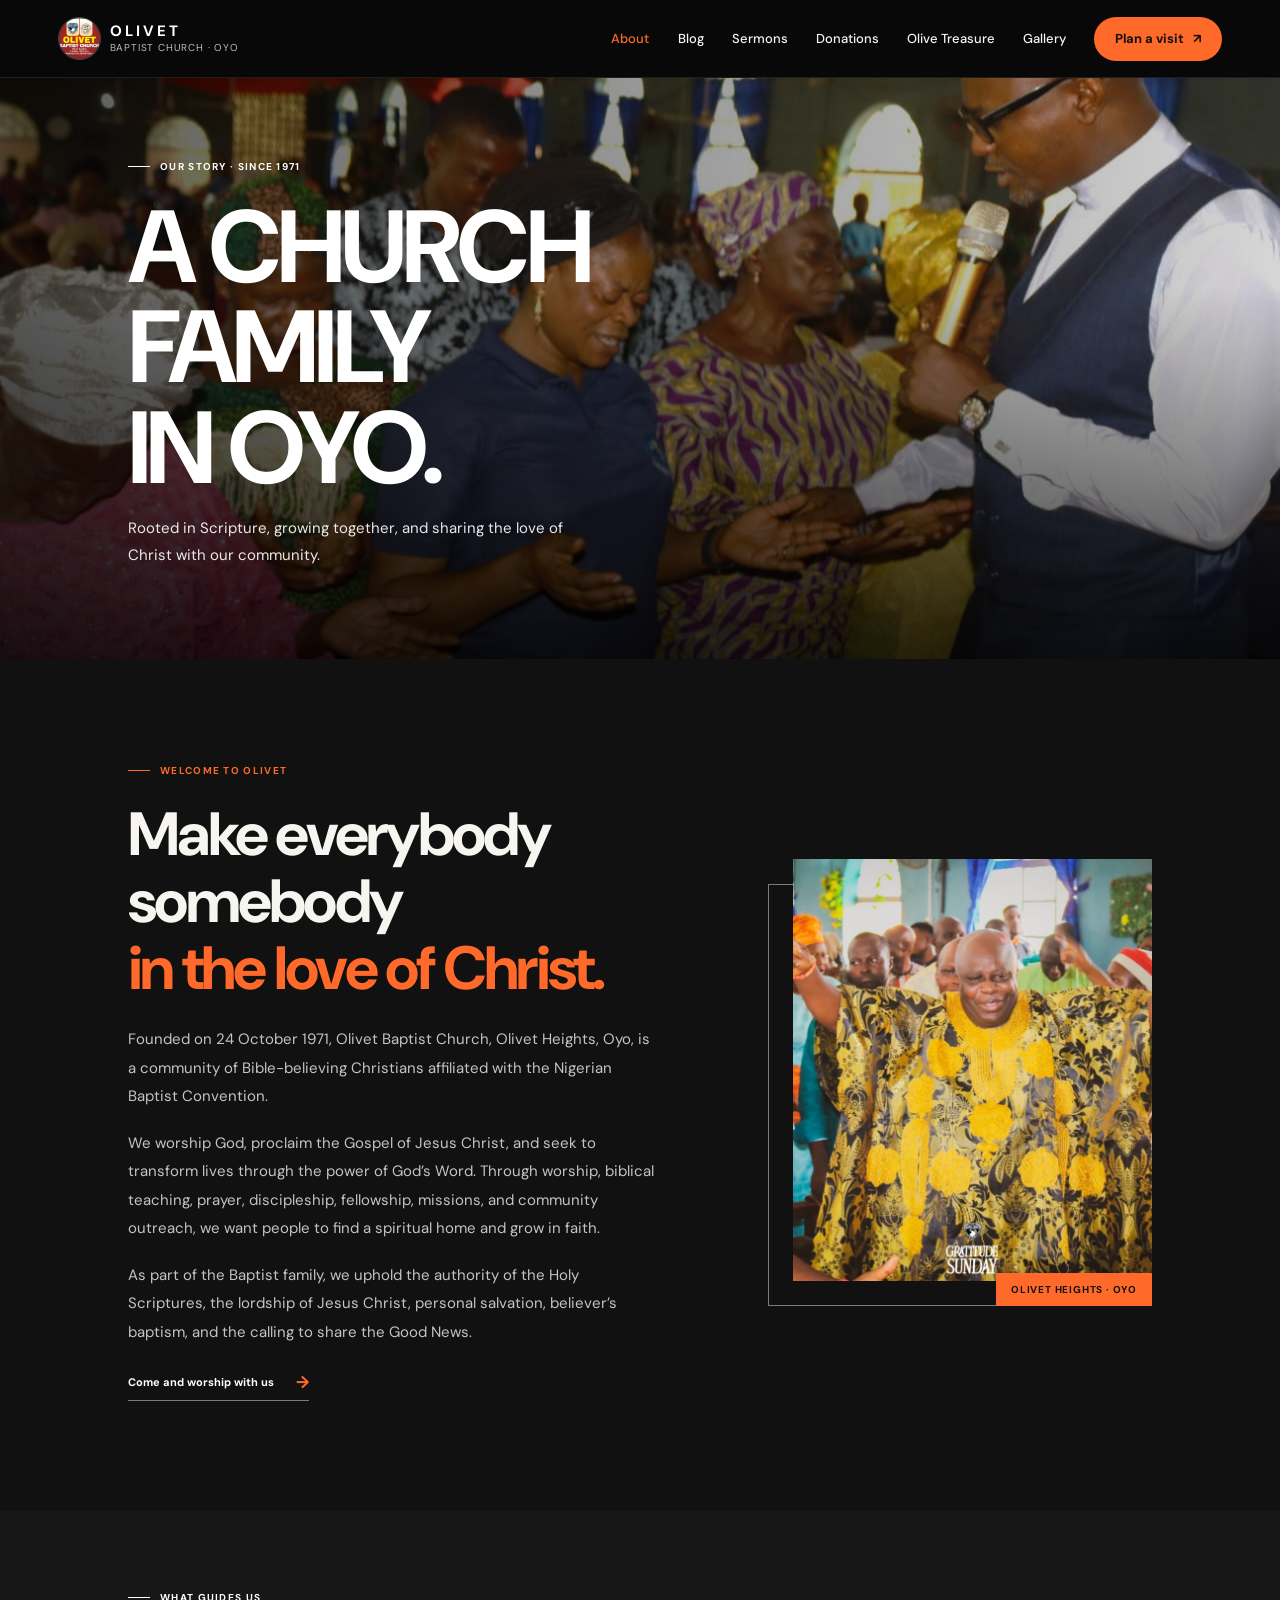
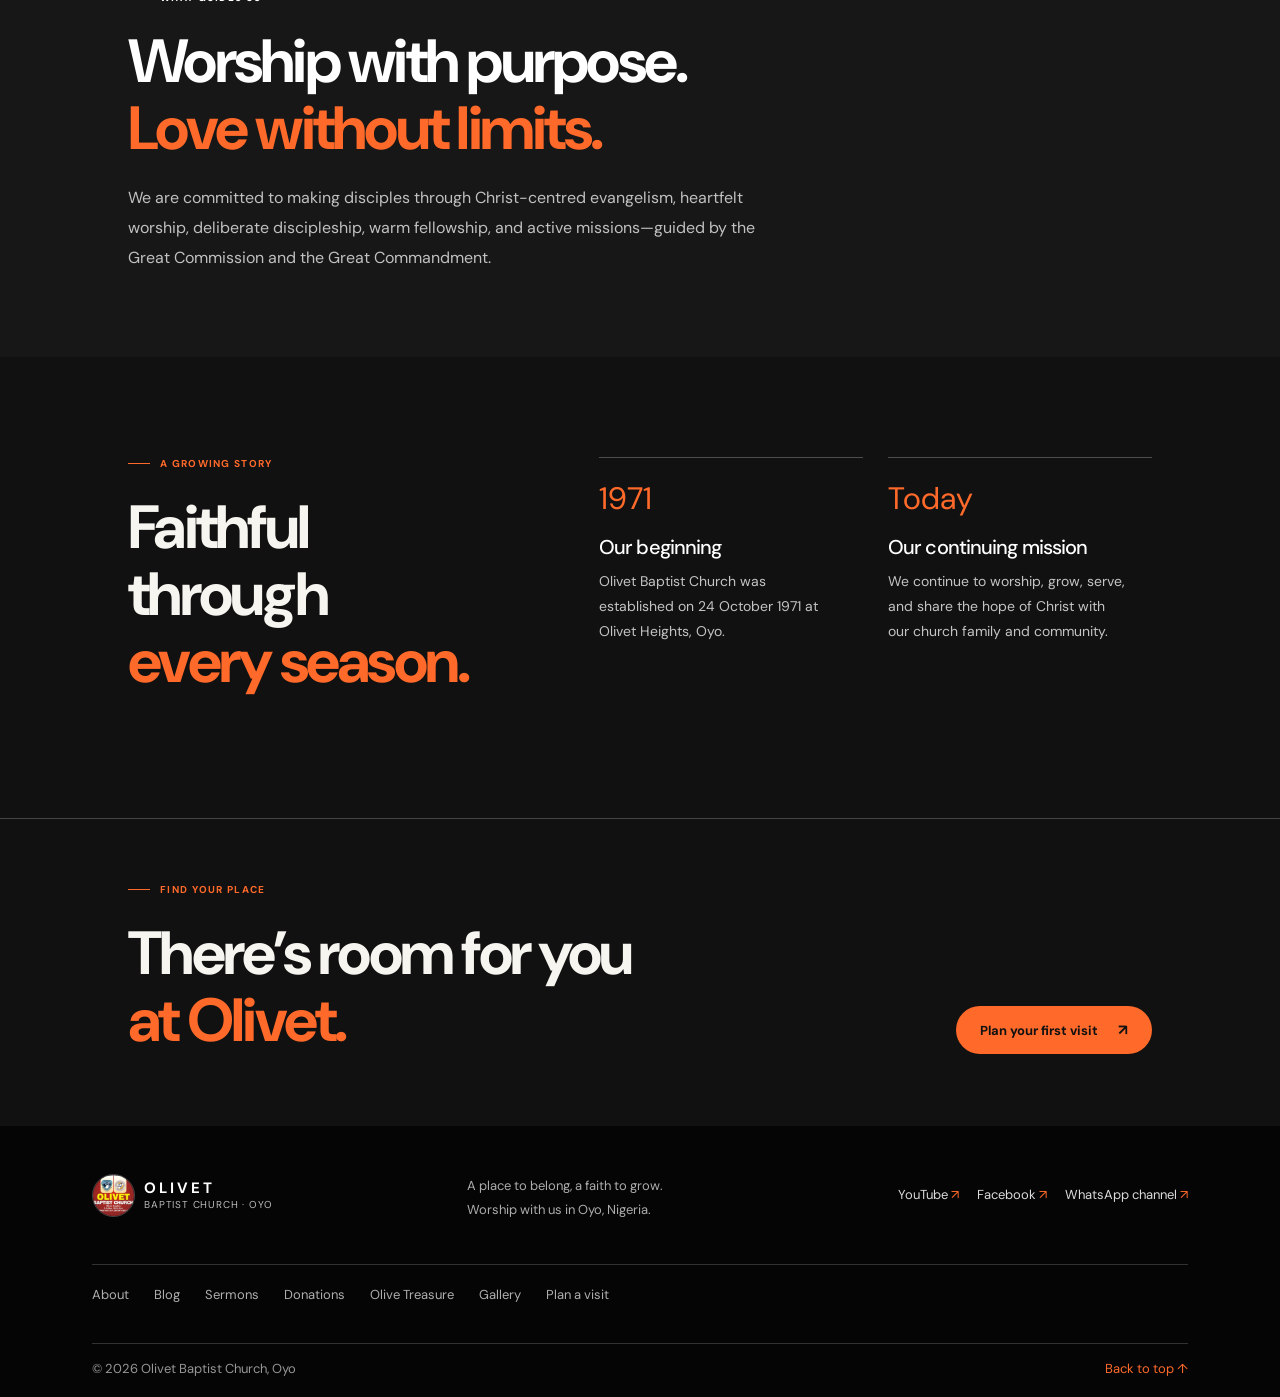
==== about.html @ 0e48373d "Build Olivet Baptist Church website Co-authored-by: Copilot <223556219+Copilot@users.noreply.github." ====
<!doctype html>
<html lang="en">
  <head>
    <meta charset="utf-8">
    <meta name="viewport" content="width=device-width, initial-scale=1">
    <meta name="theme-color" content="#090909">
    <meta name="description" content="Learn about Olivet Baptist Church, founded in Oyo in 1971 and affiliated with the Nigerian Baptist Convention.">
    <title>About Olivet | Olivet Baptist Church</title>
    <link rel="preconnect" href="https://fonts.googleapis.com">
    <link rel="preconnect" href="https://fonts.gstatic.com" crossorigin>
    <link href="https://fonts.googleapis.com/css2?family=DM+Sans:wght@400;500;600;700&family=Playfair+Display:wght@500;600;700&display=swap" rel="stylesheet">
    <link rel="stylesheet" href="styles.css">
    <script src="script.js" defer></script>
  </head>
  <body>
    <a class="skip-link" href="#main">Skip to content</a>
    <div class="topline"><p>Olivet Heights, Oyo, Nigeria</p><a href="https://www.youtube.com/@olivetbaptistchurchoyo" target="_blank" rel="noreferrer">Watch us on YouTube <span aria-hidden="true">↗</span></a></div>
    <header class="site-header">
      <a class="brand" href="index.html" aria-label="Olivet Baptist Church home"><img class="brand-logo" src="assets/cropped-Olivetlogo.jpeg" alt=""><span class="brand-name"><strong>OLIVET</strong><small>BAPTIST CHURCH · OYO</small></span></a>
      <button class="menu-toggle" type="button" aria-expanded="false" aria-controls="primary-navigation"><span class="menu-toggle-label">Menu</span><span class="menu-icon" aria-hidden="true"><i></i><i></i></span></button>
      <nav class="navigation" id="primary-navigation" aria-label="Main navigation"><a href="about.html" aria-current="page">About</a><a href="blog.html">Blog</a><a href="sermons.html">Sermons</a><a href="donations.html">Donations</a><a href="olive-treasure.html">Olive Treasure</a><a href="gallery.html">Gallery</a><a class="nav-visit" href="visit.html">Plan a visit <span aria-hidden="true">↗</span></a></nav>
    </header>
    <main id="main">
      <section class="page-hero page-hero-about">
        <div class="page-hero-content"><p class="eyebrow eyebrow-light"><span></span> Our story · Since 1971</p><h1>A church family<br>in <em>Oyo.</em></h1><p>Rooted in Scripture, growing together, and sharing the love of Christ with our community.</p></div>
      </section>
      <section class="story-section section-wrap">
        <div class="story-copy">
          <p class="eyebrow"><span></span> Welcome to Olivet</p>
          <h2>Make everybody somebody<br><em>in the love of Christ.</em></h2>
          <p>Founded on 24 October 1971, Olivet Baptist Church, Olivet Heights, Oyo, is a community of Bible-believing Christians affiliated with the Nigerian Baptist Convention.</p>
          <p>We worship God, proclaim the Gospel of Jesus Christ, and seek to transform lives through the power of God’s Word. Through worship, biblical teaching, prayer, discipleship, fellowship, missions, and community outreach, we want people to find a spiritual home and grow in faith.</p>
          <p>As part of the Baptist family, we uphold the authority of the Holy Scriptures, the lordship of Jesus Christ, personal salvation, believer’s baptism, and the calling to share the Good News.</p>
          <a class="underlined-link" href="visit.html">Come and worship with us <span aria-hidden="true">→</span></a>
        </div>
        <div class="story-photo"><img src="assets/IMG-20260530-WA0036.jpg" alt="Members of Olivet Baptist Church worshipping together" loading="lazy"><span class="story-photo-caption">Olivet Heights · Oyo</span></div>
      </section>
      <section class="belief-band">
        <div class="section-wrap belief-inner"><p class="eyebrow eyebrow-light"><span></span> What guides us</p><h2>Worship with purpose.<br><em>Love without limits.</em></h2><p>We are committed to making disciples through Christ-centred evangelism, heartfelt worship, deliberate discipleship, warm fellowship, and active missions—guided by the Great Commission and the Great Commandment.</p></div>
      </section>
      <section class="history-section section-wrap">
        <div><p class="eyebrow"><span></span> A growing story</p><h2>Faithful through<br><em>every season.</em></h2></div>
        <div class="history-details"><article><span class="history-year">1971</span><h3>Our beginning</h3><p>Olivet Baptist Church was established on 24 October 1971 at Olivet Heights, Oyo.</p></article><article><span class="history-year">Today</span><h3>Our continuing mission</h3><p>We continue to worship, grow, serve, and share the hope of Christ with our church family and community.</p></article></div>
      </section>
      <section class="section-wrap ministry-cta"><div><p class="eyebrow"><span></span> Find your place</p><h2>There’s room for you<br><em>at Olivet.</em></h2></div><a class="button button-dark" href="visit.html">Plan your first visit <span aria-hidden="true">↗</span></a></section>
    </main>
    <footer class="site-footer">
      <div class="footer-main"><a class="brand brand-footer" href="index.html" aria-label="Olivet Baptist Church home"><img class="brand-logo" src="assets/cropped-Olivetlogo.jpeg" alt=""><span class="brand-name"><strong>OLIVET</strong><small>BAPTIST CHURCH · OYO</small></span></a><p>A place to belong, a faith to grow.<br>Worship with us in Oyo, Nigeria.</p><div class="footer-socials" aria-label="Social media"><a href="https://www.youtube.com/@olivetbaptistchurchoyo" target="_blank" rel="noreferrer">YouTube <span aria-hidden="true">↗</span></a><a href="https://www.facebook.com/share/p/1FdBsMkZnK/" target="_blank" rel="noreferrer">Facebook <span aria-hidden="true">↗</span></a><a href="https://whatsapp.com/channel/0029Vb96XgZEquiRtHZphS29" target="_blank" rel="noreferrer">WhatsApp channel <span aria-hidden="true">↗</span></a></div><nav class="footer-pages" aria-label="Pages"><a href="about.html">About</a><a href="blog.html">Blog</a><a href="sermons.html">Sermons</a><a href="donations.html">Donations</a><a href="olive-treasure.html">Olive Treasure</a><a href="gallery.html">Gallery</a><a href="visit.html">Plan a visit</a></nav></div>
      <div class="footer-bottom"><span>© <span id="current-year">2026</span> Olivet Baptist Church, Oyo</span><a href="#">Back to top ↑</a></div>
    </footer>
  </body>
</html>
---- styles.css ----
:root {
  color-scheme: light;
  --paper: #f6f3eb;
  --paper-deep: #ebe5d8;
  --ink: #1c3028;
  --ink-soft: #41534b;
  --green: #214434;
  --green-deep: #182f25;
  --lime: #d7dd94;
  --clay: #b87555;
  --white: #fffefa;
  --serif: "Playfair Display", Georgia, serif;
  --sans: "DM Sans", Arial, sans-serif;
}

* { box-sizing: border-box; }

html { scroll-behavior: smooth; scroll-padding-top: 86px; }

body {
  margin: 0;
  background: var(--paper);
  color: var(--ink);
  font-family: var(--sans);
  -webkit-font-smoothing: antialiased;
}

a { color: inherit; text-decoration: none; }

button, a { -webkit-tap-highlight-color: transparent; }

img { display: block; max-width: 100%; }

.skip-link {
  position: absolute;
  z-index: 20;
  top: 8px;
  left: 8px;
  padding: 12px 16px;
  transform: translateY(-150%);
  background: var(--white);
  color: var(--ink);
}

.skip-link:focus { transform: translateY(0); }

.topline {
  display: flex;
  min-height: 34px;
  align-items: center;
  justify-content: space-between;
  padding: 0 7.2%;
  background: var(--green-deep);
  color: #e7e9dd;
  font-size: 10px;
  letter-spacing: .08em;
}

.topline p { margin: 0; }
.topline a { color: var(--lime); }
.topline a span { padding-left: 4px; }

.site-header {
  position: relative;
  z-index: 10;
  display: flex;
  height: 82px;
  align-items: center;
  justify-content: space-between;
  padding: 0 7.2%;
  background: var(--paper);
}

.brand { display: inline-flex; align-items: center; gap: 10px; }

.brand-mark { display: grid; width: 40px; height: 40px; place-items: center; color: var(--green); }
.brand-mark svg { width: 100%; }
.brand-logo { width: 44px; height: 44px; border-radius: 50%; object-fit: cover; }

.brand-name { display: flex; flex-direction: column; gap: 2px; }
.brand-name strong { font-size: 17px; letter-spacing: .15em; line-height: 1; }
.brand-name small { font-size: 8px; letter-spacing: .15em; }

.navigation { display: flex; height: 100%; align-items: center; gap: clamp(20px, 3vw, 46px); }
.navigation a { font-size: 12px; font-weight: 600; transition: color .2s ease; }
.navigation a:hover, .footer-socials a:hover { color: var(--clay); }
.navigation .nav-visit { padding: 13px 18px; border: 1px solid #c9c8b9; }
.nav-visit span { margin-left: 9px; color: var(--clay); }

.menu-toggle { display: none; }

.hero {
  position: relative;
  display: flex;
  min-height: min(660px, calc(100svh - 116px));
  align-items: center;
  overflow: hidden;
  background: var(--green-deep);
  color: var(--white);
}

.hero-image, .hero-shade { position: absolute; inset: 0; width: 100%; height: 100%; }
.hero-image { object-fit: cover; object-position: center 42%; }
.hero-shade { background: linear-gradient(90deg, rgba(17, 40, 29, .91) 0%, rgba(22, 43, 32, .78) 42%, rgba(17, 35, 27, .12) 100%), linear-gradient(0deg, rgba(15, 33, 25, .3), transparent 45%); }

.hero-content { position: relative; z-index: 1; width: min(660px, 70%); padding: 85px 0 105px 12.5%; }

.eyebrow {
  display: flex;
  align-items: center;
  gap: 10px;
  margin: 0 0 24px;
  color: var(--clay);
  font-size: 10px;
  font-weight: 700;
  letter-spacing: .16em;
  text-transform: uppercase;
}

.eyebrow > span { display: inline-block; width: 22px; height: 1px; background: currentColor; }
.eyebrow-light { color: var(--lime); }

h1, h2, h3, p { margin-top: 0; }

h1, h2 {
  font-family: var(--serif);
  font-weight: 500;
  letter-spacing: -.035em;
}

.hero h1 { margin-bottom: 22px; font-size: clamp(50px, 7vw, 92px); line-height: 1.02; }
h1 em, h2 em { color: var(--lime); font-weight: 500; }

.hero-copy { max-width: 400px; margin-bottom: 32px; color: rgba(255,255,255,.82); font-size: 15px; line-height: 1.8; }
.hero-actions, .visit-actions { display: flex; align-items: center; gap: 26px; }

.button {
  display: inline-flex;
  min-height: 49px;
  align-items: center;
  justify-content: center;
  gap: 24px;
  padding: 0 20px;
  font-size: 11px;
  font-weight: 700;
  transition: background .2s ease, color .2s ease, border-color .2s ease;
}

.button-light { background: var(--lime); color: var(--ink); }
.button-light:hover { background: var(--white); }
.button span { font-size: 15px; }

.text-link { font-size: 11px; font-weight: 600; }
.text-link span { margin-left: 9px; font-size: 12px; }
.text-link-light { color: var(--white); }
.text-link-light:hover { color: var(--lime); }

.hero-caption {
  position: absolute;
  right: 7.2%;
  bottom: 42px;
  display: flex;
  align-items: center;
  gap: 10px;
  color: rgba(255,255,255,.8);
  font-size: 9px;
  letter-spacing: .15em;
  text-transform: uppercase;
}

.caption-rule { width: 35px; height: 1px; background: var(--lime); }

.section-wrap { padding-right: 12.5%; padding-left: 12.5%; }

.welcome {
  display: grid;
  grid-template-columns: 1fr 1fr;
  gap: 8%;
  align-items: end;
  padding-top: 112px;
  padding-bottom: 110px;
}

.welcome h2, .gather-panel h2, .about h2, .ministries-heading h2, .visit-content h2, .contact-strip h2 {
  margin-bottom: 0;
  font-size: clamp(42px, 5vw, 65px);
  line-height: 1.1;
}

.welcome h2 em, .about h2 em, .ministries-heading h2 em, .contact-strip h2 em { color: var(--clay); }
.welcome-copy { max-width: 430px; padding-bottom: 5px; }
.welcome-copy p, .about-copy > p:not(.eyebrow) { margin-bottom: 23px; color: #58635a; font-size: 14px; line-height: 1.9; }
.underlined-link { display: inline-flex; align-items: center; gap: 22px; padding-bottom: 7px; border-bottom: 1px solid #989a81; font-size: 11px; font-weight: 700; }
.underlined-link span { color: var(--clay); font-size: 17px; transition: transform .2s ease; }
.underlined-link:hover span { transform: translateX(4px); }

.gather-section { display: grid; min-height: 620px; grid-template-columns: 1fr 1fr; background: var(--green); }
.gather-photo { position: relative; min-height: 620px; overflow: hidden; }
.gather-photo > img { width: 100%; height: 100%; position: absolute; inset: 0; object-fit: cover; object-position: center; }
.gather-photo::after { position: absolute; inset: 0; background: linear-gradient(0deg, rgba(16, 36, 27, .48), transparent 45%); content: ""; }
.photo-note { position: absolute; z-index: 1; bottom: 43px; left: 10%; display: flex; align-items: center; gap: 14px; color: white; font-family: var(--serif); font-size: 19px; line-height: 1.25; }
.note-icon { display: grid; width: 38px; height: 38px; place-items: center; border: 1px solid rgba(255,255,255,.6); border-radius: 50%; color: var(--lime); font-size: 19px; }

.gather-panel { align-self: center; max-width: 600px; padding: 78px 12.5%; color: var(--white); }
.gather-panel h2 { font-size: clamp(42px, 4.5vw, 60px); }
.gather-description { max-width: 380px; margin: 20px 0 25px; color: rgba(255,255,255,.72); font-size: 13px; line-height: 1.8; }
.schedule-list { margin-bottom: 27px; border-top: 1px solid rgba(255,255,255,.2); }
.schedule-row { display: flex; justify-content: space-between; gap: 15px; padding: 13px 0; border-bottom: 1px solid rgba(255,255,255,.2); color: rgba(255,255,255,.82); font-size: 11px; }
.schedule-row time { white-space: nowrap; color: var(--lime); font-weight: 700; }
.schedule-highlight { color: white; font-weight: 700; }
.button-outline { border: 1px solid rgba(255,255,255,.48); color: white; }
.button-outline:hover { border-color: var(--lime); background: var(--lime); color: var(--ink); }

.about { display: grid; grid-template-columns: 1fr .85fr; gap: 11%; align-items: center; padding-top: 125px; padding-bottom: 125px; }
.about-copy { max-width: 500px; }
.about-copy h2 { margin-bottom: 28px; font-size: clamp(38px, 4vw, 56px); }
.about-copy strong { color: var(--green); }
.about-image-wrap { position: relative; padding: 0 0 27px 27px; }
.about-image-wrap::before { position: absolute; z-index: 0; inset: 27px 27px 0 0; border: 1px solid #c7bca7; content: ""; }
.about-image-wrap img { position: relative; z-index: 1; width: 100%; aspect-ratio: 4 / 4.7; object-fit: cover; }
.since-badge { position: absolute; z-index: 2; right: -25px; bottom: 8px; display: flex; width: 118px; height: 118px; flex-direction: column; align-items: center; justify-content: center; border-radius: 50%; background: var(--clay); color: white; text-align: center; }
.since-badge strong { font-family: var(--serif); font-size: 33px; font-weight: 500; line-height: 1; }
.since-badge span { margin-top: 6px; font-size: 9px; line-height: 1.3; }

.ministries-section { background: var(--paper-deep); }
.ministries-inner { padding-top: 105px; padding-bottom: 100px; }
.ministries-heading { display: flex; align-items: end; justify-content: space-between; gap: 10%; margin-bottom: 45px; }
.ministries-heading h2 { font-size: clamp(42px, 4.8vw, 62px); }
.ministries-heading > p { max-width: 340px; margin-bottom: 5px; color: #58635a; font-size: 13px; line-height: 1.8; }
.ministry-grid { display: grid; grid-template-columns: repeat(4, 1fr); border-top: 1px solid #c8c0b1; border-bottom: 1px solid #c8c0b1; }
.ministry-card { position: relative; min-height: 230px; padding: 26px 23px 24px 0; }
.ministry-card + .ministry-card { padding-left: 23px; border-left: 1px solid #c8c0b1; }
.card-number { color: #878875; font-size: 9px; letter-spacing: .1em; }
.card-symbol { display: block; margin: 22px 0 13px; color: var(--clay); font-size: 22px; }
.ministry-card h3 { margin-bottom: 8px; font-family: var(--serif); font-size: 21px; font-weight: 500; }
.ministry-card p { max-width: 210px; margin-bottom: 0; color: #667068; font-size: 11px; line-height: 1.7; }
.ministry-footnote { margin: 18px 0 0; color: #70746a; font-size: 10px; }

.visit-section { display: grid; min-height: 520px; grid-template-columns: 1fr 1fr; background: var(--green-deep); color: white; }
.visit-content { align-self: center; max-width: 630px; padding: 83px 12.5% 83px 24%; }
.visit-content h2 { font-size: clamp(44px, 5vw, 65px); }
.visit-content > p:not(.eyebrow) { max-width: 400px; margin: 22px 0 28px; color: rgba(255,255,255,.76); font-size: 13px; line-height: 1.8; }
.visit-details { margin-bottom: 28px; padding: 19px 0; border-top: 1px solid rgba(255,255,255,.2); border-bottom: 1px solid rgba(255,255,255,.2); }
.visit-details > div { display: grid; grid-template-columns: 72px 1fr; gap: 15px; padding: 6px 0; font-size: 11px; }
.detail-label { color: var(--lime); }
.visit-details strong { font-weight: 500; }
.visit-map { position: relative; min-height: 520px; background: #dcdacb; }
.visit-map iframe { display: block; width: 100%; height: 100%; min-height: 520px; border: 0; filter: grayscale(.8) sepia(.13); }
.map-label { position: absolute; right: 24px; bottom: 24px; padding: 11px 15px; background: var(--paper); color: var(--ink); font-size: 10px; box-shadow: 0 5px 25px rgba(0,0,0,.12); }
.map-label span { margin-right: 7px; color: var(--clay); }

.contact-strip { display: grid; grid-template-columns: .8fr 1fr; gap: 12%; padding-top: 95px; padding-bottom: 100px; }
.contact-strip h2 { font-size: clamp(38px, 4.2vw, 56px); }
.contact-options { align-self: center; border-top: 1px solid #ccc6b7; }
.contact-options a { position: relative; display: grid; grid-template-columns: 80px 1fr 20px; align-items: center; gap: 12px; min-height: 58px; border-bottom: 1px solid #ccc6b7; }
.contact-label { color: #777a6e; font-size: 10px; }
.contact-options strong { overflow-wrap: anywhere; font-size: 11px; font-weight: 600; }
.contact-arrow { color: var(--clay); }

.site-footer { padding: 48px 7.2% 20px; background: var(--green-deep); color: white; }
.footer-main { display: grid; grid-template-columns: 1fr 1fr 1fr; align-items: start; gap: 30px; padding-bottom: 40px; }
.brand-footer { color: white; }
.brand-footer .brand-mark { color: var(--lime); }
.footer-main > p { color: rgba(255,255,255,.67); font-size: 11px; line-height: 1.8; }
.footer-socials { display: flex; justify-content: flex-end; gap: 18px; padding-top: 12px; }
.footer-socials a { color: rgba(255,255,255,.86); font-size: 10px; transition: color .2s ease; }
.footer-socials a span { color: var(--lime); }
.footer-pages { display: flex; grid-column: 1 / -1; flex-wrap: wrap; gap: 12px 25px; padding-top: 21px; border-top: 1px solid rgba(255,255,255,.2); }
.footer-pages a { color: rgba(255,255,255,.68); font-size: 10px; }
.footer-pages a:hover { color: var(--lime); }
.footer-bottom { display: flex; justify-content: space-between; padding-top: 16px; border-top: 1px solid rgba(255,255,255,.2); color: rgba(255,255,255,.58); font-size: 9px; }
.footer-bottom a { color: var(--lime); }

:focus-visible { outline: 2px solid var(--clay); outline-offset: 4px; }

/* Secondary pages */
.page-hero {
  position: relative;
  display: flex;
  min-height: 410px;
  align-items: center;
  overflow: hidden;
  background-color: var(--green-deep);
  background-position: center;
  background-size: cover;
  color: white;
}

.page-hero::before { position: absolute; inset: 0; background: linear-gradient(90deg, rgba(17,40,29,.9), rgba(17,40,29,.38)), linear-gradient(0deg, rgba(17,40,29,.35), transparent 55%); content: ""; }
.page-hero-about { background-image: url("assets/IMG-20260530-WA0030.jpg"); }
.page-hero-blog { background-image: url("assets/IMG-20260530-WA0041.jpg"); }
.page-hero-sermons { background-image: url("assets/IMG-20260530-WA0029.jpg"); }
.page-hero-giving { background-image: url("assets/IMG-20260530-WA0036.jpg"); }
.page-hero-treasure { background-image: url("assets/IMG-20260530-WA0042.jpg"); }
.page-hero-gallery { background-image: url("assets/IMG-20260530-WA0043.jpg"); }
.page-hero-visit { background-image: url("assets/IMG-20260530-WA0044-1.jpg"); }
.page-hero-content { position: relative; z-index: 1; width: min(760px, 85%); padding: 82px 0 90px 12.5%; }
.page-hero h1 { margin-bottom: 17px; font-size: clamp(54px, 7vw, 82px); line-height: 1.03; }
.page-hero-content > p:not(.eyebrow) { max-width: 470px; margin-bottom: 0; color: rgba(255,255,255,.83); font-size: 14px; line-height: 1.8; }
.page-hero-content .button { margin-top: 24px; }

.story-section { display: grid; grid-template-columns: 1.1fr .8fr; gap: 11%; align-items: center; padding-top: 105px; padding-bottom: 110px; }
.story-copy { max-width: 620px; }
.story-copy h2, .belief-inner h2, .history-section h2, .ministry-cta h2, .section-heading-row h2, .media-page-intro h2, .giving-intro h2, .treasure-intro h2, .visit-welcome h2, .other-gatherings h2, .visit-contact-inner h2 { margin-bottom: 23px; font-size: clamp(40px, 5vw, 61px); line-height: 1.1; }
.story-copy h2 em, .history-section h2 em, .ministry-cta h2 em, .section-heading-row h2 em, .media-page-intro h2 em, .giving-intro h2 em, .treasure-intro h2 em, .visit-welcome h2 em, .other-gatherings h2 em { color: var(--clay); }
.story-copy > p:not(.eyebrow) { margin-bottom: 18px; color: #58635a; font-size: 13px; line-height: 1.9; }
.story-copy .underlined-link { margin-top: 7px; }
.story-photo { position: relative; padding: 0 0 25px 25px; }
.story-photo::before { position: absolute; inset: 25px 25px 0 0; border: 1px solid #c7bca7; content: ""; }
.story-photo img { position: relative; width: 100%; aspect-ratio: 4 / 4.7; object-fit: cover; }
.story-photo-caption { position: absolute; right: 0; bottom: 0; padding: 10px 15px; background: var(--clay); color: white; font-size: 10px; letter-spacing: .08em; text-transform: uppercase; }

.belief-band, .visit-contact-band { background: var(--green-deep); color: white; }
.belief-inner { padding-top: 80px; padding-bottom: 83px; }
.belief-inner h2 { margin-bottom: 20px; }
.belief-inner h2 em, .visit-contact-inner h2 em { color: var(--lime); }
.belief-inner > p:not(.eyebrow) { max-width: 650px; margin-bottom: 0; color: rgba(255,255,255,.73); font-size: 13px; line-height: 1.9; }
.belief-inner .button { margin-top: 25px; }

.history-section { display: grid; grid-template-columns: .8fr 1.2fr; gap: 10%; padding-top: 100px; padding-bottom: 100px; }
.history-details { display: grid; grid-template-columns: 1fr 1fr; gap: 25px; }
.history-details article { padding-top: 20px; border-top: 1px solid #c8c0b1; }
.history-year { color: var(--clay); font-family: var(--serif); font-size: 31px; }
.history-details h3 { margin: 15px 0 9px; font-family: var(--serif); font-size: 20px; font-weight: 500; }
.history-details p { max-width: 240px; margin-bottom: 0; color: #667068; font-size: 11px; line-height: 1.8; }
.ministry-cta { display: flex; align-items: end; justify-content: space-between; gap: 30px; padding-top: 64px; padding-bottom: 72px; border-top: 1px solid #d5cebf; }
.ministry-cta h2 { margin-bottom: 0; }
.button-dark { background: var(--green); color: white; }
.button-dark:hover { background: var(--green-deep); }

.stories-list, .gallery-section, .video-section, .giving-resources { padding-top: 93px; padding-bottom: 98px; }
.section-heading-row { display: flex; align-items: end; justify-content: space-between; gap: 8%; margin-bottom: 38px; }
.section-heading-row h2 { margin-bottom: 0; }
.section-heading-row > p { max-width: 345px; margin-bottom: 4px; color: #667068; font-size: 12px; line-height: 1.8; }
.story-cards { display: grid; grid-template-columns: repeat(2, minmax(0, 1fr)); gap: 28px; }
.story-card { background: var(--white); }
.story-card-image { position: relative; display: block; overflow: hidden; }
.story-card-image img { width: 100%; aspect-ratio: 1.58 / 1; object-fit: cover; transition: transform .4s ease; }
.story-card-image:hover img { transform: scale(1.03); }
.story-card-image > span { position: absolute; bottom: 14px; left: 16px; padding: 8px 11px; background: var(--lime); color: var(--ink); font-size: 9px; font-weight: 700; letter-spacing: .1em; text-transform: uppercase; }
.story-card-copy { padding: 22px 24px 25px; }
.story-date { margin-bottom: 9px; color: #888879; font-size: 9px; letter-spacing: .08em; text-transform: uppercase; }
.story-card h3 { max-width: 450px; margin-bottom: 10px; font-family: var(--serif); font-size: 24px; font-weight: 500; line-height: 1.2; }
.story-card h3 a:hover { color: var(--clay); }
.story-card-copy > p:not(.story-date) { max-width: 440px; margin-bottom: 16px; color: #657067; font-size: 11px; line-height: 1.8; }

.media-page-intro { max-width: 920px; padding-top: 95px; padding-bottom: 70px; }
.media-page-intro h2 { margin-bottom: 17px; }
.media-page-intro > p:not(.eyebrow) { max-width: 550px; margin-bottom: 20px; color: #657067; font-size: 13px; line-height: 1.8; }
.media-page-intro .underlined-link { margin-top: 5px; }

.giving-intro, .treasure-intro { display: grid; grid-template-columns: 1fr 1fr; gap: 10%; align-items: end; padding-top: 92px; padding-bottom: 65px; }
.giving-intro h2, .treasure-intro h2 { margin-bottom: 0; }
.giving-intro > div:last-child > p, .treasure-intro > div:last-child > p { color: #657067; font-size: 13px; line-height: 1.85; }
.giving-intro .contact-actions { display: flex; align-items: center; flex-wrap: wrap; gap: 20px; margin-top: 23px; }
.giving-grid { display: grid; grid-template-columns: repeat(2, minmax(0, 1fr)); gap: 20px; align-items: start; }
.giving-card { margin: 0; padding: 12px; background: var(--white); }
.giving-card img { width: 100%; height: auto; }
.giving-card figcaption { padding: 12px 4px 3px; color: var(--ink); font-family: var(--serif); font-size: 17px; }
.giving-note { margin: 18px 0 0; color: #70746a; font-size: 10px; }

.treasure-intro { padding-bottom: 50px; }
.treasure-intro .button { margin-top: 10px; }
.treasure-viewer { padding-bottom: 90px; }
.treasure-viewer iframe { width: 100%; height: min(77vw, 860px); min-height: 520px; border: 1px solid #d8d1c3; background: white; }
.viewer-fallback { margin: 11px 0 0; color: #667068; font-size: 11px; }
.viewer-fallback a { text-decoration: underline; }

.gallery-section { padding-bottom: 65px; }
.gallery-grid { display: grid; grid-template-columns: repeat(4, minmax(0, 1fr)); gap: 12px; }
.gallery-grid a { display: block; overflow: hidden; background: var(--paper-deep); }
.gallery-grid img { width: 100%; height: 100%; min-height: 175px; aspect-ratio: 1.08 / 1; object-fit: cover; transition: transform .35s ease; }
.gallery-grid a:hover img { transform: scale(1.05); }
.video-section { padding-top: 50px; }
.video-grid { display: grid; grid-template-columns: repeat(3, minmax(0, 1fr)); gap: 22px; }
.video-grid figure { margin: 0; }
.video-grid video { display: block; width: 100%; aspect-ratio: 16 / 10; background: #192f25; object-fit: cover; }
.video-grid figcaption { padding-top: 10px; color: #657067; font-size: 10px; }

.visit-welcome { display: grid; grid-template-columns: 1fr 1fr; gap: 10%; align-items: start; padding-top: 94px; padding-bottom: 95px; }
.visit-welcome h2 { margin-bottom: 18px; }
.visit-welcome > div:first-child > p:not(.eyebrow) { max-width: 460px; margin-bottom: 24px; color: #657067; font-size: 13px; line-height: 1.9; }
.visit-schedule { padding: 32px; background: var(--green); color: white; }
.visit-schedule .eyebrow { color: var(--lime); }
.visit-schedule h3 { margin-bottom: 22px; font-family: var(--serif); font-size: 30px; font-weight: 500; }
.schedule-list-light { margin-bottom: 0; border-color: rgba(255,255,255,.24); }
.schedule-list-light .schedule-row { padding: 14px 0; font-size: 10px; }
.schedule-list-light .schedule-row time { color: var(--lime); }
.other-gatherings { display: grid; grid-template-columns: 1fr 1fr; gap: 10%; padding-top: 75px; padding-bottom: 90px; background: var(--paper-deep); }
.other-gatherings h2 { margin-bottom: 18px; }
.other-gatherings > div:first-child > p:not(.eyebrow) { max-width: 410px; color: #657067; font-size: 12px; line-height: 1.8; }
.meeting-list { align-self: center; border-top: 1px solid #c7c0b2; }
.meeting-list > div { display: flex; justify-content: space-between; gap: 14px; padding: 16px 0; border-bottom: 1px solid #c7c0b2; font-size: 11px; }
.meeting-list time { white-space: nowrap; color: #8e6a51; font-weight: 700; }
.visit-contact-inner { display: grid; grid-template-columns: 1fr 1fr; gap: 10%; padding-top: 75px; padding-bottom: 75px; }
.visit-contact-inner h2 { margin-bottom: 18px; }
.visit-contact-inner > div:first-child > p:not(.eyebrow) { max-width: 430px; margin-bottom: 0; color: rgba(255,255,255,.74); font-size: 12px; line-height: 1.8; }
.visit-contact-details { align-self: center; border-top: 1px solid rgba(255,255,255,.22); }
.visit-contact-details a { display: grid; grid-template-columns: 68px 1fr; gap: 12px; padding: 14px 0; border-bottom: 1px solid rgba(255,255,255,.22); font-size: 11px; }
.visit-contact-details a span { color: var(--lime); }
.visit-contact-details a strong { font-weight: 500; overflow-wrap: anywhere; }
.visit-map-page { padding-top: 45px; padding-bottom: 80px; }
.visit-map-page iframe { display: block; width: 100%; height: 430px; border: 0; filter: grayscale(.8) sepia(.13); }

.article-heading { max-width: 1040px; padding-top: 68px; padding-bottom: 40px; }
.back-link { display: inline-block; margin-bottom: 35px; color: var(--green); font-size: 11px; font-weight: 700; }
.article-heading .eyebrow { margin-bottom: 15px; }
.article-heading h1 { max-width: 850px; margin-bottom: 17px; font-size: clamp(43px, 6vw, 72px); line-height: 1.07; }
.article-heading h1 em { color: var(--clay); }
.article-deck { max-width: 650px; margin-bottom: 0; color: #657067; font-size: 14px; line-height: 1.8; }
.article-hero-image { max-height: 580px; overflow: hidden; background: var(--paper-deep); }
.article-hero-image img { width: 100%; max-height: 580px; object-fit: cover; object-position: center 40%; }
.article-body { max-width: 720px; margin: 0 auto; padding: 65px 28px 95px; }
.article-body h2 { margin: 28px 0 13px; font-family: var(--serif); font-size: 29px; font-weight: 500; }
.article-body h2:first-child { margin-top: 0; }
.article-body p { margin-bottom: 18px; color: #536158; font-size: 13px; line-height: 1.95; }
.article-body .button { margin-top: 8px; }

@media (max-width: 900px) {
  .topline, .site-header { padding-right: 5%; padding-left: 5%; }
  .menu-toggle { display: flex; align-items: center; gap: 10px; padding: 10px 0 10px 10px; border: 0; background: transparent; color: var(--ink); font: inherit; font-size: 11px; }
  .menu-icon { display: flex; width: 20px; flex-direction: column; gap: 5px; }
  .menu-icon i { display: block; height: 1px; background: currentColor; transition: transform .2s ease; }
  .menu-toggle[aria-expanded="true"] .menu-icon i:first-child { transform: translateY(3px) rotate(45deg); }
  .menu-toggle[aria-expanded="true"] .menu-icon i:last-child { transform: translateY(-3px) rotate(-45deg); }
  .navigation { position: absolute; top: 82px; right: 0; left: 0; display: none; height: auto; align-items: stretch; gap: 0; padding: 8px 5% 18px; border-top: 1px solid #e4dfd3; background: var(--paper); box-shadow: 0 12px 18px rgba(28,48,40,.08); }
  .navigation.is-open { display: flex; flex-direction: column; }
  .navigation a { padding: 13px 0; border-bottom: 1px solid #e4dfd3; font-size: 13px; }
  .navigation .nav-visit { margin-top: 12px; padding: 13px; border: 1px solid #c9c8b9; text-align: center; }
  .section-wrap { padding-right: 8%; padding-left: 8%; }
  .hero-content { padding-left: 9%; }
  .gather-panel { padding-right: 9%; padding-left: 9%; }
  .visit-content { padding-right: 9%; padding-left: 15%; }
  .about { gap: 7%; }
  .gallery-grid { grid-template-columns: repeat(3, minmax(0, 1fr)); }
  .video-grid { grid-template-columns: repeat(2, minmax(0, 1fr)); }
  .footer-main { grid-template-columns: 1fr 1fr; }
  .footer-socials { grid-column: 1 / -1; justify-content: flex-start; padding-top: 0; }
}

@media (max-width: 680px) {
  html { scroll-padding-top: 70px; }
  .topline { min-height: 32px; padding: 0 5%; font-size: 9px; }
  .site-header { height: 70px; padding: 0 5%; }
  .brand-mark { width: 34px; height: 34px; }
  .brand-name strong { font-size: 15px; }
  .brand-name small { font-size: 7px; }
  .menu-toggle { display: flex; align-items: center; gap: 10px; padding: 10px 0 10px 10px; border: 0; background: transparent; color: var(--ink); font: inherit; font-size: 11px; }
  .menu-icon { display: flex; width: 20px; flex-direction: column; gap: 5px; }
  .menu-icon i { display: block; height: 1px; background: currentColor; transition: transform .2s ease; }
  .menu-toggle[aria-expanded="true"] .menu-icon i:first-child { transform: translateY(3px) rotate(45deg); }
  .menu-toggle[aria-expanded="true"] .menu-icon i:last-child { transform: translateY(-3px) rotate(-45deg); }
  .navigation { position: absolute; top: 70px; right: 0; left: 0; display: none; height: auto; align-items: stretch; gap: 0; padding: 8px 5% 18px; border-top: 1px solid #e4dfd3; background: var(--paper); box-shadow: 0 12px 18px rgba(28,48,40,.08); }
  .navigation.is-open { display: flex; flex-direction: column; }
  .navigation a { padding: 13px 0; border-bottom: 1px solid #e4dfd3; font-size: 13px; }
  .navigation .nav-visit { margin-top: 12px; padding: 13px; border: 1px solid #c9c8b9; text-align: center; }
  .brand-logo { width: 38px; height: 38px; }
  .hero { min-height: 670px; min-height: min(720px, calc(100svh - 102px)); align-items: end; }
  .hero-image { object-position: 58% center; }
  .hero-shade { background: linear-gradient(0deg, rgba(17, 40, 29, .93) 0%, rgba(22, 43, 32, .76) 47%, rgba(17, 35, 27, .1) 100%); }
  .hero-content { width: 100%; padding: 70px 7% 84px; }
  .eyebrow { margin-bottom: 18px; font-size: 9px; }
  .hero h1 { font-size: clamp(48px, 13vw, 72px); }
  .hero-copy { max-width: 360px; font-size: 13px; }
  .hero-actions { flex-wrap: wrap; gap: 19px; }
  .hero-caption { right: 7%; bottom: 27px; font-size: 8px; }
  .section-wrap { padding-right: 7%; padding-left: 7%; }
  .welcome { grid-template-columns: 1fr; gap: 25px; padding-top: 76px; padding-bottom: 78px; }
  .welcome h2, .gather-panel h2, .about h2, .ministries-heading h2, .visit-content h2, .contact-strip h2 { font-size: 46px; }
  .welcome-copy p, .about-copy > p:not(.eyebrow) { font-size: 13px; }
  .gather-section { grid-template-columns: 1fr; }
  .gather-photo { min-height: 360px; }
  .gather-panel { padding: 70px 7% 75px; }
  .gather-panel h2 { font-size: 48px; }
  .about { grid-template-columns: 1fr; gap: 43px; padding-top: 80px; padding-bottom: 85px; }
  .about-image-wrap { width: min(86%, 390px); justify-self: center; }
  .since-badge { right: -35px; }
  .ministries-inner { padding-top: 76px; padding-bottom: 73px; }
  .ministries-heading { display: block; margin-bottom: 28px; }
  .ministries-heading > p { max-width: 400px; margin-top: 20px; font-size: 12px; }
  .ministry-grid { grid-template-columns: 1fr 1fr; }
  .ministry-card { min-height: 205px; padding: 22px 14px 20px 0; }
  .ministry-card + .ministry-card { padding-left: 14px; }
  .ministry-card:nth-child(3) { padding-left: 0; border-top: 1px solid #c8c0b1; border-left: 0; }
  .ministry-card:nth-child(4) { border-top: 1px solid #c8c0b1; }
  .card-symbol { margin: 17px 0 10px; }
  .ministry-card h3 { font-size: 19px; }
  .ministry-card p { font-size: 10px; }
  .visit-section { grid-template-columns: 1fr; }
  .visit-content { padding: 72px 7% 68px; }
  .visit-content > p:not(.eyebrow) { font-size: 12px; }
  .visit-map, .visit-map iframe { min-height: 330px; }
  .contact-strip { grid-template-columns: 1fr; gap: 30px; padding-top: 72px; padding-bottom: 75px; }
  .contact-options a { grid-template-columns: 62px 1fr 16px; min-height: 58px; gap: 8px; }
  .contact-options strong { font-size: 10px; }
  .footer-main { grid-template-columns: 1fr; gap: 18px; }
  .footer-main > p { margin-bottom: 0; }
  .footer-socials { grid-column: auto; flex-wrap: wrap; gap: 18px; }
  .footer-pages { grid-column: auto; gap: 13px 20px; }
  .site-footer { padding: 40px 7% 18px; }
  .page-hero { min-height: 360px; }
  .page-hero-content { width: 100%; padding: 70px 7%; }
  .page-hero h1 { font-size: clamp(48px, 12vw, 66px); }
  .page-hero-content > p:not(.eyebrow) { font-size: 12px; }
  .story-section, .history-section, .visit-welcome, .other-gatherings, .visit-contact-inner { grid-template-columns: 1fr; gap: 35px; }
  .story-section { padding-top: 72px; padding-bottom: 78px; }
  .story-photo { width: min(88%, 410px); justify-self: center; }
  .belief-inner { padding-top: 65px; padding-bottom: 68px; }
  .story-copy h2, .belief-inner h2, .history-section h2, .ministry-cta h2, .section-heading-row h2, .media-page-intro h2, .giving-intro h2, .treasure-intro h2, .visit-welcome h2, .other-gatherings h2, .visit-contact-inner h2 { font-size: 43px; }
  .history-section { gap: 25px; padding-top: 72px; padding-bottom: 72px; }
  .ministry-cta { align-items: start; flex-direction: column; padding-top: 55px; padding-bottom: 60px; }
  .stories-list, .gallery-section, .video-section, .giving-resources { padding-top: 68px; padding-bottom: 72px; }
  .section-heading-row { display: block; margin-bottom: 25px; }
  .section-heading-row > p { margin-top: 15px; }
  .story-cards { grid-template-columns: 1fr; gap: 20px; }
  .media-page-intro { padding-top: 70px; padding-bottom: 48px; }
  .giving-intro, .treasure-intro { grid-template-columns: 1fr; gap: 22px; padding-top: 68px; padding-bottom: 40px; }
  .giving-grid { grid-template-columns: 1fr; gap: 16px; }
  .treasure-viewer { padding-bottom: 65px; }
  .treasure-viewer iframe { height: 70vh; min-height: 420px; }
  .gallery-grid { grid-template-columns: repeat(2, minmax(0, 1fr)); gap: 8px; }
  .gallery-grid img { min-height: 130px; }
  .video-section { padding-top: 30px; }
  .video-grid { grid-template-columns: 1fr; gap: 18px; }
  .visit-welcome, .other-gatherings { padding-top: 68px; padding-bottom: 70px; }
  .visit-schedule { padding: 25px 20px; }
  .visit-contact-inner { padding-top: 65px; padding-bottom: 65px; }
  .visit-map-page { padding-top: 25px; padding-bottom: 60px; }
  .visit-map-page iframe { height: 340px; }
  .article-heading { padding-top: 50px; padding-bottom: 28px; }
  .article-heading h1 { font-size: clamp(40px, 10vw, 58px); }
  .article-deck { font-size: 12px; }
  .article-body { padding: 45px 7% 70px; }
}

@media (prefers-reduced-motion: reduce) {
  *, *::before, *::after { scroll-behavior: auto !important; transition-duration: .01ms !important; }
}

/* A bold, cinematic visual direction inspired by the reference, using Olivet's own identity and media. */
:root {
  color-scheme: dark;
  --paper: #111111;
  --paper-deep: #1b1b1b;
  --ink: #f7f5f0;
  --ink-soft: #d3d0ca;
  --green: #222222;
  --green-deep: #090909;
  --lime: #ff6a2a;
  --clay: #ff6a2a;
  --white: #ffffff;
  --serif: "DM Sans", Arial, sans-serif;
}

html { scroll-padding-top: 78px; }
body { background: var(--paper); color: var(--ink); font-family: var(--sans); }

.topline { display: none; }
.site-header { position: sticky; top: 0; height: 78px; padding: 0 4.5%; background: #080808; color: white; }
.brand { gap: 9px; }
.brand-logo { width: 43px; height: 43px; border: 1px solid rgba(255,255,255,.25); }
.brand-name strong { font-size: 15px; letter-spacing: .2em; }
.brand-name small { color: #bcbcbc; font-size: 7px; letter-spacing: .16em; }
.navigation { gap: clamp(17px, 2.2vw, 34px); }
.navigation a { color: #f5f5f5; font-size: 12px; font-weight: 500; }
.navigation a:hover, .navigation a[aria-current="page"] { color: var(--lime); }
.navigation .nav-visit { padding: 12px 21px; border: 0; border-radius: 999px; background: var(--lime); color: #111; font-weight: 700; }
.navigation .nav-visit:hover { background: white; color: #111; }
.nav-visit span { color: inherit; }
.menu-toggle { color: white; }

h1, h2, h3 { font-family: var(--sans); letter-spacing: -.045em; font-weight: 700; }
h1 em, h2 em { color: var(--lime); font-style: normal; font-weight: 700; }
.eyebrow { color: var(--lime); letter-spacing: .13em; }
.eyebrow-light { color: white; }

.hero { min-height: min(690px, calc(100svh - 78px)); justify-content: center; text-align: center; }
.hero-image { object-position: center 38%; }
.hero-shade { background: linear-gradient(180deg, rgba(0,0,0,.2) 0%, rgba(0,0,0,.18) 30%, rgba(0,0,0,.82) 100%), linear-gradient(90deg, rgba(0,0,0,.18), rgba(0,0,0,.08), rgba(0,0,0,.18)); }
.hero-content { width: min(1400px, 100%); padding: 90px 7% 140px; }
.hero-content .eyebrow { justify-content: center; }
.hero h1 { max-width: 1300px; margin: 0 auto 24px; font-size: clamp(58px, 6.4vw, 94px); line-height: .96; letter-spacing: -.065em; text-transform: uppercase; }
.hero h1 em { color: white; }
.hero-copy { max-width: 560px; margin: 0 auto 28px; color: rgba(255,255,255,.9); font-size: clamp(14px, 1.4vw, 18px); line-height: 1.65; }
.hero-actions { justify-content: center; gap: 12px; }
.button { min-height: 51px; padding: 0 25px; border-radius: 999px; font-size: 12px; }
.button-light { background: white; color: #111; }
.button-light:hover { background: var(--lime); }
.hero-caption { right: 50%; bottom: 24px; transform: translateX(50%); color: white; }
.caption-rule { background: var(--lime); }

.section-wrap { padding-right: 10%; padding-left: 10%; }
.welcome { display: block; padding-top: 86px; padding-bottom: 90px; text-align: center; }
.welcome-intro .eyebrow { justify-content: center; }
.welcome h2 { font-size: clamp(38px, 5vw, 66px); }
.welcome h2 em, .about h2 em, .ministries-heading h2 em, .contact-strip h2 em { color: var(--lime); }
.welcome-copy { max-width: 650px; margin: 19px auto 0; }
.welcome-copy p, .about-copy > p:not(.eyebrow) { color: #c7c7c7; font-size: 14px; }
.underlined-link { border-color: rgba(255,255,255,.45); color: white; }
.underlined-link span { color: var(--lime); }

.gather-section { min-height: 570px; grid-template-columns: 1.05fr .95fr; background: #171717; }
.gather-photo { min-height: 570px; }
.gather-photo::after { background: linear-gradient(0deg, rgba(0,0,0,.64), transparent 60%); }
.gather-panel { padding: 70px 10%; }
.gather-panel h2 { font-size: clamp(40px, 5vw, 70px); }
.gather-description, .visit-content > p:not(.eyebrow) { color: #c7c7c7; }
.schedule-list, .schedule-row { border-color: rgba(255,255,255,.18); }
.schedule-row, .schedule-row time { color: #ededed; }
.schedule-row time { font-weight: 700; }
.button-outline { border-color: rgba(255,255,255,.5); border-radius: 999px; }
.button-outline:hover { background: var(--lime); border-color: var(--lime); }

.about { padding-top: 110px; padding-bottom: 110px; }
.about-copy strong { color: white; }
.about-image-wrap::before { border-color: rgba(255,255,255,.45); }
.since-badge { background: var(--lime); color: #111; }

.ministries-section { background: #f3f1ec; color: #111; }
.ministries-inner { padding-top: 95px; padding-bottom: 90px; }
.ministries-heading > p { color: #555; }
.ministries-heading h2 em { color: #e54b1b; }
.ministry-grid { grid-template-columns: repeat(4, minmax(0, 1fr)); gap: 14px; border: 0; }
.ministry-card, .ministry-card + .ministry-card { min-height: 285px; padding: 22px; border: 0; background: #fff; }
.card-number { color: #777; }
.card-symbol { color: #e54b1b; }
.ministry-card h3 { font-size: 23px; }
.ministry-card p { color: #595959; font-size: 12px; }
.ministry-footnote { color: #555; }

.visit-section { background: #101010; }
.visit-content { padding-right: 10%; }
.visit-map, .visit-map iframe { filter: grayscale(1); }
.visit-details { border-color: rgba(255,255,255,.25); }
.detail-label { color: var(--lime); }
.map-label { border-radius: 999px; }
.contact-strip { padding-top: 90px; padding-bottom: 95px; }
.contact-options { border-color: rgba(255,255,255,.24); }
.contact-options a { border-color: rgba(255,255,255,.24); }
.contact-label { color: #b7b7b7; }
.contact-arrow { color: var(--lime); }
.site-footer { background: #050505; }
.brand-footer .brand-name small { color: #bcbcbc; }
.footer-bottom, .footer-pages { border-color: rgba(255,255,255,.18); }
.footer-pages a:hover, .footer-bottom a { color: var(--lime); }

.page-hero { min-height: 450px; }
.page-hero::before { background: linear-gradient(90deg, rgba(0,0,0,.65), rgba(0,0,0,.16)), linear-gradient(0deg, rgba(0,0,0,.72), transparent 64%); }
.page-hero-content { padding-left: 10%; }
.page-hero h1 { max-width: 950px; font-size: clamp(58px, 8vw, 104px); line-height: .98; text-transform: uppercase; }
.page-hero h1 em { color: white; }
.page-hero-content .eyebrow { color: white; }
.page-hero-content > p:not(.eyebrow) { color: rgba(255,255,255,.9); }
.page-hero-content .button { margin-top: 26px; }

.story-section, .history-section, .stories-list, .gallery-section, .video-section, .media-page-intro,
.giving-intro, .giving-resources, .treasure-intro, .treasure-viewer, .visit-welcome, .other-gatherings {
  color: var(--ink);
}
.story-copy > p:not(.eyebrow), .history-details p, .section-heading-row > p, .story-card-copy > p:not(.story-date),
.media-page-intro > p:not(.eyebrow), .giving-intro > div:last-child > p, .treasure-intro > div:last-child > p,
.visit-welcome > div:first-child > p:not(.eyebrow), .other-gatherings > div:first-child > p:not(.eyebrow) {
  color: #c4c4c4;
}
.story-copy h2 em, .history-section h2 em, .ministry-cta h2 em, .section-heading-row h2 em,
.media-page-intro h2 em, .giving-intro h2 em, .treasure-intro h2 em, .visit-welcome h2 em,
.other-gatherings h2 em { color: var(--lime); }
.story-photo::before { border-color: rgba(255,255,255,.45); }
.story-photo-caption { background: var(--lime); color: #111; font-weight: 700; }
.belief-band, .visit-contact-band { background: #171717; }
.belief-inner h2 em, .visit-contact-inner h2 em { color: var(--lime); }
.history-details article { border-color: rgba(255,255,255,.25); }
.history-details h3 { color: white; }
.history-year { color: var(--lime); }
.ministry-cta { border-color: rgba(255,255,255,.22); }
.button-dark { background: var(--lime); color: #111; }
.button-dark:hover { background: white; color: #111; }
.story-card { overflow: hidden; border-radius: 14px; background: #1d1d1d; }
.story-card-image img { aspect-ratio: 1.72 / 1; }
.story-card-image > span { border-radius: 999px; background: var(--lime); }
.story-card h3 a { color: white; }
.story-date { color: #bdbdbd; }
.giving-card { border-radius: 12px; background: #1e1e1e; }
.giving-card figcaption { color: white; }
.giving-note, .viewer-fallback { color: #c7c7c7; }
.treasure-viewer iframe { border: 0; border-radius: 10px; }
.visit-schedule { border-radius: 14px; background: #1c1c1c; }
.schedule-list-light .schedule-row { border-color: rgba(255,255,255,.2); }
.other-gatherings { background: #1b1b1b; }
.meeting-list, .meeting-list > div { border-color: rgba(255,255,255,.22); }
.meeting-list time { color: var(--lime); }
.visit-contact-inner > div:first-child > p:not(.eyebrow) { color: #c7c7c7; }
.visit-contact-details, .visit-contact-details a { border-color: rgba(255,255,255,.22); }
.visit-contact-details a span { color: var(--lime); }
.article-heading h1 em { color: var(--lime); }
.article-deck, .article-body p { color: #c7c7c7; }
.article-body h2 { color: white; }
.back-link { color: var(--lime); }

@media (max-width: 900px) {
  .site-header { height: 72px; }
  .navigation { top: 72px; background: #080808; border-color: rgba(255,255,255,.15); }
  .navigation a { border-color: rgba(255,255,255,.12); }
  .navigation .nav-visit { border: 0; }
  .hero { min-height: min(680px, calc(100svh - 72px)); }
  .section-wrap { padding-right: 7%; padding-left: 7%; }
  .page-hero-content { padding-left: 7%; }
  .ministry-grid { grid-template-columns: repeat(2, minmax(0, 1fr)); }
  .ministry-card, .ministry-card + .ministry-card { min-height: 230px; padding: 21px; }
  .visit-content { padding-left: 10%; }
}

@media (max-width: 680px) {
  html { scroll-padding-top: 66px; }
  .site-header { height: 66px; padding-right: 5%; padding-left: 5%; }
  .navigation { top: 66px; }
  .hero { min-height: min(710px, calc(100svh - 66px)); }
  .hero-content { padding: 68px 6% 115px; }
  .hero h1 { font-size: clamp(51px, 13vw, 78px); }
  .hero-caption { bottom: 28px; }
  .welcome { padding-top: 70px; padding-bottom: 72px; }
  .gather-section { grid-template-columns: 1fr; }
  .gather-panel { padding: 65px 7% 70px; }
  .about { padding-top: 75px; padding-bottom: 78px; }
  .ministries-inner { padding-top: 72px; padding-bottom: 68px; }
  .ministry-grid { gap: 10px; }
  .ministry-card, .ministry-card + .ministry-card { min-height: 235px; padding: 18px; }
  .ministry-card:nth-child(3), .ministry-card:nth-child(4) { border: 0; }
  .visit-content { padding: 65px 7%; }
  .contact-strip { padding-top: 70px; padding-bottom: 75px; }
  .page-hero { min-height: 390px; }
  .page-hero-content { padding: 67px 7%; }
  .page-hero h1 { font-size: clamp(50px, 12vw, 74px); }
  .story-card { border-radius: 10px; }
  .belief-inner { padding-top: 62px; padding-bottom: 66px; }
  .visit-schedule { border-radius: 10px; }
}

/* Refined homepage and shared interaction styling */
.skip-link { position: fixed; color: #111; }
.site-header { border-bottom: 1px solid rgba(255,255,255,.09); }
.navigation a { font-size: 13px; }
.navigation .nav-visit { min-height: 44px; display: inline-flex; align-items: center; justify-content: center; }
.button {
  min-height: 48px;
  gap: 20px;
  padding: 0 24px;
  font-size: 13px;
  font-weight: 700;
  transition: background-color .2s ease, color .2s ease, border-color .2s ease, transform .2s ease;
}
.button:hover { transform: translateY(-2px); }
.button-glass { background: rgba(255,255,255,.18); color: white; }
.button-glass:hover { background: white; color: #111; }
.button:focus-visible, .step-card:focus-visible, .navigation a:focus-visible, .menu-toggle:focus-visible {
  outline: 3px solid #ff9a6f;
  outline-offset: 4px;
}

.hero {
  min-height: clamp(620px, calc(100svh - 78px), 790px);
  align-items: center;
}
.hero-image { object-position: center 46%; }
.hero-shade {
  background: linear-gradient(180deg, rgba(0,0,0,.32) 0%, rgba(0,0,0,.26) 38%, rgba(0,0,0,.7) 78%, #111 100%);
}
.hero-content { width: 100%; padding: 60px 7% 150px; }
.hero-kicker {
  margin: 0 0 24px;
  color: #fff;
  font-size: 11px;
  font-weight: 700;
  letter-spacing: .16em;
  text-transform: uppercase;
}
.hero h1 {
  max-width: 1000px;
  margin-bottom: 22px;
  font-size: clamp(58px, 7.8vw, 112px);
  line-height: .98;
  letter-spacing: -.055em;
  text-transform: none;
  text-wrap: balance;
}
.hero-copy { max-width: 520px; margin-bottom: 0; font-size: 17px; }
.hero-bottom {
  position: absolute;
  z-index: 1;
  right: 7%;
  bottom: 34px;
  left: 7%;
  display: flex;
  align-items: end;
  justify-content: space-between;
  gap: 28px;
  text-align: left;
}
.hero-bottom-copy { display: grid; gap: 6px; }
.hero-bottom-copy strong { font-size: 20px; letter-spacing: -.02em; }
.hero-bottom-copy span { color: #dedede; font-size: 14px; }
.hero-actions { flex-wrap: wrap; }
.hero-actions .button { min-width: 165px; }

.next-steps { padding-top: 85px; padding-bottom: 100px; background: #0c0c0c; }
.next-steps-heading, .discover-heading { margin: 0 auto 38px; text-align: center; }
.next-steps-heading .eyebrow, .discover-heading .eyebrow { justify-content: center; }
.next-steps-heading h2, .discover-heading h2 {
  margin: 0 0 12px;
  font-size: clamp(32px, 4vw, 48px);
  line-height: 1.1;
  letter-spacing: -.035em;
}
.next-steps-heading > p:not(.eyebrow), .discover-heading > p:not(.eyebrow) {
  margin: 0 auto;
  color: #bdbdbd;
  font-size: 15px;
  line-height: 1.7;
}
.next-steps-grid { display: grid; grid-template-columns: repeat(4, minmax(0, 1fr)); gap: 14px; }
.step-card {
  display: flex;
  min-height: 200px;
  flex-direction: column;
  align-items: flex-start;
  gap: 20px;
  padding: 24px;
  border: 1px solid #343434;
  border-radius: 16px;
  background: #1a1a1a;
  transition: border-color .2s ease, background-color .2s ease, transform .2s ease;
}
.step-card:hover { transform: translateY(-4px); border-color: #777; background: #242424; }
.step-icon {
  display: grid;
  width: 42px;
  height: 42px;
  place-items: center;
  border-radius: 50%;
  background: #303030;
  color: #ff9162;
  font-size: 18px;
}
.step-card strong, .step-card small { display: block; }
.step-card strong { margin-bottom: 6px; font-size: 16px; }
.step-card small { color: #bcbcbc; font-size: 13px; line-height: 1.45; }
.step-arrow { margin-top: auto; color: #ff9162; font-size: 20px; line-height: 1; }

.welcome { padding-top: 100px; padding-bottom: 105px; background: #191919; }
.welcome h2 { font-size: clamp(42px, 5vw, 62px); }
.welcome-copy { max-width: 640px; }
.welcome-copy p, .about-copy > p:not(.eyebrow), .gather-description {
  font-size: 16px;
  line-height: 1.75;
}
.welcome-copy .button { margin-top: 4px; }
.gather-section { min-height: 600px; }
.gather-photo { min-height: 600px; }
.gather-panel { max-width: 640px; }
.schedule-row { padding: 15px 0; font-size: 13px; }
.gather-panel .button { margin-top: 3px; }
.photo-note { font-size: 18px; font-weight: 700; }

.about-image-wrap { padding: 0; }
.about-image-wrap::before { display: none; }
.about-image-wrap img { aspect-ratio: 1.15 / 1; border-radius: 18px; }
.since-badge { right: -18px; bottom: -18px; }
.since-badge strong { font-size: 32px; }
.since-badge span { font-size: 10px; }
.about-copy .button { margin-top: 5px; }

.discover { padding-top: 96px; padding-bottom: 105px; background: #191919; }
.discover-grid { display: grid; grid-template-columns: repeat(3, minmax(0, 1fr)); gap: 18px; }
.discover-card {
  position: relative;
  display: flex;
  min-height: 400px;
  align-items: end;
  overflow: hidden;
  border-radius: 16px;
  background: #303030;
}
.discover-card::after {
  position: absolute;
  inset: 0;
  background: linear-gradient(180deg, transparent 10%, rgba(0,0,0,.24) 38%, rgba(0,0,0,.92) 100%);
  content: "";
}
.discover-card > img { position: absolute; inset: 0; width: 100%; height: 100%; object-fit: cover; transition: transform .4s ease; }
.discover-card:hover > img { transform: scale(1.035); }
.discover-card-content { position: relative; z-index: 1; padding: 26px; }
.discover-card-content > span { color: #ffd1bf; font-size: 11px; font-weight: 700; letter-spacing: .1em; text-transform: uppercase; }
.discover-card h3 { margin: 10px 0 20px; font-size: clamp(22px, 2.2vw, 29px); line-height: 1.15; }
.discover-card .button { min-height: 44px; font-size: 12px; }

.ministries-section { background: #f3f1ec; }
.ministry-grid { gap: 16px; }
.ministry-card, .ministry-card + .ministry-card { min-height: 235px; border-radius: 14px; }
.ministry-card p { font-size: 13px; line-height: 1.6; }
.ministry-card h3 { font-size: 20px; }
.contact-options strong, .visit-details > div { font-size: 13px; }
.footer-pages a, .footer-socials a, .footer-main > p { font-size: 12px; }
.footer-bottom { font-size: 11px; }
.story-card-copy > p:not(.story-date), .history-details p, .article-body p { font-size: 14px; }
.section-heading-row > p, .story-copy > p:not(.eyebrow), .page-hero-content > p:not(.eyebrow) { font-size: 15px; }

@media (max-width: 900px) {
  .navigation { max-height: calc(100svh - 72px); overflow-y: auto; }
  .next-steps-grid { grid-template-columns: repeat(2, minmax(0, 1fr)); }
  .discover-grid { grid-template-columns: repeat(2, minmax(0, 1fr)); }
  .discover-card:last-child { grid-column: 1 / -1; min-height: 320px; }
}

@media (max-width: 680px) {
  .navigation { max-height: calc(100svh - 66px); }
  .hero { min-height: max(660px, calc(100svh - 66px)); align-items: center; }
  .hero-image { object-position: 55% center; }
  .hero-shade { background: linear-gradient(180deg, rgba(0,0,0,.35), rgba(0,0,0,.35) 40%, rgba(0,0,0,.92) 100%); }
  .hero-content { padding: 30px 6% 220px; }
  .hero-kicker { margin-bottom: 18px; font-size: 10px; }
  .hero h1 { font-size: clamp(48px, 12vw, 68px); }
  .hero-copy { max-width: 330px; font-size: 14px; }
  .hero-bottom { right: 6%; bottom: 28px; left: 6%; display: block; text-align: center; }
  .hero-bottom-copy strong { font-size: 18px; }
  .hero-bottom-copy span { font-size: 13px; }
  .hero-actions { display: grid; grid-template-columns: 1fr 1fr; gap: 10px; margin-top: 19px; }
  .hero-actions .button { min-width: 0; padding: 0 13px; font-size: 12px; }
  .next-steps { padding-top: 70px; padding-bottom: 75px; }
  .next-steps-heading, .discover-heading { margin-bottom: 28px; }
  .next-steps-heading > p:not(.eyebrow), .discover-heading > p:not(.eyebrow) { font-size: 14px; }
  .next-steps-grid { gap: 10px; }
  .step-card { min-height: 175px; gap: 16px; padding: 17px; border-radius: 12px; }
  .step-card strong { font-size: 14px; }
  .step-card small { font-size: 12px; }
  .step-icon { width: 38px; height: 38px; }
  .welcome { padding-top: 78px; padding-bottom: 80px; }
  .welcome-copy p, .about-copy > p:not(.eyebrow), .gather-description { font-size: 14px; }
  .gather-section, .gather-photo { min-height: 0; }
  .gather-photo { min-height: 360px; }
  .about-image-wrap { width: min(94%, 440px); }
  .discover { padding-top: 75px; padding-bottom: 80px; }
  .discover-grid { grid-template-columns: 1fr; gap: 14px; }
  .discover-card, .discover-card:last-child { grid-column: auto; min-height: 355px; }
  .discover-card-content { padding: 24px; }
  .ministry-card, .ministry-card + .ministry-card { min-height: 220px; }
}

@media (prefers-reduced-motion: reduce) {
  .button, .step-card, .discover-card > img { transition: none; }
  .button:hover, .step-card:hover, .discover-card:hover > img { transform: none; }
}

.community-feature {
  position: relative;
  display: grid;
  min-height: 590px;
  align-items: end;
  overflow: hidden;
  background: #222;
}
.community-feature-image { position: absolute; inset: 0; }
.community-feature-image img { width: 100%; height: 100%; object-fit: cover; object-position: center 38%; }
.community-feature::after {
  position: absolute;
  inset: 0;
  background: linear-gradient(90deg, rgba(0,0,0,.78) 0%, rgba(0,0,0,.34) 65%, rgba(0,0,0,.14) 100%), linear-gradient(0deg, rgba(0,0,0,.75), transparent 70%);
  content: "";
}
.community-feature-content { position: relative; z-index: 1; width: min(820px, 100%); padding: 100px 10%; }
.community-feature-content h2 { margin-bottom: 20px; font-size: clamp(42px, 5.5vw, 78px); line-height: 1.04; }
.community-feature-content h2 em { color: #ff9a70; }
.community-feature-content > p:not(.eyebrow) { max-width: 470px; color: #eee; font-size: 16px; line-height: 1.75; }
.community-feature-actions { display: flex; flex-wrap: wrap; gap: 12px; margin-top: 27px; }

.visit-faq { display: grid; grid-template-columns: .8fr 1.2fr; gap: 10%; padding-top: 110px; padding-bottom: 110px; }
.visit-faq h2 { margin-bottom: 20px; font-size: clamp(40px, 4.5vw, 60px); line-height: 1.1; }
.visit-faq h2 em { color: var(--lime); }
.visit-faq-intro > p:not(.eyebrow) { max-width: 400px; margin-bottom: 25px; color: #c4c4c4; font-size: 15px; line-height: 1.75; }
.faq-list { border-top: 1px solid #444; }
.faq-list details { border-bottom: 1px solid #444; }
.faq-list summary { display: flex; min-height: 72px; align-items: center; justify-content: space-between; gap: 20px; cursor: pointer; list-style: none; font-size: 16px; font-weight: 700; }
.faq-list summary::-webkit-details-marker { display: none; }
.faq-list summary span { color: #ff9a70; font-size: 24px; font-weight: 400; transition: transform .2s ease; }
.faq-list details[open] summary span { transform: rotate(45deg); }
.faq-list details p { max-width: 600px; margin: 0; padding: 0 42px 24px 0; color: #c4c4c4; font-size: 14px; line-height: 1.75; }
.faq-list details p a { color: #ffb79b; text-decoration: underline; text-underline-offset: 3px; }

@media (prefers-reduced-motion: no-preference) {
  .hero-content, .page-hero-content { animation: hero-enter .8s cubic-bezier(.2,.7,.2,1) both; }
  .hero-bottom { animation: hero-enter .8s .18s cubic-bezier(.2,.7,.2,1) both; }
  .motion-enter { animation: scroll-enter .65s cubic-bezier(.2,.7,.2,1); }
  .motion-enter:focus, .motion-enter:focus-within { animation: none; }
}

@keyframes hero-enter {
  from { opacity: 0; translate: 0 20px; }
  to { opacity: 1; translate: 0 0; }
}

@keyframes scroll-enter {
  from { opacity: .35; translate: 0 24px; }
  to { opacity: 1; translate: 0 0; }
}

@media (max-width: 680px) {
  .community-feature { min-height: 580px; }
  .community-feature-image img { object-position: 45% center; }
  .community-feature::after { background: linear-gradient(0deg, rgba(0,0,0,.9), rgba(0,0,0,.12) 85%); }
  .community-feature-content { padding: 65px 7%; }
  .community-feature-content h2 { font-size: 45px; }
  .community-feature-content > p:not(.eyebrow) { font-size: 14px; }
  .visit-faq { grid-template-columns: 1fr; gap: 30px; padding-top: 75px; padding-bottom: 80px; }
  .visit-faq h2 { font-size: 43px; }
  .faq-list summary { min-height: 68px; font-size: 14px; }
}

@media (prefers-reduced-motion: reduce) {
  .faq-list summary span { transition: none; }
}

/* Practical pathways and readable supporting text */
.brand-name small { font-size: 10px; letter-spacing: .08em; }
.menu-toggle { min-height: 44px; }
.ministry-inquiry { display: flex; flex-wrap: wrap; align-items: center; gap: 18px; margin-top: 24px; }
.ministry-inquiry .ministry-footnote { margin: 0; color: #444; font-size: 15px; }
.ministry-inquiry .button { margin-left: auto; }
.visit-hero-actions, .publication-actions { display: flex; flex-wrap: wrap; align-items: center; gap: 14px; margin-top: 22px; }
.page-hero-content .visit-hero-actions .button, .publication-actions .button { margin-top: 0; }
.page-hero-visit { min-height: 370px; }
.giving-options { display: grid; grid-template-columns: repeat(3, minmax(0, 1fr)); gap: 16px; }
.giving-options article { display: flex; flex-direction: column; align-items: flex-start; padding: 28px; border: 1px solid #393939; border-radius: 16px; background: #1b1b1b; }
.giving-options article > span { color: #ff9a70; font-size: 13px; font-weight: 700; }
.giving-options h3 { margin: 24px 0 12px; font-size: 23px; }
.giving-options p { flex: 1; margin-bottom: 24px; color: #d3d3d3; font-size: 15px; line-height: 1.7; }
.giving-options .underlined-link { font-size: 14px; }
.schedule-list-light .schedule-row, .meeting-list > div, .visit-contact-details a { font-size: 14px; }
.giving-intro > div:last-child > p, .treasure-intro > div:last-child > p,
.media-page-intro > p:not(.eyebrow), .other-gatherings > div:first-child > p:not(.eyebrow),
.visit-welcome > div:first-child > p:not(.eyebrow), .belief-inner > p:not(.eyebrow),
.visit-contact-inner > div:first-child > p:not(.eyebrow), .article-body p { font-size: 16px; }
.footer-pages a, .footer-socials a, .footer-main > p, .footer-bottom,
.contact-label, .story-date, .video-grid figcaption, .viewer-fallback { font-size: 13px; }
.faq-list summary:focus-visible, .gallery-grid a:focus-visible, .underlined-link:focus-visible {
  outline: 3px solid #ff9a6f;
  outline-offset: 4px;
}
.gallery-viewer { width: min(94vw, 1100px); max-width: none; max-height: 94vh; padding: 18px; border: 1px solid #555; border-radius: 16px; background: #141414; color: white; }
.gallery-viewer::backdrop { background: rgba(0,0,0,.88); }
.gallery-viewer-bar, .gallery-viewer-actions { display: flex; align-items: center; justify-content: space-between; gap: 12px; }
.gallery-viewer button { min-height: 44px; padding: 8px 14px; border: 1px solid #666; border-radius: 999px; background: #242424; color: white; font: inherit; font-size: 14px; cursor: pointer; }
.gallery-viewer button:hover { background: #424242; }
.gallery-viewer button:focus-visible { outline: 3px solid #ff9a6f; outline-offset: 3px; }
.gallery-viewer-count, .gallery-viewer figcaption { color: #ddd; font-size: 14px; }
.gallery-viewer figure { margin: 14px 0; }
.gallery-viewer-image { width: 100%; max-height: 65vh; object-fit: contain; }
.gallery-viewer figcaption { padding-top: 10px; line-height: 1.5; }

@media (max-width: 900px) {
  .nav-enhanced .navigation { display: none; }
  .nav-enhanced .navigation.is-open { display: flex; }
  html:not(.nav-enhanced) .site-header { position: relative; height: auto; flex-wrap: wrap; padding-top: 12px; padding-bottom: 12px; }
  html:not(.nav-enhanced) .menu-toggle { display: none; }
  html:not(.nav-enhanced) .navigation {
    position: static;
    display: flex;
    flex: 0 0 100%;
    flex-direction: column;
    max-height: none;
    overflow: visible;
    margin-top: 12px;
    padding: 0;
    box-shadow: none;
  }
}

@media (max-width: 680px) {
  .brand-name small { font-size: 9px; }
  .menu-toggle { font-size: 13px; }
  .hero-copy, .hero-bottom-copy span, .step-card small,
  .welcome-copy p, .about-copy > p:not(.eyebrow), .gather-description,
  .community-feature-content > p:not(.eyebrow) { font-size: 15px; }
  .hero-actions .button { font-size: 13px; }
  .ministry-inquiry .button { margin-left: 0; }
  .giving-options { grid-template-columns: 1fr; }
  .giving-options article { padding: 24px; }
  .visit-hero-actions { gap: 10px; }
  .page-hero-visit .page-hero-content { padding-top: 48px; padding-bottom: 48px; }
}
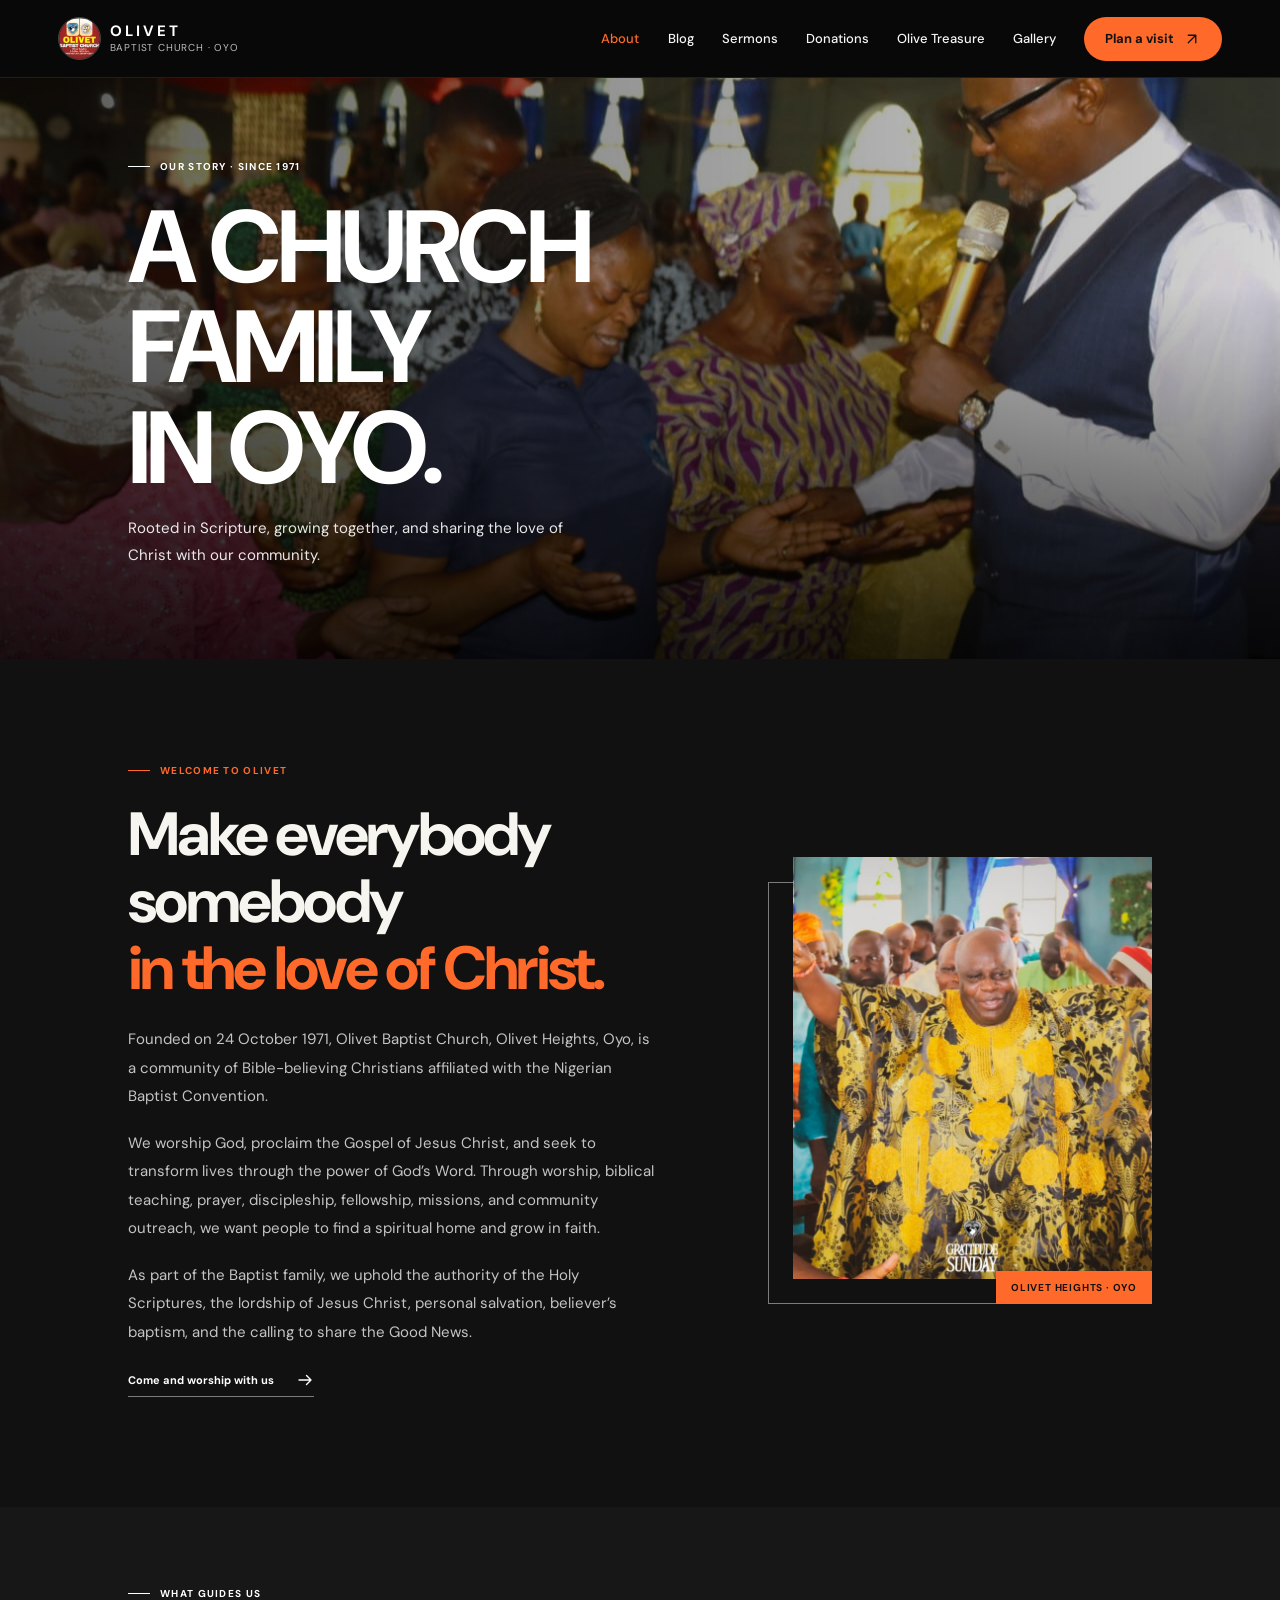
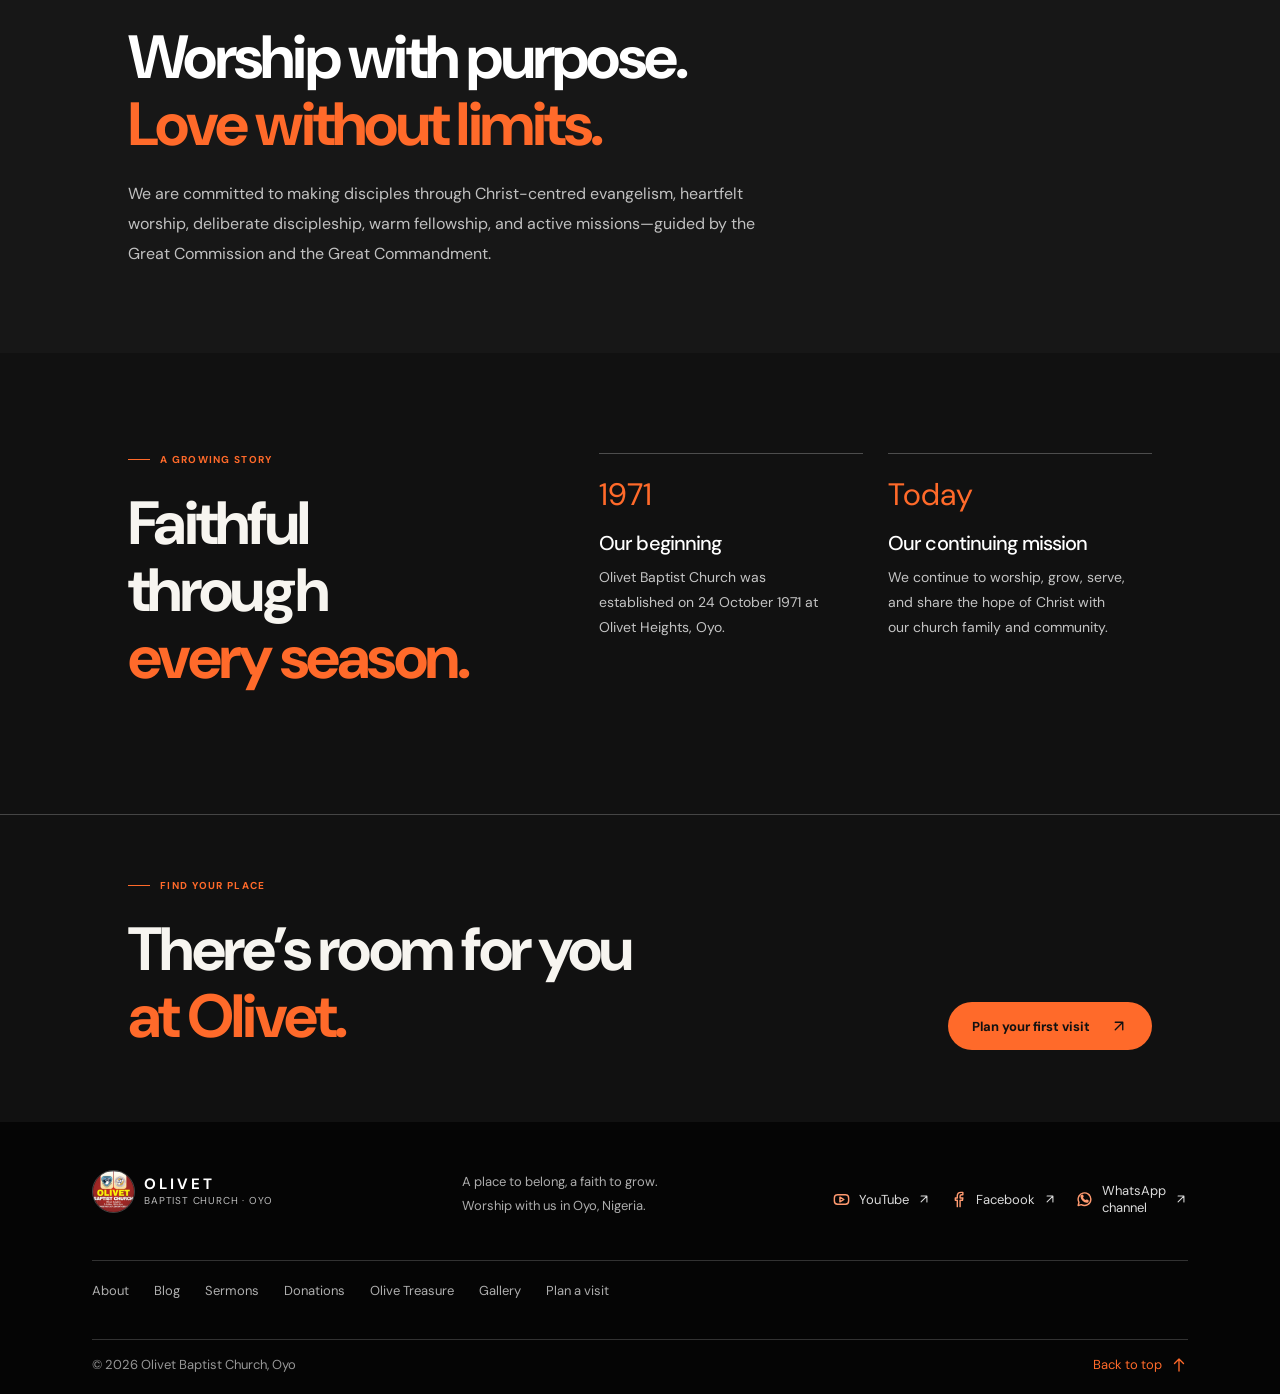
==== commit 9034cba9: "Replace placeholder symbols with vector icons Co-authored-by: Copilot <223556219+Copilot@users.norep" ====
--- a/about.html
+++ b/about.html
@@ -14,11 +14,11 @@
   </head>
   <body>
     <a class="skip-link" href="#main">Skip to content</a>
-    <div class="topline"><p>Olivet Heights, Oyo, Nigeria</p><a href="https://www.youtube.com/@olivetbaptistchurchoyo" target="_blank" rel="noreferrer">Watch us on YouTube <span aria-hidden="true">↗</span></a></div>
+    <div class="topline"><p>Olivet Heights, Oyo, Nigeria</p><a href="https://www.youtube.com/@olivetbaptistchurchoyo" target="_blank" rel="noreferrer">Watch us on YouTube <svg class="icon icon-arrow-up-right" viewBox="0 0 24 24" fill="none" stroke="currentColor" stroke-width="1.8" stroke-linecap="round" stroke-linejoin="round" aria-hidden="true" focusable="false"><path d="M7 17 17 7M7 7h10v10"/></svg></a></div>
     <header class="site-header">
       <a class="brand" href="index.html" aria-label="Olivet Baptist Church home"><img class="brand-logo" src="assets/cropped-Olivetlogo.jpeg" alt=""><span class="brand-name"><strong>OLIVET</strong><small>BAPTIST CHURCH · OYO</small></span></a>
-      <button class="menu-toggle" type="button" aria-expanded="false" aria-controls="primary-navigation"><span class="menu-toggle-label">Menu</span><span class="menu-icon" aria-hidden="true"><i></i><i></i></span></button>
-      <nav class="navigation" id="primary-navigation" aria-label="Main navigation"><a href="about.html" aria-current="page">About</a><a href="blog.html">Blog</a><a href="sermons.html">Sermons</a><a href="donations.html">Donations</a><a href="olive-treasure.html">Olive Treasure</a><a href="gallery.html">Gallery</a><a class="nav-visit" href="visit.html">Plan a visit <span aria-hidden="true">↗</span></a></nav>
+      <button class="menu-toggle" type="button" aria-expanded="false" aria-controls="primary-navigation"><span class="menu-toggle-label">Menu</span><span class="menu-icon" aria-hidden="true"><svg class="icon icon-menu" viewBox="0 0 24 24" fill="none" stroke="currentColor" stroke-width="1.8" stroke-linecap="round" stroke-linejoin="round" aria-hidden="true" focusable="false"><path d="M4 8h16M4 16h16"/></svg><svg class="icon icon-close" viewBox="0 0 24 24" fill="none" stroke="currentColor" stroke-width="1.8" stroke-linecap="round" stroke-linejoin="round" aria-hidden="true" focusable="false"><path d="m6 6 12 12M18 6 6 18"/></svg></span></button>
+      <nav class="navigation" id="primary-navigation" aria-label="Main navigation"><a href="about.html" aria-current="page">About</a><a href="blog.html">Blog</a><a href="sermons.html">Sermons</a><a href="donations.html">Donations</a><a href="olive-treasure.html">Olive Treasure</a><a href="gallery.html">Gallery</a><a class="nav-visit" href="visit.html">Plan a visit <svg class="icon icon-arrow-up-right" viewBox="0 0 24 24" fill="none" stroke="currentColor" stroke-width="1.8" stroke-linecap="round" stroke-linejoin="round" aria-hidden="true" focusable="false"><path d="M7 17 17 7M7 7h10v10"/></svg></a></nav>
     </header>
     <main id="main">
       <section class="page-hero page-hero-about">
@@ -31,7 +31,7 @@
           <p>Founded on 24 October 1971, Olivet Baptist Church, Olivet Heights, Oyo, is a community of Bible-believing Christians affiliated with the Nigerian Baptist Convention.</p>
           <p>We worship God, proclaim the Gospel of Jesus Christ, and seek to transform lives through the power of God’s Word. Through worship, biblical teaching, prayer, discipleship, fellowship, missions, and community outreach, we want people to find a spiritual home and grow in faith.</p>
           <p>As part of the Baptist family, we uphold the authority of the Holy Scriptures, the lordship of Jesus Christ, personal salvation, believer’s baptism, and the calling to share the Good News.</p>
-          <a class="underlined-link" href="visit.html">Come and worship with us <span aria-hidden="true">→</span></a>
+          <a class="underlined-link" href="visit.html">Come and worship with us <svg class="icon icon-arrow-right" viewBox="0 0 24 24" fill="none" stroke="currentColor" stroke-width="1.8" stroke-linecap="round" stroke-linejoin="round" aria-hidden="true" focusable="false"><path d="M4 12h16M14 6l6 6-6 6"/></svg></a>
         </div>
         <div class="story-photo"><img src="assets/IMG-20260530-WA0036.jpg" alt="Members of Olivet Baptist Church worshipping together" loading="lazy"><span class="story-photo-caption">Olivet Heights · Oyo</span></div>
       </section>
@@ -42,11 +42,11 @@
         <div><p class="eyebrow"><span></span> A growing story</p><h2>Faithful through<br><em>every season.</em></h2></div>
         <div class="history-details"><article><span class="history-year">1971</span><h3>Our beginning</h3><p>Olivet Baptist Church was established on 24 October 1971 at Olivet Heights, Oyo.</p></article><article><span class="history-year">Today</span><h3>Our continuing mission</h3><p>We continue to worship, grow, serve, and share the hope of Christ with our church family and community.</p></article></div>
       </section>
-      <section class="section-wrap ministry-cta"><div><p class="eyebrow"><span></span> Find your place</p><h2>There’s room for you<br><em>at Olivet.</em></h2></div><a class="button button-dark" href="visit.html">Plan your first visit <span aria-hidden="true">↗</span></a></section>
+      <section class="section-wrap ministry-cta"><div><p class="eyebrow"><span></span> Find your place</p><h2>There’s room for you<br><em>at Olivet.</em></h2></div><a class="button button-dark" href="visit.html">Plan your first visit <svg class="icon icon-arrow-up-right" viewBox="0 0 24 24" fill="none" stroke="currentColor" stroke-width="1.8" stroke-linecap="round" stroke-linejoin="round" aria-hidden="true" focusable="false"><path d="M7 17 17 7M7 7h10v10"/></svg></a></section>
     </main>
     <footer class="site-footer">
-      <div class="footer-main"><a class="brand brand-footer" href="index.html" aria-label="Olivet Baptist Church home"><img class="brand-logo" src="assets/cropped-Olivetlogo.jpeg" alt=""><span class="brand-name"><strong>OLIVET</strong><small>BAPTIST CHURCH · OYO</small></span></a><p>A place to belong, a faith to grow.<br>Worship with us in Oyo, Nigeria.</p><div class="footer-socials" aria-label="Social media"><a href="https://www.youtube.com/@olivetbaptistchurchoyo" target="_blank" rel="noreferrer">YouTube <span aria-hidden="true">↗</span></a><a href="https://www.facebook.com/share/p/1FdBsMkZnK/" target="_blank" rel="noreferrer">Facebook <span aria-hidden="true">↗</span></a><a href="https://whatsapp.com/channel/0029Vb96XgZEquiRtHZphS29" target="_blank" rel="noreferrer">WhatsApp channel <span aria-hidden="true">↗</span></a></div><nav class="footer-pages" aria-label="Pages"><a href="about.html">About</a><a href="blog.html">Blog</a><a href="sermons.html">Sermons</a><a href="donations.html">Donations</a><a href="olive-treasure.html">Olive Treasure</a><a href="gallery.html">Gallery</a><a href="visit.html">Plan a visit</a></nav></div>
-      <div class="footer-bottom"><span>© <span id="current-year">2026</span> Olivet Baptist Church, Oyo</span><a href="#">Back to top ↑</a></div>
+      <div class="footer-main"><a class="brand brand-footer" href="index.html" aria-label="Olivet Baptist Church home"><img class="brand-logo" src="assets/cropped-Olivetlogo.jpeg" alt=""><span class="brand-name"><strong>OLIVET</strong><small>BAPTIST CHURCH · OYO</small></span></a><p>A place to belong, a faith to grow.<br>Worship with us in Oyo, Nigeria.</p><div class="footer-socials" aria-label="Social media"><a href="https://www.youtube.com/@olivetbaptistchurchoyo" target="_blank" rel="noreferrer"><svg class="icon icon-youtube social-icon" viewBox="0 0 24 24" fill="none" stroke="currentColor" stroke-width="1.8" stroke-linecap="round" stroke-linejoin="round" aria-hidden="true" focusable="false"><rect x="3" y="6" width="18" height="12" rx="4"/><path d="m10 9 5 3-5 3z"/></svg><span>YouTube</span> <svg class="icon icon-arrow-up-right" viewBox="0 0 24 24" fill="none" stroke="currentColor" stroke-width="1.8" stroke-linecap="round" stroke-linejoin="round" aria-hidden="true" focusable="false"><path d="M7 17 17 7M7 7h10v10"/></svg></a><a href="https://www.facebook.com/share/p/1FdBsMkZnK/" target="_blank" rel="noreferrer"><svg class="icon icon-facebook social-icon" viewBox="0 0 24 24" fill="none" stroke="currentColor" stroke-width="1.8" stroke-linecap="round" stroke-linejoin="round" aria-hidden="true" focusable="false"><path d="M14 21v-8h3l.5-3H14V8c0-1 .5-2 2-2h1.5V3H15c-3 0-4.5 1.8-4.5 4.6V10H8v3h2.5v8"/></svg><span>Facebook</span> <svg class="icon icon-arrow-up-right" viewBox="0 0 24 24" fill="none" stroke="currentColor" stroke-width="1.8" stroke-linecap="round" stroke-linejoin="round" aria-hidden="true" focusable="false"><path d="M7 17 17 7M7 7h10v10"/></svg></a><a href="https://whatsapp.com/channel/0029Vb96XgZEquiRtHZphS29" target="_blank" rel="noreferrer"><svg class="icon icon-whatsapp social-icon" viewBox="0 0 24 24" fill="none" stroke="currentColor" stroke-width="1.8" stroke-linecap="round" stroke-linejoin="round" aria-hidden="true" focusable="false"><path d="M20 11.5a8 8 0 0 1-12 7l-4 1 1-4a8 8 0 1 1 15-4Z"/><path d="M9 8.5c.3 2.5 2.2 4.4 4.7 5.3l1.3-1 1.5.8c.1.8-.6 1.6-1.6 1.6-3.6-.4-6.7-3.5-7.1-7.1 0-.9.7-1.6 1.5-1.6l.8 1.5Z"/></svg><span>WhatsApp channel</span> <svg class="icon icon-arrow-up-right" viewBox="0 0 24 24" fill="none" stroke="currentColor" stroke-width="1.8" stroke-linecap="round" stroke-linejoin="round" aria-hidden="true" focusable="false"><path d="M7 17 17 7M7 7h10v10"/></svg></a></div><nav class="footer-pages" aria-label="Pages"><a href="about.html">About</a><a href="blog.html">Blog</a><a href="sermons.html">Sermons</a><a href="donations.html">Donations</a><a href="olive-treasure.html">Olive Treasure</a><a href="gallery.html">Gallery</a><a href="visit.html">Plan a visit</a></nav></div>
+      <div class="footer-bottom"><span>© <span id="current-year">2026</span> Olivet Baptist Church, Oyo</span><a href="#">Back to top <svg class="icon icon-arrow-up" viewBox="0 0 24 24" fill="none" stroke="currentColor" stroke-width="1.8" stroke-linecap="round" stroke-linejoin="round" aria-hidden="true" focusable="false"><path d="M12 20V4m-6 6 6-6 6 6"/></svg></a></div>
     </footer>
   </body>
 </html>
--- a/styles.css
+++ b/styles.css
@@ -1086,3 +1086,33 @@
   .visit-hero-actions { gap: 10px; }
   .page-hero-visit .page-hero-content { padding-top: 48px; padding-bottom: 48px; }
 }
+
+/* A consistent, locally rendered icon system */
+.icon { display: inline-block; flex: none; width: 18px; height: 18px; vertical-align: middle; }
+.button .icon, .navigation .nav-visit .icon { width: 18px; height: 18px; }
+.nav-visit .icon { margin-left: 9px; }
+.step-icon .icon { width: 21px; height: 21px; }
+.step-arrow { width: 20px; height: 20px; }
+.card-symbol .icon { width: 27px; height: 27px; }
+.note-icon .icon { width: 19px; height: 19px; }
+.map-label { display: flex; align-items: center; gap: 8px; }
+.map-label .icon { width: 16px; height: 16px; color: var(--clay); }
+.contact-arrow { width: 19px; height: 19px; }
+.back-link .icon { margin-right: 6px; }
+.footer-bottom a, .footer-socials a { display: inline-flex; align-items: center; gap: 8px; }
+.footer-socials .social-icon { width: 19px; height: 19px; color: #ff9a70; }
+.footer-socials a > .icon:last-child { width: 14px; height: 14px; }
+.footer-socials a span { color: inherit; }
+.visit-contact-details strong .icon { width: 16px; height: 16px; }
+.gallery-viewer button { display: inline-flex; align-items: center; justify-content: center; gap: 7px; }
+.gallery-viewer button .icon { width: 17px; height: 17px; }
+.faq-list summary .icon { width: 22px; height: 22px; color: #ff9a70; transition: transform .2s ease; }
+.faq-list details[open] summary .icon { transform: rotate(45deg); }
+.menu-icon { position: relative; display: inline-flex; width: 24px; height: 24px; align-items: center; justify-content: center; }
+.menu-icon .icon { width: 24px; height: 24px; }
+.menu-icon .icon-close, .menu-toggle[aria-expanded="true"] .icon-menu { display: none; }
+.menu-toggle[aria-expanded="true"] .icon-close { display: block; }
+
+@media (prefers-reduced-motion: reduce) {
+  .faq-list summary .icon { transition: none; }
+}
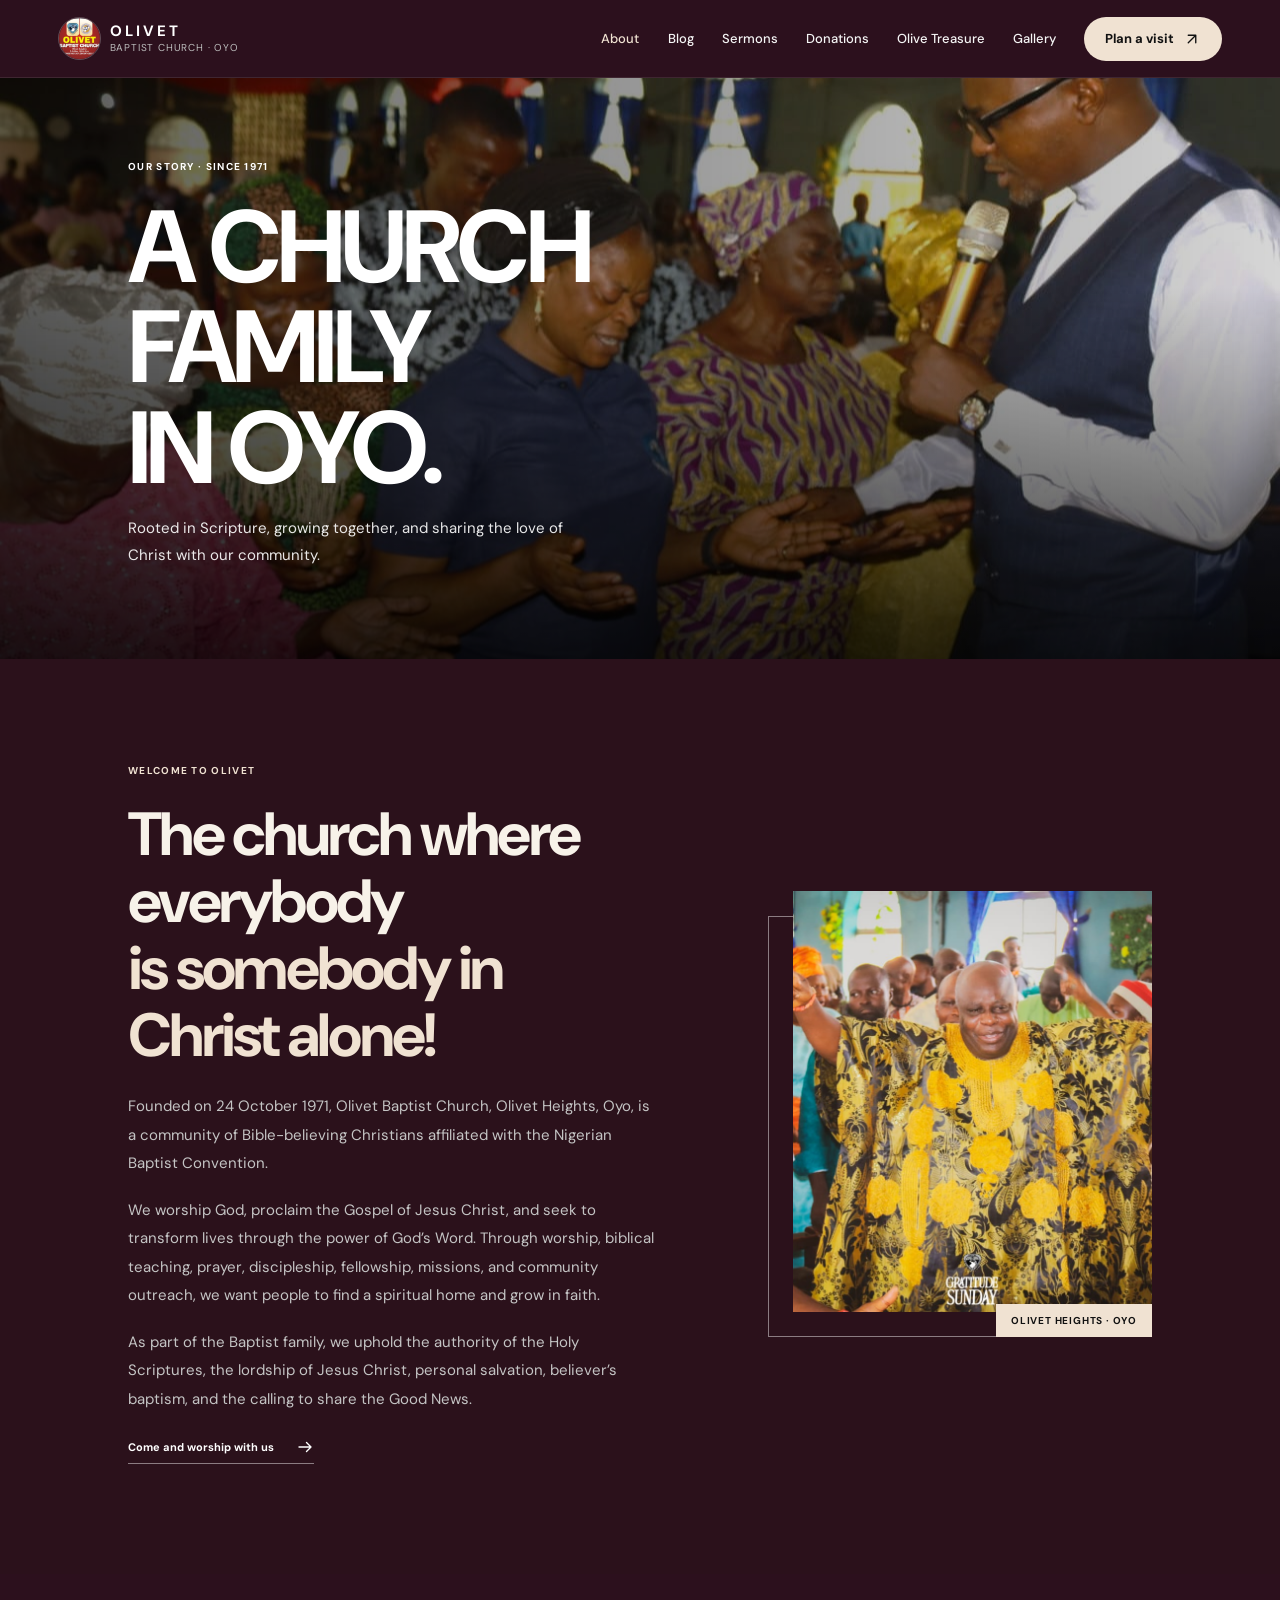
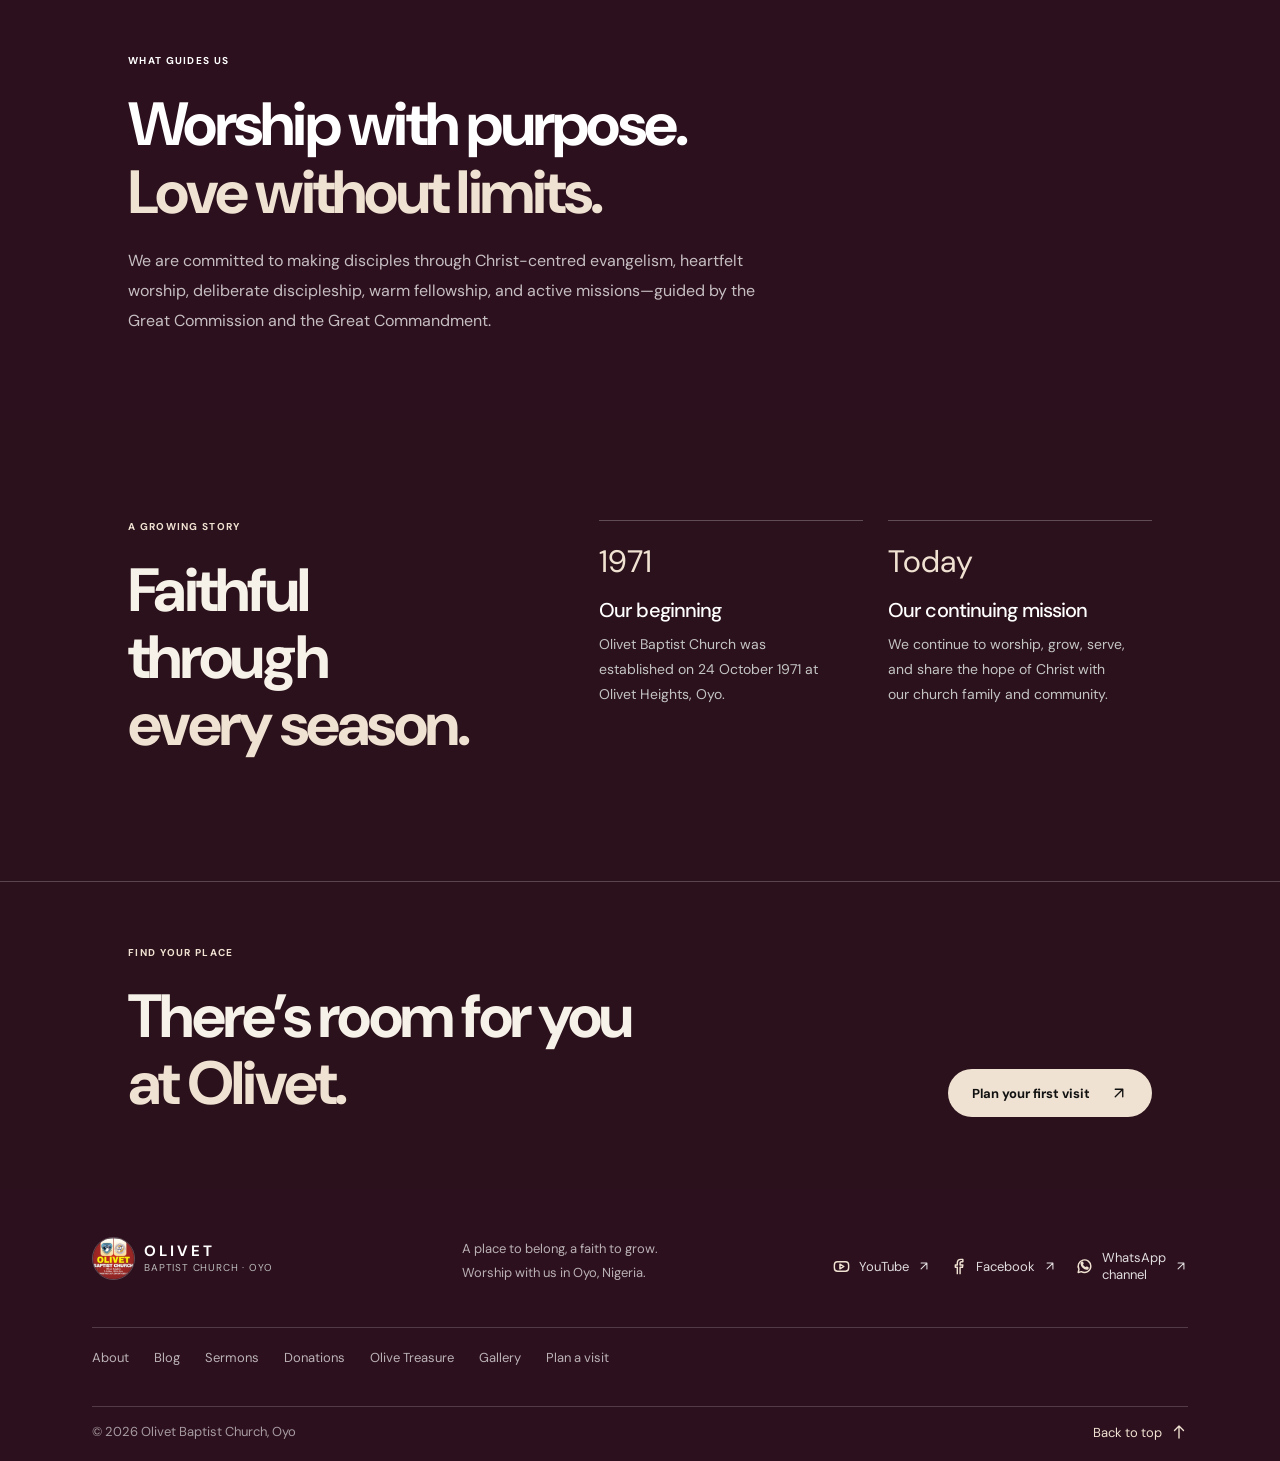
==== commit 63f562ef: "Update church website details and brand styling Co-authored-by: Copilot <223556219+Copilot@users.nor" ====
--- a/about.html
+++ b/about.html
@@ -3,7 +3,7 @@
   <head>
     <meta charset="utf-8">
     <meta name="viewport" content="width=device-width, initial-scale=1">
-    <meta name="theme-color" content="#090909">
+    <meta name="theme-color" content="#431729">
     <meta name="description" content="Learn about Olivet Baptist Church, founded in Oyo in 1971 and affiliated with the Nigerian Baptist Convention.">
     <title>About Olivet | Olivet Baptist Church</title>
     <link rel="preconnect" href="https://fonts.googleapis.com">
@@ -27,7 +27,7 @@
       <section class="story-section section-wrap">
         <div class="story-copy">
           <p class="eyebrow"><span></span> Welcome to Olivet</p>
-          <h2>Make everybody somebody<br><em>in the love of Christ.</em></h2>
+          <h2>The church where everybody<br><em>is somebody in Christ alone!</em></h2>
           <p>Founded on 24 October 1971, Olivet Baptist Church, Olivet Heights, Oyo, is a community of Bible-believing Christians affiliated with the Nigerian Baptist Convention.</p>
           <p>We worship God, proclaim the Gospel of Jesus Christ, and seek to transform lives through the power of God’s Word. Through worship, biblical teaching, prayer, discipleship, fellowship, missions, and community outreach, we want people to find a spiritual home and grow in faith.</p>
           <p>As part of the Baptist family, we uphold the authority of the Holy Scriptures, the lordship of Jesus Christ, personal salvation, believer’s baptism, and the calling to share the Good News.</p>
--- a/styles.css
+++ b/styles.css
@@ -1,14 +1,14 @@
 :root {
   color-scheme: light;
-  --paper: #f6f3eb;
-  --paper-deep: #ebe5d8;
-  --ink: #1c3028;
-  --ink-soft: #41534b;
-  --green: #214434;
-  --green-deep: #182f25;
-  --lime: #d7dd94;
-  --clay: #b87555;
-  --white: #fffefa;
+  --paper: #f7f2e9;
+  --paper-deep: #eee4d8;
+  --ink: #38212a;
+  --ink-soft: #614a50;
+  --green: #6b253d;
+  --green-deep: #431729;
+  --lime: #f0e2d2;
+  --clay: #8c4056;
+  --white: #fffaf3;
   --serif: "Playfair Display", Georgia, serif;
   --sans: "DM Sans", Arial, sans-serif;
 }
@@ -101,7 +101,7 @@
 
 .hero-image, .hero-shade { position: absolute; inset: 0; width: 100%; height: 100%; }
 .hero-image { object-fit: cover; object-position: center 42%; }
-.hero-shade { background: linear-gradient(90deg, rgba(17, 40, 29, .91) 0%, rgba(22, 43, 32, .78) 42%, rgba(17, 35, 27, .12) 100%), linear-gradient(0deg, rgba(15, 33, 25, .3), transparent 45%); }
+.hero-shade { background: linear-gradient(90deg, rgba(51, 15, 30, .91) 0%, rgba(67, 23, 41, .78) 42%, rgba(67, 23, 41, .12) 100%), linear-gradient(0deg, rgba(51, 15, 30, .3), transparent 45%); }
 
 .hero-content { position: relative; z-index: 1; width: min(660px, 70%); padding: 85px 0 105px 12.5%; }
 
@@ -117,7 +117,7 @@
   text-transform: uppercase;
 }
 
-.eyebrow > span { display: inline-block; width: 22px; height: 1px; background: currentColor; }
+.eyebrow > span { display: none; }
 .eyebrow-light { color: var(--lime); }
 
 h1, h2, h3, p { margin-top: 0; }
@@ -197,7 +197,7 @@
 .gather-section { display: grid; min-height: 620px; grid-template-columns: 1fr 1fr; background: var(--green); }
 .gather-photo { position: relative; min-height: 620px; overflow: hidden; }
 .gather-photo > img { width: 100%; height: 100%; position: absolute; inset: 0; object-fit: cover; object-position: center; }
-.gather-photo::after { position: absolute; inset: 0; background: linear-gradient(0deg, rgba(16, 36, 27, .48), transparent 45%); content: ""; }
+.gather-photo::after { position: absolute; inset: 0; background: linear-gradient(0deg, rgba(51, 15, 30, .48), transparent 45%); content: ""; }
 .photo-note { position: absolute; z-index: 1; bottom: 43px; left: 10%; display: flex; align-items: center; gap: 14px; color: white; font-family: var(--serif); font-size: 19px; line-height: 1.25; }
 .note-icon { display: grid; width: 38px; height: 38px; place-items: center; border: 1px solid rgba(255,255,255,.6); border-radius: 50%; color: var(--lime); font-size: 19px; }
 
@@ -227,7 +227,7 @@
 .ministries-heading { display: flex; align-items: end; justify-content: space-between; gap: 10%; margin-bottom: 45px; }
 .ministries-heading h2 { font-size: clamp(42px, 4.8vw, 62px); }
 .ministries-heading > p { max-width: 340px; margin-bottom: 5px; color: #58635a; font-size: 13px; line-height: 1.8; }
-.ministry-grid { display: grid; grid-template-columns: repeat(4, 1fr); border-top: 1px solid #c8c0b1; border-bottom: 1px solid #c8c0b1; }
+.ministry-grid { display: grid; grid-template-columns: repeat(3, 1fr); border-top: 1px solid #c8c0b1; border-bottom: 1px solid #c8c0b1; }
 .ministry-card { position: relative; min-height: 230px; padding: 26px 23px 24px 0; }
 .ministry-card + .ministry-card { padding-left: 23px; border-left: 1px solid #c8c0b1; }
 .card-number { color: #878875; font-size: 9px; letter-spacing: .1em; }
@@ -540,15 +540,15 @@
 /* A bold, cinematic visual direction inspired by the reference, using Olivet's own identity and media. */
 :root {
   color-scheme: dark;
-  --paper: #111111;
-  --paper-deep: #1b1b1b;
-  --ink: #f7f5f0;
-  --ink-soft: #d3d0ca;
-  --green: #222222;
-  --green-deep: #090909;
-  --lime: #ff6a2a;
-  --clay: #ff6a2a;
-  --white: #ffffff;
+  --paper: #2b111b;
+  --paper-deep: #421b2a;
+  --ink: #f7f2e9;
+  --ink-soft: #e2d5ce;
+  --green: #6b253d;
+  --green-deep: #2c101d;
+  --lime: #f0e2d2;
+  --clay: #b26680;
+  --white: #fffaf3;
   --serif: "DM Sans", Arial, sans-serif;
 }
 
@@ -556,7 +556,7 @@
 body { background: var(--paper); color: var(--ink); font-family: var(--sans); }
 
 .topline { display: none; }
-.site-header { position: sticky; top: 0; height: 78px; padding: 0 4.5%; background: #080808; color: white; }
+.site-header { position: sticky; top: 0; height: 78px; padding: 0 4.5%; background: var(--green-deep); color: white; }
 .brand { gap: 9px; }
 .brand-logo { width: 43px; height: 43px; border: 1px solid rgba(255,255,255,.25); }
 .brand-name strong { font-size: 15px; letter-spacing: .2em; }
@@ -599,7 +599,7 @@
 .underlined-link { border-color: rgba(255,255,255,.45); color: white; }
 .underlined-link span { color: var(--lime); }
 
-.gather-section { min-height: 570px; grid-template-columns: 1.05fr .95fr; background: #171717; }
+.gather-section { min-height: 570px; grid-template-columns: 1.05fr .95fr; background: var(--green); }
 .gather-photo { min-height: 570px; }
 .gather-photo::after { background: linear-gradient(0deg, rgba(0,0,0,.64), transparent 60%); }
 .gather-panel { padding: 70px 10%; }
@@ -616,19 +616,19 @@
 .about-image-wrap::before { border-color: rgba(255,255,255,.45); }
 .since-badge { background: var(--lime); color: #111; }
 
-.ministries-section { background: #f3f1ec; color: #111; }
+.ministries-section { background: var(--paper-deep); color: var(--ink); }
 .ministries-inner { padding-top: 95px; padding-bottom: 90px; }
 .ministries-heading > p { color: #555; }
-.ministries-heading h2 em { color: #e54b1b; }
-.ministry-grid { grid-template-columns: repeat(4, minmax(0, 1fr)); gap: 14px; border: 0; }
-.ministry-card, .ministry-card + .ministry-card { min-height: 285px; padding: 22px; border: 0; background: #fff; }
+.ministries-heading h2 em { color: var(--clay); }
+.ministry-grid { grid-template-columns: repeat(3, minmax(0, 1fr)); gap: 14px; border: 0; }
+.ministry-card, .ministry-card + .ministry-card { min-height: 285px; padding: 22px; border: 0; background: var(--white); }
 .card-number { color: #777; }
-.card-symbol { color: #e54b1b; }
+.card-symbol { color: var(--clay); }
 .ministry-card h3 { font-size: 23px; }
 .ministry-card p { color: #595959; font-size: 12px; }
 .ministry-footnote { color: #555; }
 
-.visit-section { background: #101010; }
+.visit-section { background: var(--green-deep); }
 .visit-content { padding-right: 10%; }
 .visit-map, .visit-map iframe { filter: grayscale(1); }
 .visit-details { border-color: rgba(255,255,255,.25); }
@@ -639,7 +639,7 @@
 .contact-options a { border-color: rgba(255,255,255,.24); }
 .contact-label { color: #b7b7b7; }
 .contact-arrow { color: var(--lime); }
-.site-footer { background: #050505; }
+.site-footer { background: var(--green-deep); }
 .brand-footer .brand-name small { color: #bcbcbc; }
 .footer-bottom, .footer-pages { border-color: rgba(255,255,255,.18); }
 .footer-pages a:hover, .footer-bottom a { color: var(--lime); }
@@ -667,7 +667,7 @@
 .other-gatherings h2 em { color: var(--lime); }
 .story-photo::before { border-color: rgba(255,255,255,.45); }
 .story-photo-caption { background: var(--lime); color: #111; font-weight: 700; }
-.belief-band, .visit-contact-band { background: #171717; }
+.belief-band, .visit-contact-band { background: var(--green-deep); }
 .belief-inner h2 em, .visit-contact-inner h2 em { color: var(--lime); }
 .history-details article { border-color: rgba(255,255,255,.25); }
 .history-details h3 { color: white; }
@@ -675,18 +675,18 @@
 .ministry-cta { border-color: rgba(255,255,255,.22); }
 .button-dark { background: var(--lime); color: #111; }
 .button-dark:hover { background: white; color: #111; }
-.story-card { overflow: hidden; border-radius: 14px; background: #1d1d1d; }
+.story-card { overflow: hidden; border-radius: 14px; background: #4a1b2e; }
 .story-card-image img { aspect-ratio: 1.72 / 1; }
 .story-card-image > span { border-radius: 999px; background: var(--lime); }
 .story-card h3 a { color: white; }
 .story-date { color: #bdbdbd; }
-.giving-card { border-radius: 12px; background: #1e1e1e; }
+.giving-card { border-radius: 12px; background: #4a1b2e; }
 .giving-card figcaption { color: white; }
 .giving-note, .viewer-fallback { color: #c7c7c7; }
 .treasure-viewer iframe { border: 0; border-radius: 10px; }
-.visit-schedule { border-radius: 14px; background: #1c1c1c; }
+.visit-schedule { border-radius: 14px; background: #4a1b2e; }
 .schedule-list-light .schedule-row { border-color: rgba(255,255,255,.2); }
-.other-gatherings { background: #1b1b1b; }
+.other-gatherings { background: #4a1b2e; }
 .meeting-list, .meeting-list > div { border-color: rgba(255,255,255,.22); }
 .meeting-list time { color: var(--lime); }
 .visit-contact-inner > div:first-child > p:not(.eyebrow) { color: #c7c7c7; }
@@ -699,7 +699,7 @@
 
 @media (max-width: 900px) {
   .site-header { height: 72px; }
-  .navigation { top: 72px; background: #080808; border-color: rgba(255,255,255,.15); }
+  .navigation { top: 72px; background: var(--green-deep); border-color: rgba(255,255,255,.15); }
   .navigation a { border-color: rgba(255,255,255,.12); }
   .navigation .nav-visit { border: 0; }
   .hero { min-height: min(680px, calc(100svh - 72px)); }
@@ -753,7 +753,7 @@
 .button-glass { background: rgba(255,255,255,.18); color: white; }
 .button-glass:hover { background: white; color: #111; }
 .button:focus-visible, .step-card:focus-visible, .navigation a:focus-visible, .menu-toggle:focus-visible {
-  outline: 3px solid #ff9a6f;
+  outline: 3px solid var(--lime);
   outline-offset: 4px;
 }
 
@@ -802,7 +802,7 @@
 .hero-actions { flex-wrap: wrap; }
 .hero-actions .button { min-width: 165px; }
 
-.next-steps { padding-top: 85px; padding-bottom: 100px; background: #0c0c0c; }
+.next-steps { padding-top: 85px; padding-bottom: 100px; background: var(--green-deep); }
 .next-steps-heading, .discover-heading { margin: 0 auto 38px; text-align: center; }
 .next-steps-heading .eyebrow, .discover-heading .eyebrow { justify-content: center; }
 .next-steps-heading h2, .discover-heading h2 {
@@ -825,28 +825,28 @@
   align-items: flex-start;
   gap: 20px;
   padding: 24px;
-  border: 1px solid #343434;
+  border: 1px solid rgba(255,255,255,.18);
   border-radius: 16px;
-  background: #1a1a1a;
+  background: #421b2a;
   transition: border-color .2s ease, background-color .2s ease, transform .2s ease;
 }
-.step-card:hover { transform: translateY(-4px); border-color: #777; background: #242424; }
+.step-card:hover { transform: translateY(-4px); border-color: var(--lime); background: #542337; }
 .step-icon {
   display: grid;
   width: 42px;
   height: 42px;
   place-items: center;
   border-radius: 50%;
-  background: #303030;
-  color: #ff9162;
+  background: #653047;
+  color: var(--lime);
   font-size: 18px;
 }
 .step-card strong, .step-card small { display: block; }
 .step-card strong { margin-bottom: 6px; font-size: 16px; }
 .step-card small { color: #bcbcbc; font-size: 13px; line-height: 1.45; }
-.step-arrow { margin-top: auto; color: #ff9162; font-size: 20px; line-height: 1; }
-
-.welcome { padding-top: 100px; padding-bottom: 105px; background: #191919; }
+.step-arrow { margin-top: auto; color: var(--lime); font-size: 20px; line-height: 1; }
+
+.welcome { padding-top: 100px; padding-bottom: 105px; background: var(--paper); }
 .welcome h2 { font-size: clamp(42px, 5vw, 62px); }
 .welcome-copy { max-width: 640px; }
 .welcome-copy p, .about-copy > p:not(.eyebrow), .gather-description {
@@ -869,7 +869,7 @@
 .since-badge span { font-size: 10px; }
 .about-copy .button { margin-top: 5px; }
 
-.discover { padding-top: 96px; padding-bottom: 105px; background: #191919; }
+.discover { padding-top: 96px; padding-bottom: 105px; background: var(--green-deep); }
 .discover-grid { display: grid; grid-template-columns: repeat(3, minmax(0, 1fr)); gap: 18px; }
 .discover-card {
   position: relative;
@@ -878,7 +878,7 @@
   align-items: end;
   overflow: hidden;
   border-radius: 16px;
-  background: #303030;
+  background: #4a1b2e;
 }
 .discover-card::after {
   position: absolute;
@@ -889,7 +889,7 @@
 .discover-card > img { position: absolute; inset: 0; width: 100%; height: 100%; object-fit: cover; transition: transform .4s ease; }
 .discover-card:hover > img { transform: scale(1.035); }
 .discover-card-content { position: relative; z-index: 1; padding: 26px; }
-.discover-card-content > span { color: #ffd1bf; font-size: 11px; font-weight: 700; letter-spacing: .1em; text-transform: uppercase; }
+.discover-card-content > span { color: var(--lime); font-size: 11px; font-weight: 700; letter-spacing: .1em; text-transform: uppercase; }
 .discover-card h3 { margin: 10px 0 20px; font-size: clamp(22px, 2.2vw, 29px); line-height: 1.15; }
 .discover-card .button { min-height: 44px; font-size: 12px; }
 
@@ -956,7 +956,7 @@
   min-height: 590px;
   align-items: end;
   overflow: hidden;
-  background: #222;
+  background: var(--green-deep);
 }
 .community-feature-image { position: absolute; inset: 0; }
 .community-feature-image img { width: 100%; height: 100%; object-fit: cover; object-position: center 38%; }
@@ -968,7 +968,7 @@
 }
 .community-feature-content { position: relative; z-index: 1; width: min(820px, 100%); padding: 100px 10%; }
 .community-feature-content h2 { margin-bottom: 20px; font-size: clamp(42px, 5.5vw, 78px); line-height: 1.04; }
-.community-feature-content h2 em { color: #ff9a70; }
+.community-feature-content h2 em { color: var(--lime); }
 .community-feature-content > p:not(.eyebrow) { max-width: 470px; color: #eee; font-size: 16px; line-height: 1.75; }
 .community-feature-actions { display: flex; flex-wrap: wrap; gap: 12px; margin-top: 27px; }
 
@@ -980,10 +980,10 @@
 .faq-list details { border-bottom: 1px solid #444; }
 .faq-list summary { display: flex; min-height: 72px; align-items: center; justify-content: space-between; gap: 20px; cursor: pointer; list-style: none; font-size: 16px; font-weight: 700; }
 .faq-list summary::-webkit-details-marker { display: none; }
-.faq-list summary span { color: #ff9a70; font-size: 24px; font-weight: 400; transition: transform .2s ease; }
+.faq-list summary span { color: var(--lime); font-size: 24px; font-weight: 400; transition: transform .2s ease; }
 .faq-list details[open] summary span { transform: rotate(45deg); }
 .faq-list details p { max-width: 600px; margin: 0; padding: 0 42px 24px 0; color: #c4c4c4; font-size: 14px; line-height: 1.75; }
-.faq-list details p a { color: #ffb79b; text-decoration: underline; text-underline-offset: 3px; }
+.faq-list details p a { color: var(--lime); text-decoration: underline; text-underline-offset: 3px; }
 
 @media (prefers-reduced-motion: no-preference) {
   .hero-content, .page-hero-content { animation: hero-enter .8s cubic-bezier(.2,.7,.2,1) both; }
@@ -1028,8 +1028,8 @@
 .page-hero-content .visit-hero-actions .button, .publication-actions .button { margin-top: 0; }
 .page-hero-visit { min-height: 370px; }
 .giving-options { display: grid; grid-template-columns: repeat(3, minmax(0, 1fr)); gap: 16px; }
-.giving-options article { display: flex; flex-direction: column; align-items: flex-start; padding: 28px; border: 1px solid #393939; border-radius: 16px; background: #1b1b1b; }
-.giving-options article > span { color: #ff9a70; font-size: 13px; font-weight: 700; }
+.giving-options article { display: flex; flex-direction: column; align-items: flex-start; padding: 28px; border: 1px solid rgba(255,255,255,.2); border-radius: 16px; background: #4a1b2e; }
+.giving-options article > span { color: var(--lime); font-size: 13px; font-weight: 700; }
 .giving-options h3 { margin: 24px 0 12px; font-size: 23px; }
 .giving-options p { flex: 1; margin-bottom: 24px; color: #d3d3d3; font-size: 15px; line-height: 1.7; }
 .giving-options .underlined-link { font-size: 14px; }
@@ -1041,7 +1041,7 @@
 .footer-pages a, .footer-socials a, .footer-main > p, .footer-bottom,
 .contact-label, .story-date, .video-grid figcaption, .viewer-fallback { font-size: 13px; }
 .faq-list summary:focus-visible, .gallery-grid a:focus-visible, .underlined-link:focus-visible {
-  outline: 3px solid #ff9a6f;
+  outline: 3px solid var(--lime);
   outline-offset: 4px;
 }
 .gallery-viewer { width: min(94vw, 1100px); max-width: none; max-height: 94vh; padding: 18px; border: 1px solid #555; border-radius: 16px; background: #141414; color: white; }
@@ -1049,7 +1049,7 @@
 .gallery-viewer-bar, .gallery-viewer-actions { display: flex; align-items: center; justify-content: space-between; gap: 12px; }
 .gallery-viewer button { min-height: 44px; padding: 8px 14px; border: 1px solid #666; border-radius: 999px; background: #242424; color: white; font: inherit; font-size: 14px; cursor: pointer; }
 .gallery-viewer button:hover { background: #424242; }
-.gallery-viewer button:focus-visible { outline: 3px solid #ff9a6f; outline-offset: 3px; }
+.gallery-viewer button:focus-visible { outline: 3px solid var(--lime); outline-offset: 3px; }
 .gallery-viewer-count, .gallery-viewer figcaption { color: #ddd; font-size: 14px; }
 .gallery-viewer figure { margin: 14px 0; }
 .gallery-viewer-image { width: 100%; max-height: 65vh; object-fit: contain; }
@@ -1100,13 +1100,13 @@
 .contact-arrow { width: 19px; height: 19px; }
 .back-link .icon { margin-right: 6px; }
 .footer-bottom a, .footer-socials a { display: inline-flex; align-items: center; gap: 8px; }
-.footer-socials .social-icon { width: 19px; height: 19px; color: #ff9a70; }
+.footer-socials .social-icon { width: 19px; height: 19px; color: var(--lime); }
 .footer-socials a > .icon:last-child { width: 14px; height: 14px; }
 .footer-socials a span { color: inherit; }
 .visit-contact-details strong .icon { width: 16px; height: 16px; }
 .gallery-viewer button { display: inline-flex; align-items: center; justify-content: center; gap: 7px; }
 .gallery-viewer button .icon { width: 17px; height: 17px; }
-.faq-list summary .icon { width: 22px; height: 22px; color: #ff9a70; transition: transform .2s ease; }
+.faq-list summary .icon { width: 22px; height: 22px; color: var(--lime); transition: transform .2s ease; }
 .faq-list details[open] summary .icon { transform: rotate(45deg); }
 .menu-icon { position: relative; display: inline-flex; width: 24px; height: 24px; align-items: center; justify-content: center; }
 .menu-icon .icon { width: 24px; height: 24px; }
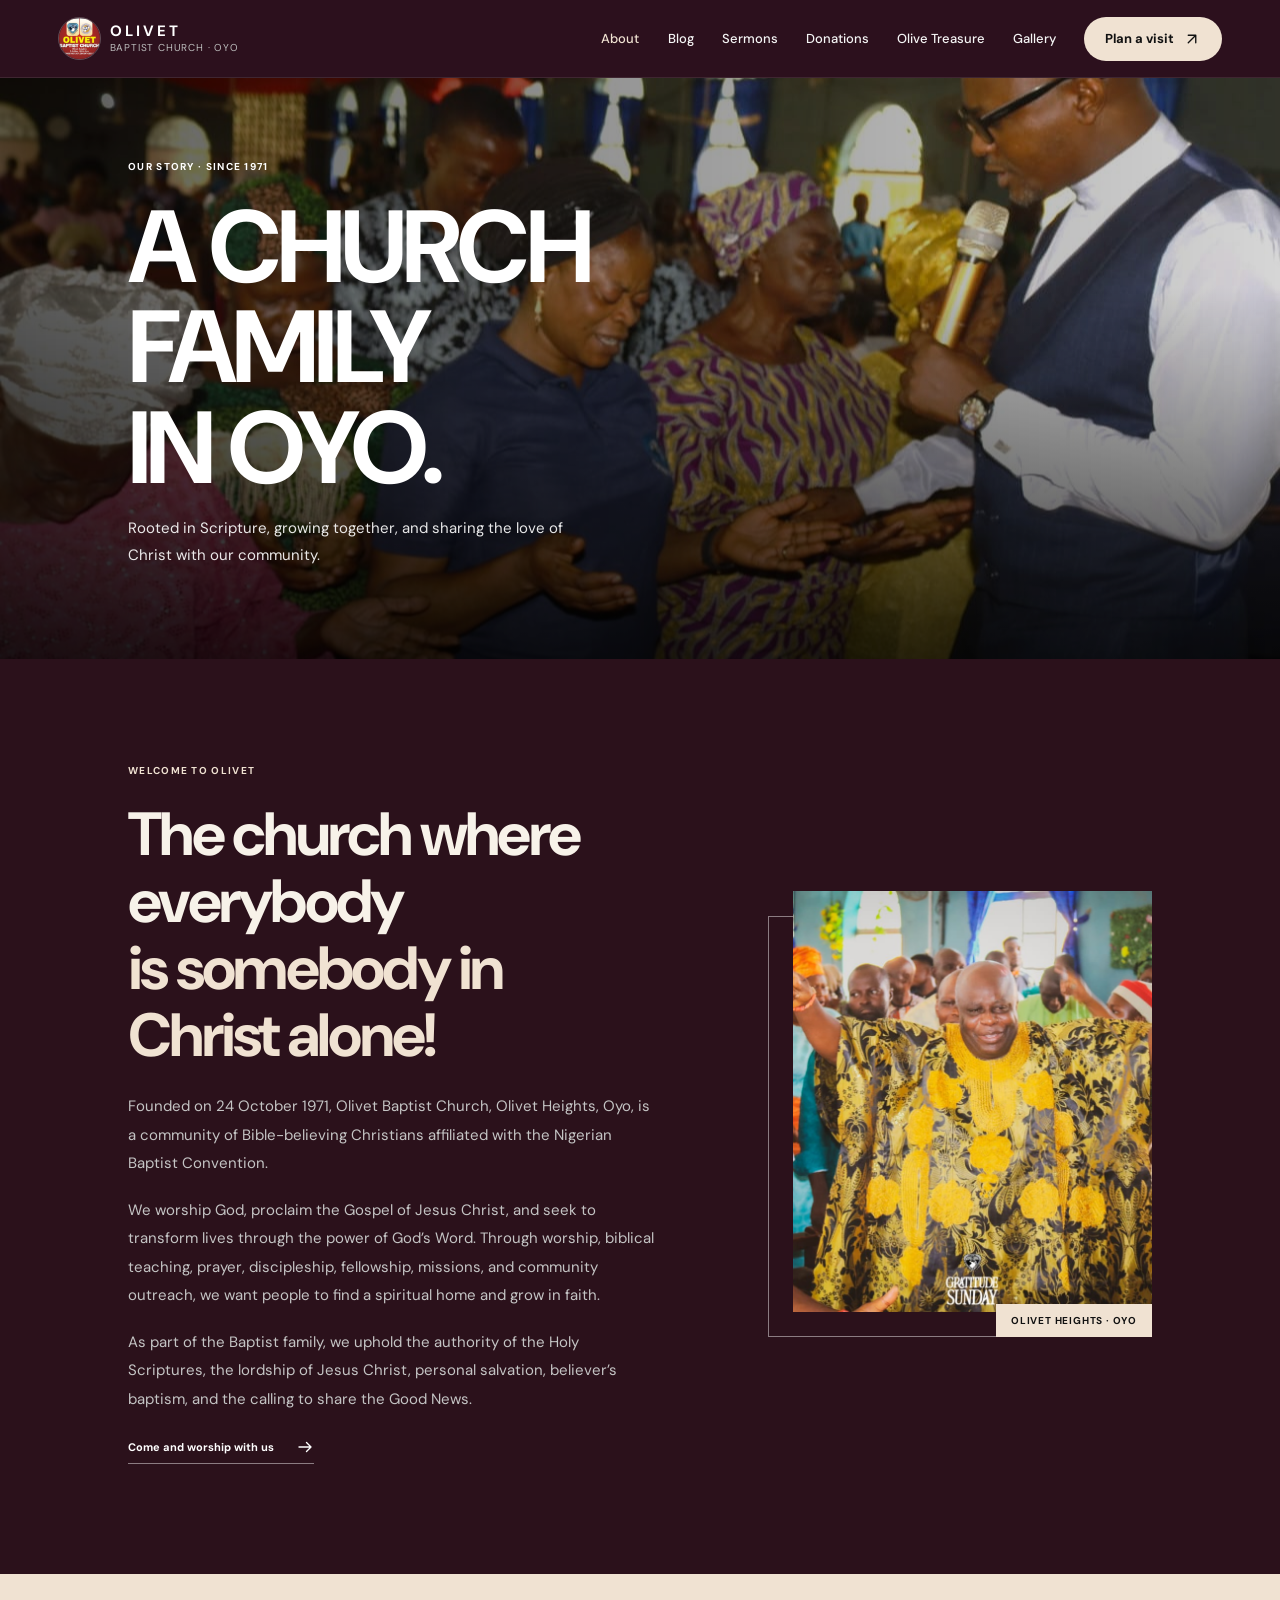
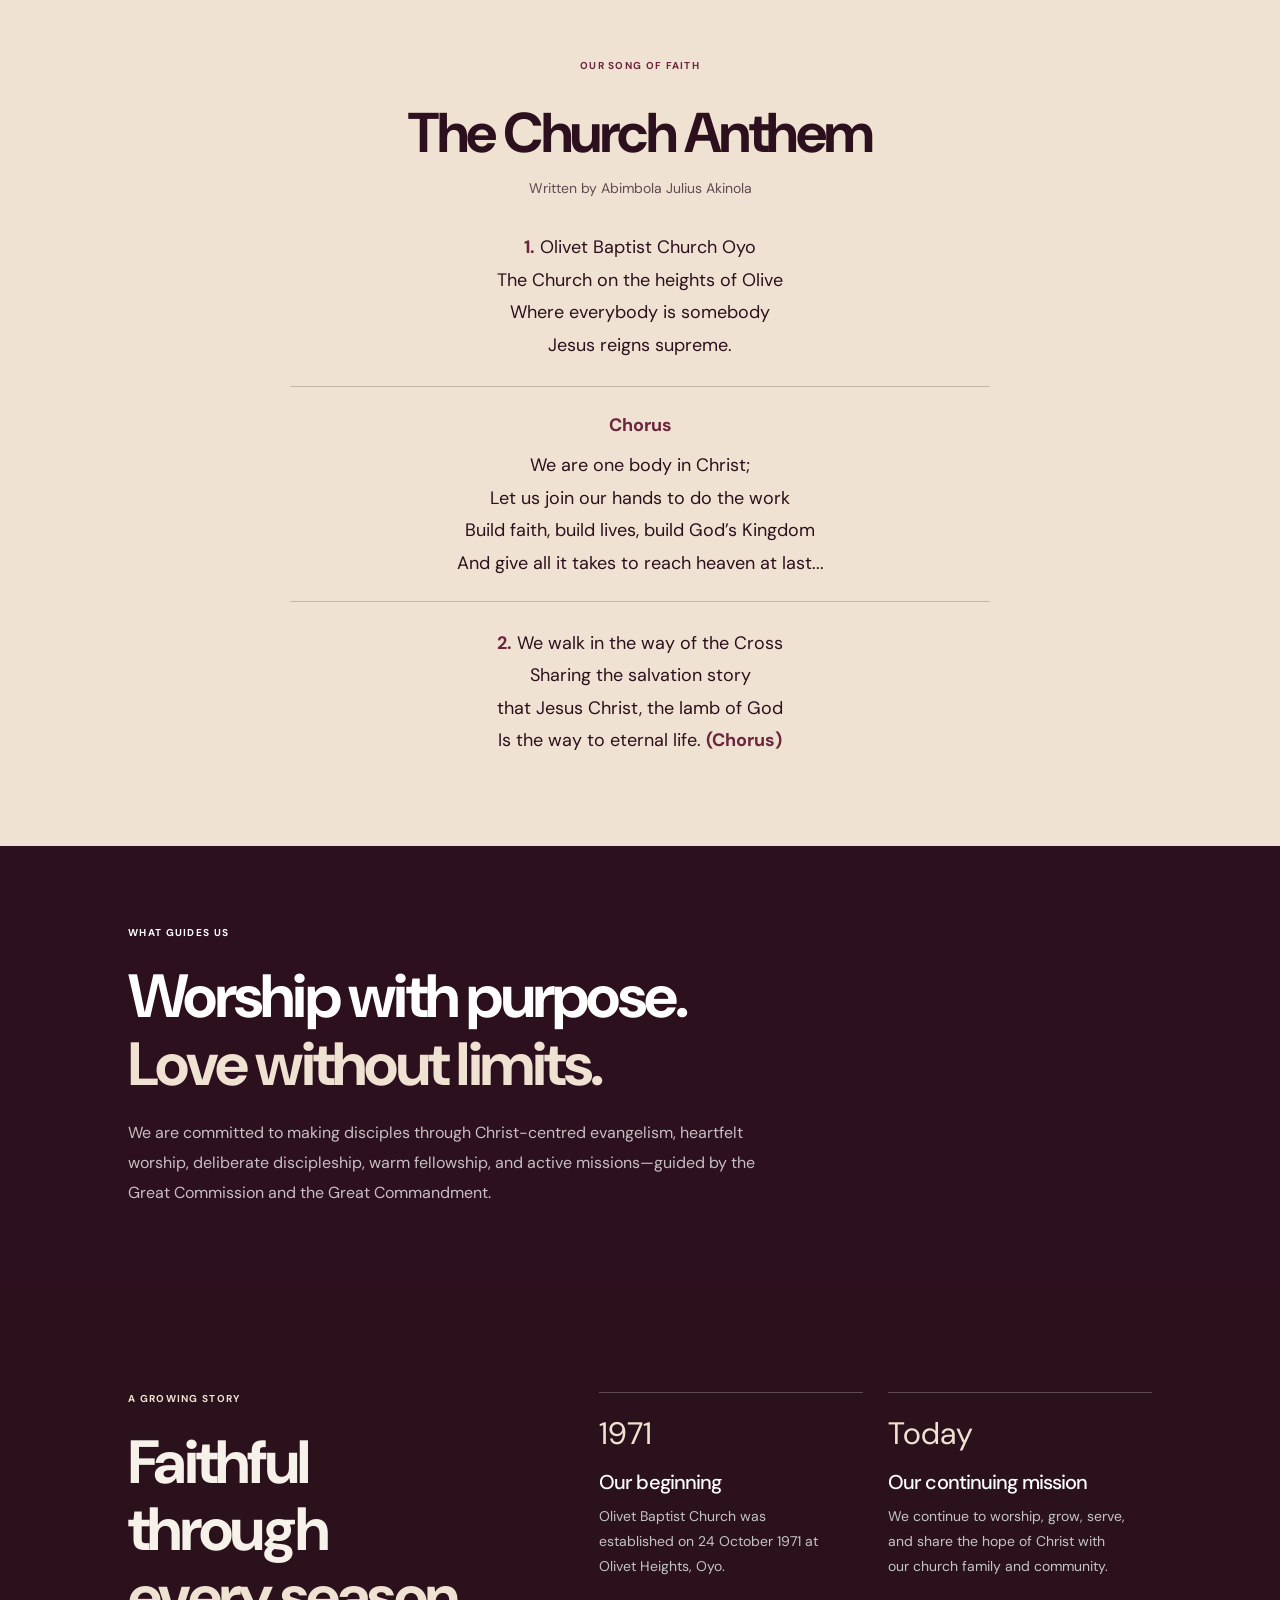
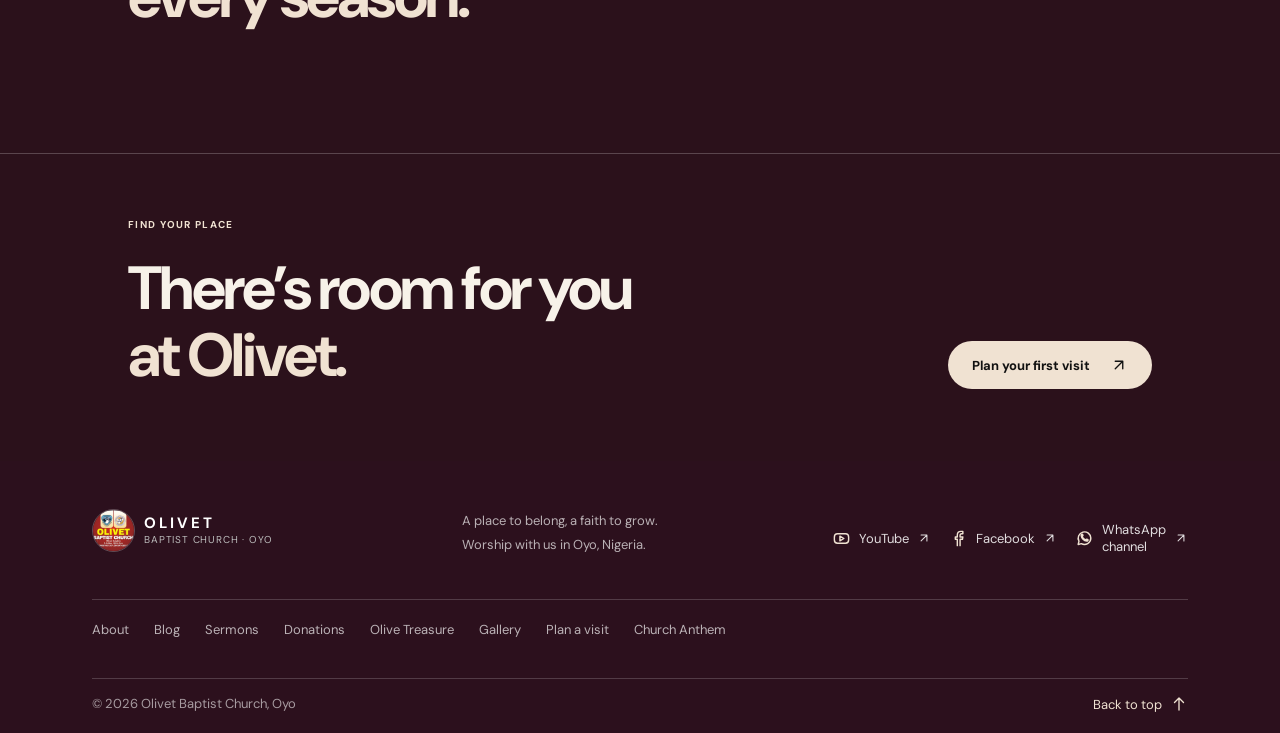
==== commit f88739be: "Add Church Anthem section Co-authored-by: Copilot <223556219+Copilot@users.noreply.github.com>" ====
--- a/about.html
+++ b/about.html
@@ -35,6 +35,18 @@
         </div>
         <div class="story-photo"><img src="assets/IMG-20260530-WA0036.jpg" alt="Members of Olivet Baptist Church worshipping together" loading="lazy"><span class="story-photo-caption">Olivet Heights · Oyo</span></div>
       </section>
+      <section class="anthem-section section-wrap" id="church-anthem" aria-labelledby="church-anthem-title">
+        <div class="anthem-inner">
+          <p class="eyebrow"><span></span> Our song of faith</p>
+          <h2 id="church-anthem-title">The Church Anthem</h2>
+          <p class="anthem-author">Written by Abimbola Julius Akinola</p>
+          <div class="anthem-lyrics">
+            <p class="anthem-verse"><strong>1.</strong> Olivet Baptist Church Oyo<br>The Church on the heights of Olive<br>Where everybody is somebody<br>Jesus reigns supreme.</p>
+            <div class="anthem-chorus"><strong>Chorus</strong><p>We are one body in Christ;<br>Let us join our hands to do the work<br>Build faith, build lives, build God’s Kingdom<br>And give all it takes to reach heaven at last...</p></div>
+            <p class="anthem-verse"><strong>2.</strong> We walk in the way of the Cross<br>Sharing the salvation story<br>that Jesus Christ, the lamb of God<br>Is the way to eternal life. <span class="anthem-repeat">(Chorus)</span></p>
+          </div>
+        </div>
+      </section>
       <section class="belief-band">
         <div class="section-wrap belief-inner"><p class="eyebrow eyebrow-light"><span></span> What guides us</p><h2>Worship with purpose.<br><em>Love without limits.</em></h2><p>We are committed to making disciples through Christ-centred evangelism, heartfelt worship, deliberate discipleship, warm fellowship, and active missions—guided by the Great Commission and the Great Commandment.</p></div>
       </section>
@@ -45,7 +57,7 @@
       <section class="section-wrap ministry-cta"><div><p class="eyebrow"><span></span> Find your place</p><h2>There’s room for you<br><em>at Olivet.</em></h2></div><a class="button button-dark" href="visit.html">Plan your first visit <svg class="icon icon-arrow-up-right" viewBox="0 0 24 24" fill="none" stroke="currentColor" stroke-width="1.8" stroke-linecap="round" stroke-linejoin="round" aria-hidden="true" focusable="false"><path d="M7 17 17 7M7 7h10v10"/></svg></a></section>
     </main>
     <footer class="site-footer">
-      <div class="footer-main"><a class="brand brand-footer" href="index.html" aria-label="Olivet Baptist Church home"><img class="brand-logo" src="assets/cropped-Olivetlogo.jpeg" alt=""><span class="brand-name"><strong>OLIVET</strong><small>BAPTIST CHURCH · OYO</small></span></a><p>A place to belong, a faith to grow.<br>Worship with us in Oyo, Nigeria.</p><div class="footer-socials" aria-label="Social media"><a href="https://www.youtube.com/@olivetbaptistchurchoyo" target="_blank" rel="noreferrer"><svg class="icon icon-youtube social-icon" viewBox="0 0 24 24" fill="none" stroke="currentColor" stroke-width="1.8" stroke-linecap="round" stroke-linejoin="round" aria-hidden="true" focusable="false"><rect x="3" y="6" width="18" height="12" rx="4"/><path d="m10 9 5 3-5 3z"/></svg><span>YouTube</span> <svg class="icon icon-arrow-up-right" viewBox="0 0 24 24" fill="none" stroke="currentColor" stroke-width="1.8" stroke-linecap="round" stroke-linejoin="round" aria-hidden="true" focusable="false"><path d="M7 17 17 7M7 7h10v10"/></svg></a><a href="https://www.facebook.com/share/p/1FdBsMkZnK/" target="_blank" rel="noreferrer"><svg class="icon icon-facebook social-icon" viewBox="0 0 24 24" fill="none" stroke="currentColor" stroke-width="1.8" stroke-linecap="round" stroke-linejoin="round" aria-hidden="true" focusable="false"><path d="M14 21v-8h3l.5-3H14V8c0-1 .5-2 2-2h1.5V3H15c-3 0-4.5 1.8-4.5 4.6V10H8v3h2.5v8"/></svg><span>Facebook</span> <svg class="icon icon-arrow-up-right" viewBox="0 0 24 24" fill="none" stroke="currentColor" stroke-width="1.8" stroke-linecap="round" stroke-linejoin="round" aria-hidden="true" focusable="false"><path d="M7 17 17 7M7 7h10v10"/></svg></a><a href="https://whatsapp.com/channel/0029Vb96XgZEquiRtHZphS29" target="_blank" rel="noreferrer"><svg class="icon icon-whatsapp social-icon" viewBox="0 0 24 24" fill="none" stroke="currentColor" stroke-width="1.8" stroke-linecap="round" stroke-linejoin="round" aria-hidden="true" focusable="false"><path d="M20 11.5a8 8 0 0 1-12 7l-4 1 1-4a8 8 0 1 1 15-4Z"/><path d="M9 8.5c.3 2.5 2.2 4.4 4.7 5.3l1.3-1 1.5.8c.1.8-.6 1.6-1.6 1.6-3.6-.4-6.7-3.5-7.1-7.1 0-.9.7-1.6 1.5-1.6l.8 1.5Z"/></svg><span>WhatsApp channel</span> <svg class="icon icon-arrow-up-right" viewBox="0 0 24 24" fill="none" stroke="currentColor" stroke-width="1.8" stroke-linecap="round" stroke-linejoin="round" aria-hidden="true" focusable="false"><path d="M7 17 17 7M7 7h10v10"/></svg></a></div><nav class="footer-pages" aria-label="Pages"><a href="about.html">About</a><a href="blog.html">Blog</a><a href="sermons.html">Sermons</a><a href="donations.html">Donations</a><a href="olive-treasure.html">Olive Treasure</a><a href="gallery.html">Gallery</a><a href="visit.html">Plan a visit</a></nav></div>
+      <div class="footer-main"><a class="brand brand-footer" href="index.html" aria-label="Olivet Baptist Church home"><img class="brand-logo" src="assets/cropped-Olivetlogo.jpeg" alt=""><span class="brand-name"><strong>OLIVET</strong><small>BAPTIST CHURCH · OYO</small></span></a><p>A place to belong, a faith to grow.<br>Worship with us in Oyo, Nigeria.</p><div class="footer-socials" aria-label="Social media"><a href="https://www.youtube.com/@olivetbaptistchurchoyo" target="_blank" rel="noreferrer"><svg class="icon icon-youtube social-icon" viewBox="0 0 24 24" fill="none" stroke="currentColor" stroke-width="1.8" stroke-linecap="round" stroke-linejoin="round" aria-hidden="true" focusable="false"><rect x="3" y="6" width="18" height="12" rx="4"/><path d="m10 9 5 3-5 3z"/></svg><span>YouTube</span> <svg class="icon icon-arrow-up-right" viewBox="0 0 24 24" fill="none" stroke="currentColor" stroke-width="1.8" stroke-linecap="round" stroke-linejoin="round" aria-hidden="true" focusable="false"><path d="M7 17 17 7M7 7h10v10"/></svg></a><a href="https://www.facebook.com/share/p/1FdBsMkZnK/" target="_blank" rel="noreferrer"><svg class="icon icon-facebook social-icon" viewBox="0 0 24 24" fill="none" stroke="currentColor" stroke-width="1.8" stroke-linecap="round" stroke-linejoin="round" aria-hidden="true" focusable="false"><path d="M14 21v-8h3l.5-3H14V8c0-1 .5-2 2-2h1.5V3H15c-3 0-4.5 1.8-4.5 4.6V10H8v3h2.5v8"/></svg><span>Facebook</span> <svg class="icon icon-arrow-up-right" viewBox="0 0 24 24" fill="none" stroke="currentColor" stroke-width="1.8" stroke-linecap="round" stroke-linejoin="round" aria-hidden="true" focusable="false"><path d="M7 17 17 7M7 7h10v10"/></svg></a><a href="https://whatsapp.com/channel/0029Vb96XgZEquiRtHZphS29" target="_blank" rel="noreferrer"><svg class="icon icon-whatsapp social-icon" viewBox="0 0 24 24" fill="none" stroke="currentColor" stroke-width="1.8" stroke-linecap="round" stroke-linejoin="round" aria-hidden="true" focusable="false"><path d="M20 11.5a8 8 0 0 1-12 7l-4 1 1-4a8 8 0 1 1 15-4Z"/><path d="M9 8.5c.3 2.5 2.2 4.4 4.7 5.3l1.3-1 1.5.8c.1.8-.6 1.6-1.6 1.6-3.6-.4-6.7-3.5-7.1-7.1 0-.9.7-1.6 1.5-1.6l.8 1.5Z"/></svg><span>WhatsApp channel</span> <svg class="icon icon-arrow-up-right" viewBox="0 0 24 24" fill="none" stroke="currentColor" stroke-width="1.8" stroke-linecap="round" stroke-linejoin="round" aria-hidden="true" focusable="false"><path d="M7 17 17 7M7 7h10v10"/></svg></a></div><nav class="footer-pages" aria-label="Pages"><a href="about.html">About</a><a href="blog.html">Blog</a><a href="sermons.html">Sermons</a><a href="donations.html">Donations</a><a href="olive-treasure.html">Olive Treasure</a><a href="gallery.html">Gallery</a><a href="visit.html">Plan a visit</a><a href="about.html#church-anthem">Church Anthem</a></nav></div>
       <div class="footer-bottom"><span>© <span id="current-year">2026</span> Olivet Baptist Church, Oyo</span><a href="#">Back to top <svg class="icon icon-arrow-up" viewBox="0 0 24 24" fill="none" stroke="currentColor" stroke-width="1.8" stroke-linecap="round" stroke-linejoin="round" aria-hidden="true" focusable="false"><path d="M12 20V4m-6 6 6-6 6 6"/></svg></a></div>
     </footer>
   </body>
--- a/styles.css
+++ b/styles.css
@@ -309,6 +309,18 @@
 .story-photo::before { position: absolute; inset: 25px 25px 0 0; border: 1px solid #c7bca7; content: ""; }
 .story-photo img { position: relative; width: 100%; aspect-ratio: 4 / 4.7; object-fit: cover; }
 .story-photo-caption { position: absolute; right: 0; bottom: 0; padding: 10px 15px; background: var(--clay); color: white; font-size: 10px; letter-spacing: .08em; text-transform: uppercase; }
+
+.anthem-section { padding-top: 85px; padding-bottom: 90px; background: var(--lime); color: var(--green-deep); }
+.anthem-inner { max-width: 860px; margin: 0 auto; text-align: center; }
+.anthem-section .eyebrow { justify-content: center; color: var(--green); }
+.anthem-section h2 { margin-bottom: 10px; font-size: clamp(36px, 5vw, 56px); text-transform: capitalize; }
+.anthem-author { margin-bottom: 34px; color: #614a50; font-size: 14px; }
+.anthem-lyrics { display: grid; gap: 25px; justify-items: center; font-size: clamp(15px, 2vw, 18px); line-height: 1.8; }
+.anthem-verse, .anthem-chorus p { margin: 0; }
+.anthem-verse strong, .anthem-chorus > strong { color: var(--green); }
+.anthem-chorus { width: min(100%, 700px); padding: 22px 24px; border-top: 1px solid rgba(44,16,29,.22); border-bottom: 1px solid rgba(44,16,29,.22); }
+.anthem-chorus > strong { display: block; margin-bottom: 8px; }
+.anthem-repeat { color: var(--green); font-weight: 700; }
 
 .belief-band, .visit-contact-band { background: var(--green-deep); color: white; }
 .belief-inner { padding-top: 80px; padding-bottom: 83px; }
@@ -367,10 +379,17 @@
 .viewer-fallback a { text-decoration: underline; }
 
 .gallery-section { padding-bottom: 65px; }
-.gallery-grid { display: grid; grid-template-columns: repeat(4, minmax(0, 1fr)); gap: 12px; }
-.gallery-grid a { display: block; overflow: hidden; background: var(--paper-deep); }
+.gallery-controls { display: flex; align-items: center; gap: 16px; margin-bottom: 16px; }
+.gallery-scroll-toggle { border-color: rgba(255,255,255,.35); }
+.gallery-scroll-status { color: #bdbdbd; font-size: 12px; }
+.gallery-grid { display: flex; gap: 12px; overflow-x: auto; padding: 4px 2px 14px; scroll-snap-type: x mandatory; scrollbar-color: var(--clay) var(--paper-deep); }
+.gallery-grid a { display: block; flex: 0 0 calc((100% - 36px) / 4); overflow: hidden; background: var(--paper-deep); scroll-snap-align: start; }
 .gallery-grid img { width: 100%; height: 100%; min-height: 175px; aspect-ratio: 1.08 / 1; object-fit: cover; transition: transform .35s ease; }
 .gallery-grid a:hover img { transform: scale(1.05); }
+@media (max-width: 680px) {
+  .gallery-grid a { flex-basis: 78%; }
+  .gallery-controls { align-items: flex-start; flex-direction: column; gap: 8px; }
+}
 .video-section { padding-top: 50px; }
 .video-grid { display: grid; grid-template-columns: repeat(3, minmax(0, 1fr)); gap: 22px; }
 .video-grid figure { margin: 0; }
@@ -575,13 +594,19 @@
 .eyebrow-light { color: white; }
 
 .hero { min-height: min(690px, calc(100svh - 78px)); justify-content: center; text-align: center; }
-.hero-image { object-position: center 38%; }
+.hero-image { object-position: center 38%; opacity: 0; transition: opacity 1s ease; }
+.hero-image.is-active { opacity: 1; }
 .hero-shade { background: linear-gradient(180deg, rgba(0,0,0,.2) 0%, rgba(0,0,0,.18) 30%, rgba(0,0,0,.82) 100%), linear-gradient(90deg, rgba(0,0,0,.18), rgba(0,0,0,.08), rgba(0,0,0,.18)); }
 .hero-content { width: min(1400px, 100%); padding: 90px 7% 140px; }
 .hero-content .eyebrow { justify-content: center; }
 .hero h1 { max-width: 1300px; margin: 0 auto 24px; font-size: clamp(58px, 6.4vw, 94px); line-height: .96; letter-spacing: -.065em; text-transform: uppercase; }
 .hero h1 em { color: white; }
 .hero-copy { max-width: 560px; margin: 0 auto 28px; color: rgba(255,255,255,.9); font-size: clamp(14px, 1.4vw, 18px); line-height: 1.65; }
+.hero-carousel-controls { display: flex; align-items: center; justify-content: center; gap: 10px; }
+.hero-slide-button { width: 10px; height: 10px; padding: 0; border: 1px solid white; border-radius: 50%; background: transparent; cursor: pointer; }
+.hero-slide-button:focus-visible, .gallery-scroll-toggle:focus-visible { outline: 3px solid var(--lime); outline-offset: 3px; }
+.hero-slide-button[aria-pressed="true"] { background: var(--lime); border-color: var(--lime); }
+.gallery-scroll-toggle { min-height: 40px; padding: 0 13px; border: 1px solid rgba(255,255,255,.55); border-radius: 999px; background: transparent; color: white; font: inherit; font-size: 12px; cursor: pointer; }
 .hero-actions { justify-content: center; gap: 12px; }
 .button { min-height: 51px; padding: 0 25px; border-radius: 999px; font-size: 12px; }
 .button-light { background: white; color: #111; }
@@ -620,7 +645,7 @@
 .ministries-inner { padding-top: 95px; padding-bottom: 90px; }
 .ministries-heading > p { color: #555; }
 .ministries-heading h2 em { color: var(--clay); }
-.ministry-grid { grid-template-columns: repeat(3, minmax(0, 1fr)); gap: 14px; border: 0; }
+.ministry-grid { grid-template-columns: repeat(4, minmax(0, 1fr)); gap: 14px; border: 0; }
 .ministry-card, .ministry-card + .ministry-card { min-height: 285px; padding: 22px; border: 0; background: var(--white); }
 .card-number { color: #777; }
 .card-symbol { color: var(--clay); }
@@ -762,9 +787,7 @@
   align-items: center;
 }
 .hero-image { object-position: center 46%; }
-.hero-shade {
-  background: linear-gradient(180deg, rgba(0,0,0,.32) 0%, rgba(0,0,0,.26) 38%, rgba(0,0,0,.7) 78%, #111 100%);
-}
+.hero-shade { background: linear-gradient(180deg, rgba(44,16,29,.08) 0%, rgba(44,16,29,.14) 25%, rgba(44,16,29,.55) 60%, rgba(20,7,13,.9) 100%); }
 .hero-content { width: 100%; padding: 60px 7% 150px; }
 .hero-kicker {
   margin: 0 0 24px;
@@ -782,8 +805,9 @@
   letter-spacing: -.055em;
   text-transform: none;
   text-wrap: balance;
-}
-.hero-copy { max-width: 520px; margin-bottom: 0; font-size: 17px; }
+  text-shadow: 0 2px 24px rgba(20,7,13,.65);
+}
+.hero-copy { max-width: 520px; margin-bottom: 0; font-size: 17px; text-shadow: 0 1px 12px rgba(20,7,13,.8); }
 .hero-bottom {
   position: absolute;
   z-index: 1;
@@ -893,17 +917,23 @@
 .discover-card h3 { margin: 10px 0 20px; font-size: clamp(22px, 2.2vw, 29px); line-height: 1.15; }
 .discover-card .button { min-height: 44px; font-size: 12px; }
 
-.ministries-section { background: #f3f1ec; }
+.ministries-section { background: var(--lime); color: #38212a; }
+.ministries-section .eyebrow { color: var(--green); }
+.ministries-section .ministries-heading h2 em { color: var(--green); }
 .ministry-grid { gap: 16px; }
+.ministry-card h3 { font-size: 20px; }
 .ministry-card, .ministry-card + .ministry-card { min-height: 235px; border-radius: 14px; }
 .ministry-card p { font-size: 13px; line-height: 1.6; }
-.ministry-card h3 { font-size: 20px; }
 .contact-options strong, .visit-details > div { font-size: 13px; }
 .footer-pages a, .footer-socials a, .footer-main > p { font-size: 12px; }
 .footer-bottom { font-size: 11px; }
 .story-card-copy > p:not(.story-date), .history-details p, .article-body p { font-size: 14px; }
 .section-heading-row > p, .story-copy > p:not(.eyebrow), .page-hero-content > p:not(.eyebrow) { font-size: 15px; }
 
+@media (max-width: 1100px) {
+  .ministry-grid { grid-template-columns: repeat(2, minmax(0, 1fr)); }
+}
+
 @media (max-width: 900px) {
   .navigation { max-height: calc(100svh - 72px); overflow-y: auto; }
   .next-steps-grid { grid-template-columns: repeat(2, minmax(0, 1fr)); }
@@ -915,7 +945,6 @@
   .navigation { max-height: calc(100svh - 66px); }
   .hero { min-height: max(660px, calc(100svh - 66px)); align-items: center; }
   .hero-image { object-position: 55% center; }
-  .hero-shade { background: linear-gradient(180deg, rgba(0,0,0,.35), rgba(0,0,0,.35) 40%, rgba(0,0,0,.92) 100%); }
   .hero-content { padding: 30px 6% 220px; }
   .hero-kicker { margin-bottom: 18px; font-size: 10px; }
   .hero h1 { font-size: clamp(48px, 12vw, 68px); }
@@ -946,7 +975,7 @@
 }
 
 @media (prefers-reduced-motion: reduce) {
-  .button, .step-card, .discover-card > img { transition: none; }
+  .button, .step-card, .discover-card > img, .hero-image { transition: none; }
   .button:hover, .step-card:hover, .discover-card:hover > img { transform: none; }
 }
 
@@ -1021,9 +1050,10 @@
 /* Practical pathways and readable supporting text */
 .brand-name small { font-size: 10px; letter-spacing: .08em; }
 .menu-toggle { min-height: 44px; }
-.ministry-inquiry { display: flex; flex-wrap: wrap; align-items: center; gap: 18px; margin-top: 24px; }
+.ministry-inquiry { position: relative; z-index: 1; display: flex; flex-wrap: wrap; align-items: center; gap: 18px; margin-top: 24px; padding-top: 18px; border-top: 1px solid rgba(56,33,42,.2); }
 .ministry-inquiry .ministry-footnote { margin: 0; color: #444; font-size: 15px; }
-.ministry-inquiry .button { margin-left: auto; }
+.ministry-inquiry .button { min-height: 52px; margin-left: auto; background: var(--green); color: var(--white); }
+.ministry-inquiry .button:hover { background: var(--green-deep); }
 .visit-hero-actions, .publication-actions { display: flex; flex-wrap: wrap; align-items: center; gap: 14px; margin-top: 22px; }
 .page-hero-content .visit-hero-actions .button, .publication-actions .button { margin-top: 0; }
 .page-hero-visit { min-height: 370px; }
@@ -1080,7 +1110,8 @@
   .welcome-copy p, .about-copy > p:not(.eyebrow), .gather-description,
   .community-feature-content > p:not(.eyebrow) { font-size: 15px; }
   .hero-actions .button { font-size: 13px; }
-  .ministry-inquiry .button { margin-left: 0; }
+  .ministry-inquiry { align-items: stretch; flex-direction: column; }
+  .ministry-inquiry .button { width: 100%; margin-left: 0; }
   .giving-options { grid-template-columns: 1fr; }
   .giving-options article { padding: 24px; }
   .visit-hero-actions { gap: 10px; }
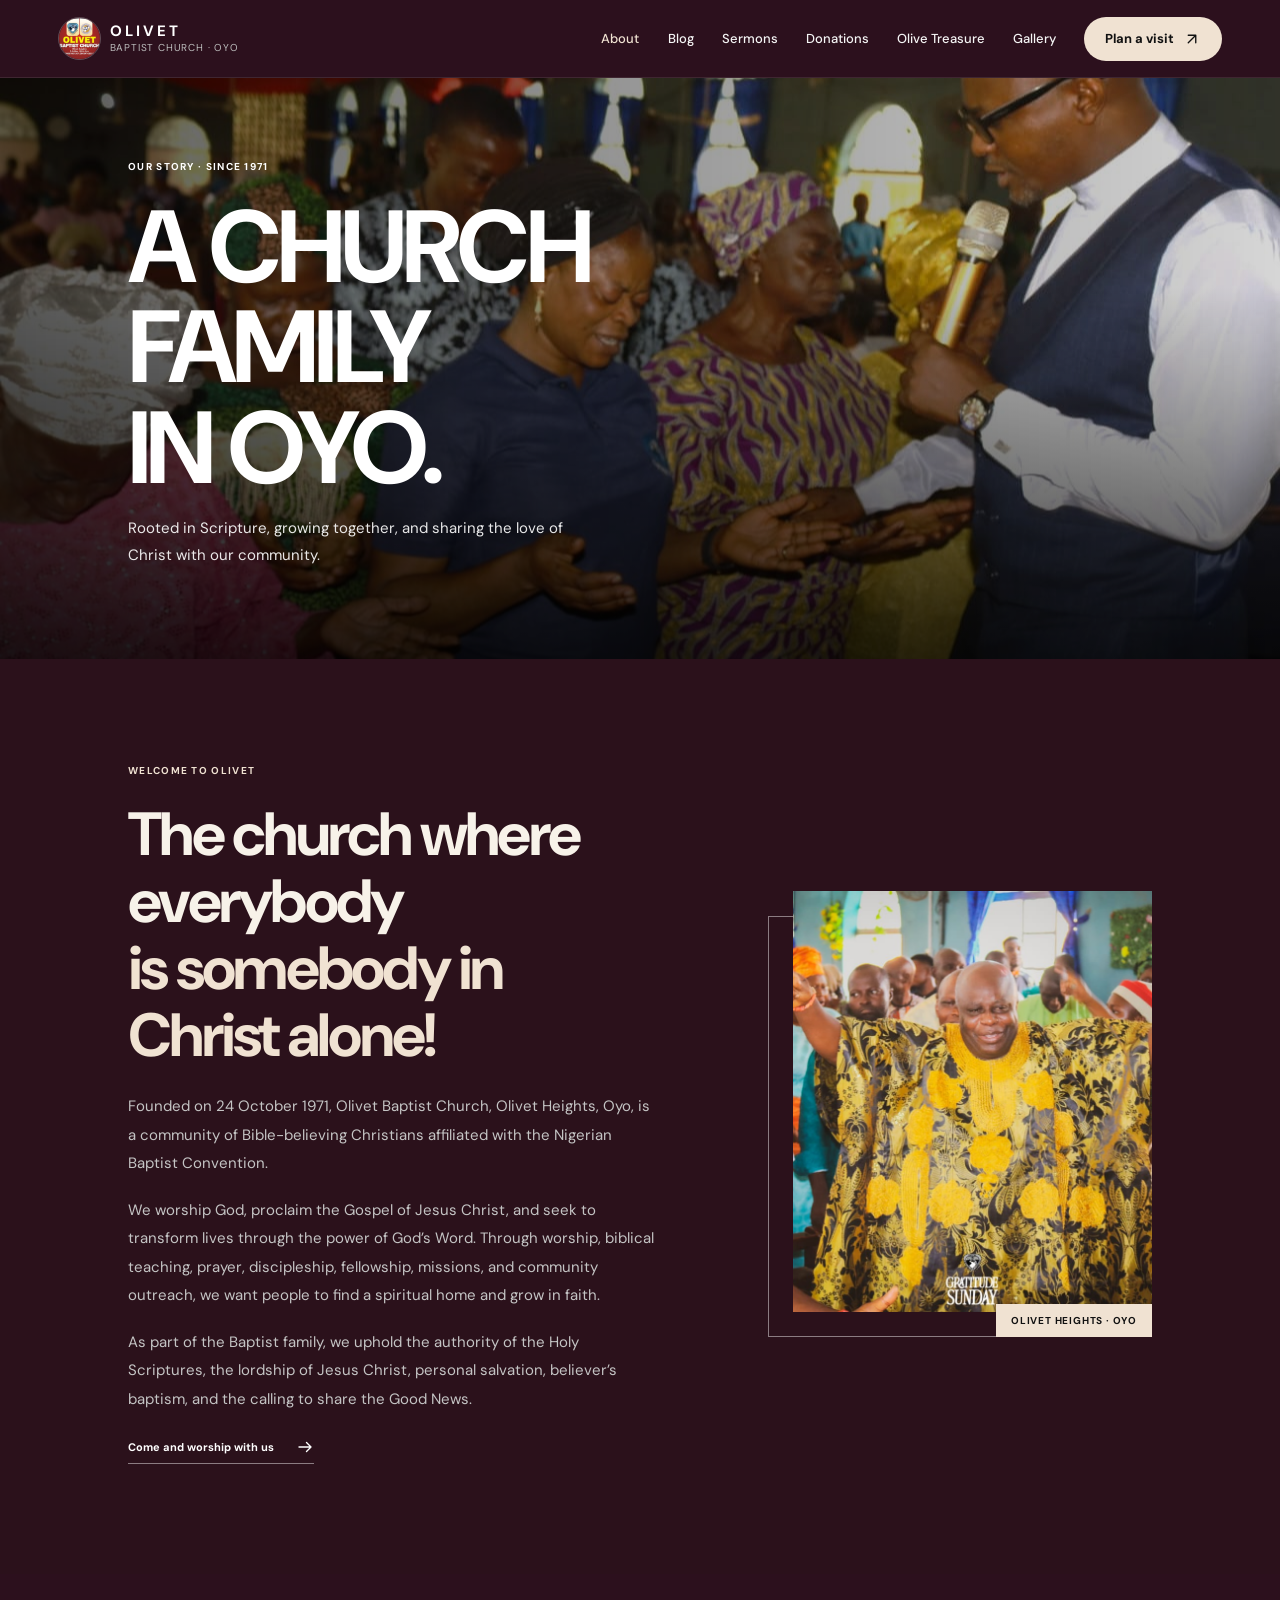
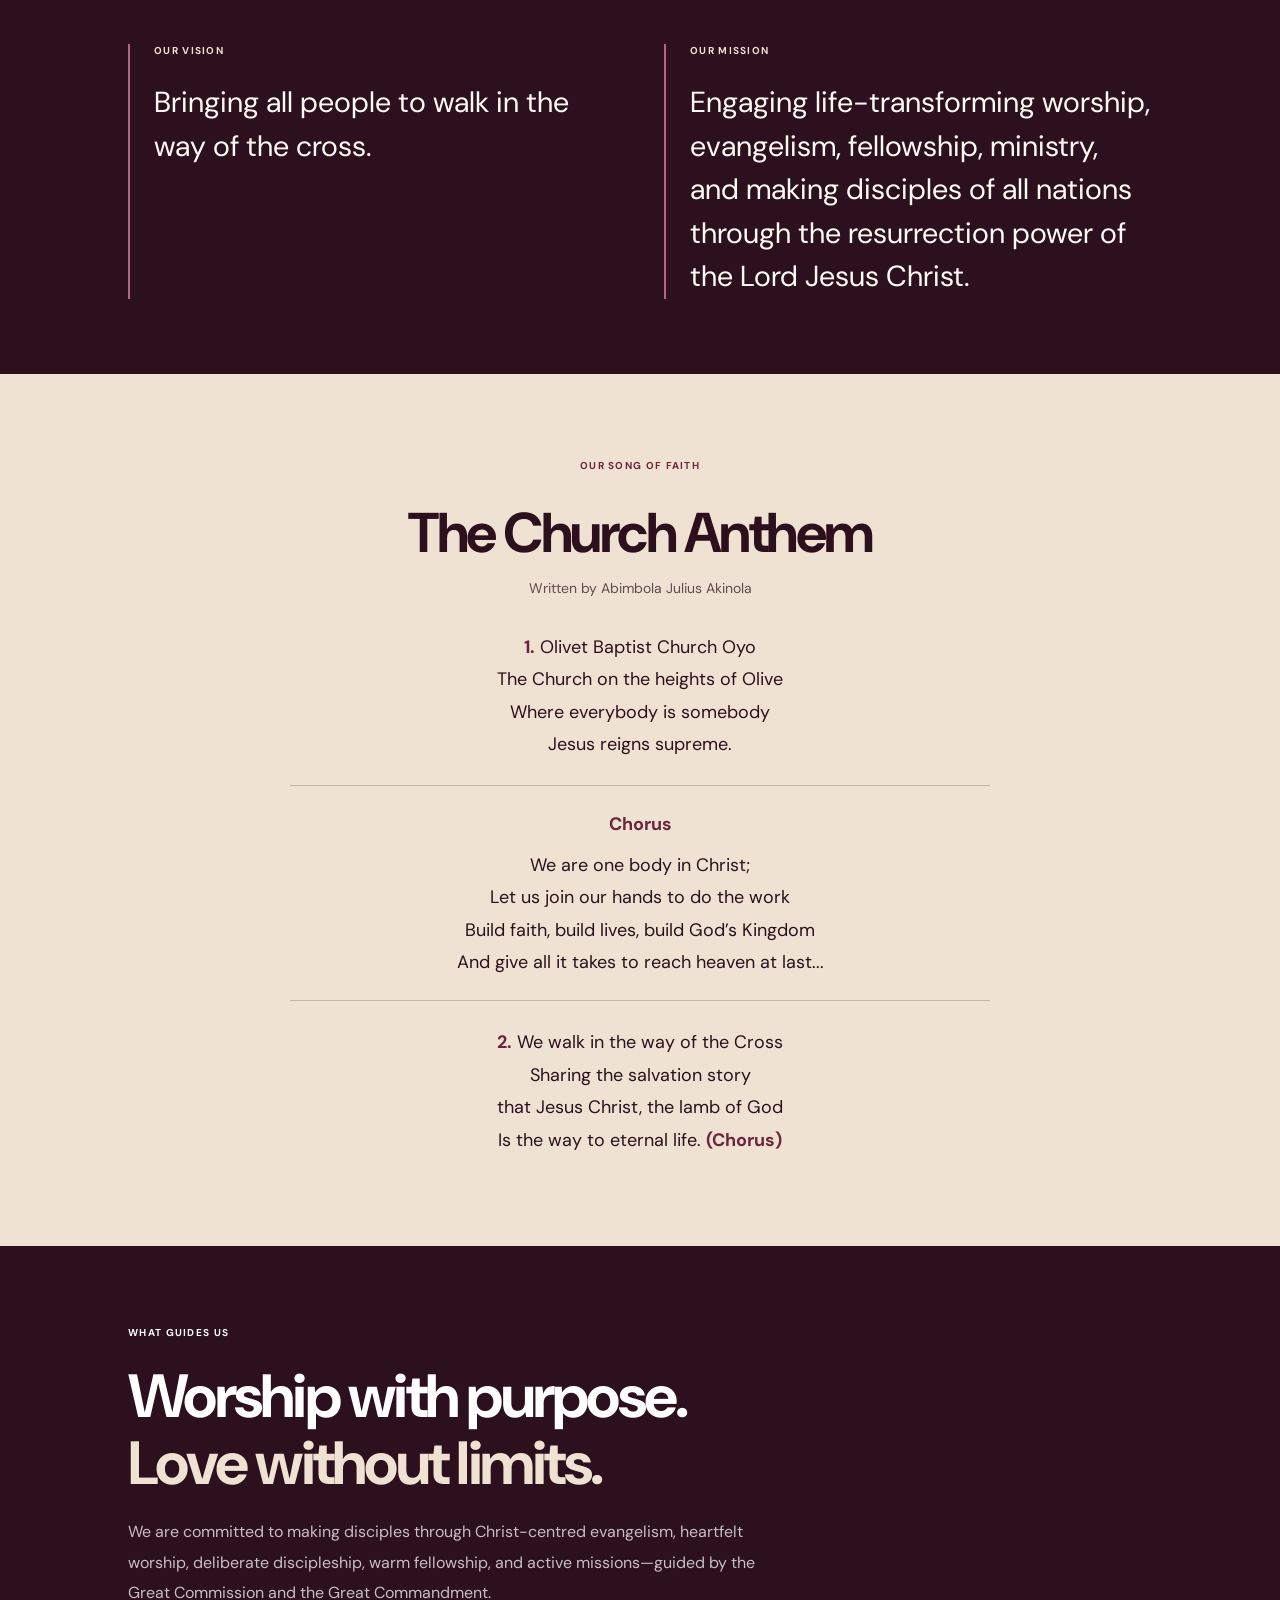
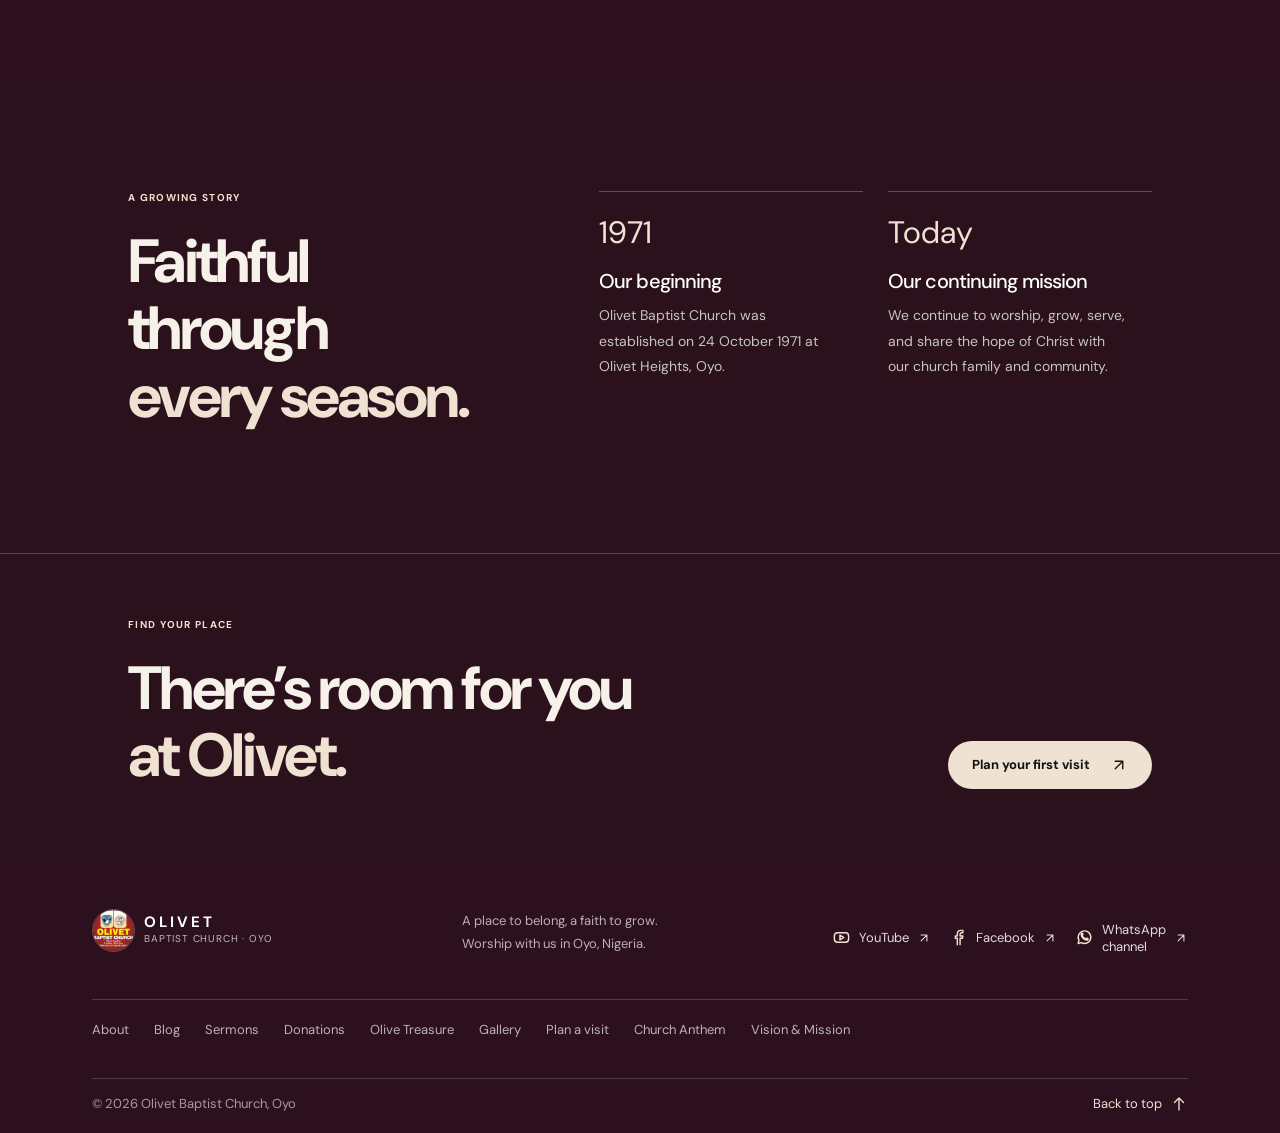
==== commit b264fd8a: "Add church vision and mission statements Co-authored-by: Copilot <223556219+Copilot@users.noreply.gi" ====
--- a/about.html
+++ b/about.html
@@ -35,6 +35,16 @@
         </div>
         <div class="story-photo"><img src="assets/IMG-20260530-WA0036.jpg" alt="Members of Olivet Baptist Church worshipping together" loading="lazy"><span class="story-photo-caption">Olivet Heights · Oyo</span></div>
       </section>
+      <section class="vision-mission-section section-wrap" id="vision-mission" aria-label="Our vision and mission">
+        <article class="vision-mission-card">
+          <p class="eyebrow"><span></span> Our Vision</p>
+          <p>Bringing all people to walk in the way of the cross.</p>
+        </article>
+        <article class="vision-mission-card">
+          <p class="eyebrow"><span></span> Our Mission</p>
+          <p>Engaging life-transforming worship, evangelism, fellowship, ministry, and making disciples of all nations through the resurrection power of the Lord Jesus Christ.</p>
+        </article>
+      </section>
       <section class="anthem-section section-wrap" id="church-anthem" aria-labelledby="church-anthem-title">
         <div class="anthem-inner">
           <p class="eyebrow"><span></span> Our song of faith</p>
@@ -57,7 +67,7 @@
       <section class="section-wrap ministry-cta"><div><p class="eyebrow"><span></span> Find your place</p><h2>There’s room for you<br><em>at Olivet.</em></h2></div><a class="button button-dark" href="visit.html">Plan your first visit <svg class="icon icon-arrow-up-right" viewBox="0 0 24 24" fill="none" stroke="currentColor" stroke-width="1.8" stroke-linecap="round" stroke-linejoin="round" aria-hidden="true" focusable="false"><path d="M7 17 17 7M7 7h10v10"/></svg></a></section>
     </main>
     <footer class="site-footer">
-      <div class="footer-main"><a class="brand brand-footer" href="index.html" aria-label="Olivet Baptist Church home"><img class="brand-logo" src="assets/cropped-Olivetlogo.jpeg" alt=""><span class="brand-name"><strong>OLIVET</strong><small>BAPTIST CHURCH · OYO</small></span></a><p>A place to belong, a faith to grow.<br>Worship with us in Oyo, Nigeria.</p><div class="footer-socials" aria-label="Social media"><a href="https://www.youtube.com/@olivetbaptistchurchoyo" target="_blank" rel="noreferrer"><svg class="icon icon-youtube social-icon" viewBox="0 0 24 24" fill="none" stroke="currentColor" stroke-width="1.8" stroke-linecap="round" stroke-linejoin="round" aria-hidden="true" focusable="false"><rect x="3" y="6" width="18" height="12" rx="4"/><path d="m10 9 5 3-5 3z"/></svg><span>YouTube</span> <svg class="icon icon-arrow-up-right" viewBox="0 0 24 24" fill="none" stroke="currentColor" stroke-width="1.8" stroke-linecap="round" stroke-linejoin="round" aria-hidden="true" focusable="false"><path d="M7 17 17 7M7 7h10v10"/></svg></a><a href="https://www.facebook.com/share/p/1FdBsMkZnK/" target="_blank" rel="noreferrer"><svg class="icon icon-facebook social-icon" viewBox="0 0 24 24" fill="none" stroke="currentColor" stroke-width="1.8" stroke-linecap="round" stroke-linejoin="round" aria-hidden="true" focusable="false"><path d="M14 21v-8h3l.5-3H14V8c0-1 .5-2 2-2h1.5V3H15c-3 0-4.5 1.8-4.5 4.6V10H8v3h2.5v8"/></svg><span>Facebook</span> <svg class="icon icon-arrow-up-right" viewBox="0 0 24 24" fill="none" stroke="currentColor" stroke-width="1.8" stroke-linecap="round" stroke-linejoin="round" aria-hidden="true" focusable="false"><path d="M7 17 17 7M7 7h10v10"/></svg></a><a href="https://whatsapp.com/channel/0029Vb96XgZEquiRtHZphS29" target="_blank" rel="noreferrer"><svg class="icon icon-whatsapp social-icon" viewBox="0 0 24 24" fill="none" stroke="currentColor" stroke-width="1.8" stroke-linecap="round" stroke-linejoin="round" aria-hidden="true" focusable="false"><path d="M20 11.5a8 8 0 0 1-12 7l-4 1 1-4a8 8 0 1 1 15-4Z"/><path d="M9 8.5c.3 2.5 2.2 4.4 4.7 5.3l1.3-1 1.5.8c.1.8-.6 1.6-1.6 1.6-3.6-.4-6.7-3.5-7.1-7.1 0-.9.7-1.6 1.5-1.6l.8 1.5Z"/></svg><span>WhatsApp channel</span> <svg class="icon icon-arrow-up-right" viewBox="0 0 24 24" fill="none" stroke="currentColor" stroke-width="1.8" stroke-linecap="round" stroke-linejoin="round" aria-hidden="true" focusable="false"><path d="M7 17 17 7M7 7h10v10"/></svg></a></div><nav class="footer-pages" aria-label="Pages"><a href="about.html">About</a><a href="blog.html">Blog</a><a href="sermons.html">Sermons</a><a href="donations.html">Donations</a><a href="olive-treasure.html">Olive Treasure</a><a href="gallery.html">Gallery</a><a href="visit.html">Plan a visit</a><a href="about.html#church-anthem">Church Anthem</a></nav></div>
+      <div class="footer-main"><a class="brand brand-footer" href="index.html" aria-label="Olivet Baptist Church home"><img class="brand-logo" src="assets/cropped-Olivetlogo.jpeg" alt=""><span class="brand-name"><strong>OLIVET</strong><small>BAPTIST CHURCH · OYO</small></span></a><p>A place to belong, a faith to grow.<br>Worship with us in Oyo, Nigeria.</p><div class="footer-socials" aria-label="Social media"><a href="https://www.youtube.com/@olivetbaptistchurchoyo" target="_blank" rel="noreferrer"><svg class="icon icon-youtube social-icon" viewBox="0 0 24 24" fill="none" stroke="currentColor" stroke-width="1.8" stroke-linecap="round" stroke-linejoin="round" aria-hidden="true" focusable="false"><rect x="3" y="6" width="18" height="12" rx="4"/><path d="m10 9 5 3-5 3z"/></svg><span>YouTube</span> <svg class="icon icon-arrow-up-right" viewBox="0 0 24 24" fill="none" stroke="currentColor" stroke-width="1.8" stroke-linecap="round" stroke-linejoin="round" aria-hidden="true" focusable="false"><path d="M7 17 17 7M7 7h10v10"/></svg></a><a href="https://www.facebook.com/share/p/1FdBsMkZnK/" target="_blank" rel="noreferrer"><svg class="icon icon-facebook social-icon" viewBox="0 0 24 24" fill="none" stroke="currentColor" stroke-width="1.8" stroke-linecap="round" stroke-linejoin="round" aria-hidden="true" focusable="false"><path d="M14 21v-8h3l.5-3H14V8c0-1 .5-2 2-2h1.5V3H15c-3 0-4.5 1.8-4.5 4.6V10H8v3h2.5v8"/></svg><span>Facebook</span> <svg class="icon icon-arrow-up-right" viewBox="0 0 24 24" fill="none" stroke="currentColor" stroke-width="1.8" stroke-linecap="round" stroke-linejoin="round" aria-hidden="true" focusable="false"><path d="M7 17 17 7M7 7h10v10"/></svg></a><a href="https://whatsapp.com/channel/0029Vb96XgZEquiRtHZphS29" target="_blank" rel="noreferrer"><svg class="icon icon-whatsapp social-icon" viewBox="0 0 24 24" fill="none" stroke="currentColor" stroke-width="1.8" stroke-linecap="round" stroke-linejoin="round" aria-hidden="true" focusable="false"><path d="M20 11.5a8 8 0 0 1-12 7l-4 1 1-4a8 8 0 1 1 15-4Z"/><path d="M9 8.5c.3 2.5 2.2 4.4 4.7 5.3l1.3-1 1.5.8c.1.8-.6 1.6-1.6 1.6-3.6-.4-6.7-3.5-7.1-7.1 0-.9.7-1.6 1.5-1.6l.8 1.5Z"/></svg><span>WhatsApp channel</span> <svg class="icon icon-arrow-up-right" viewBox="0 0 24 24" fill="none" stroke="currentColor" stroke-width="1.8" stroke-linecap="round" stroke-linejoin="round" aria-hidden="true" focusable="false"><path d="M7 17 17 7M7 7h10v10"/></svg></a></div><nav class="footer-pages" aria-label="Pages"><a href="about.html">About</a><a href="blog.html">Blog</a><a href="sermons.html">Sermons</a><a href="donations.html">Donations</a><a href="olive-treasure.html">Olive Treasure</a><a href="gallery.html">Gallery</a><a href="visit.html">Plan a visit</a><a href="about.html#church-anthem">Church Anthem</a><a href="about.html#vision-mission">Vision &amp; Mission</a></nav></div>
       <div class="footer-bottom"><span>© <span id="current-year">2026</span> Olivet Baptist Church, Oyo</span><a href="#">Back to top <svg class="icon icon-arrow-up" viewBox="0 0 24 24" fill="none" stroke="currentColor" stroke-width="1.8" stroke-linecap="round" stroke-linejoin="round" aria-hidden="true" focusable="false"><path d="M12 20V4m-6 6 6-6 6 6"/></svg></a></div>
     </footer>
   </body>
--- a/styles.css
+++ b/styles.css
@@ -309,6 +309,11 @@
 .story-photo::before { position: absolute; inset: 25px 25px 0 0; border: 1px solid #c7bca7; content: ""; }
 .story-photo img { position: relative; width: 100%; aspect-ratio: 4 / 4.7; object-fit: cover; }
 .story-photo-caption { position: absolute; right: 0; bottom: 0; padding: 10px 15px; background: var(--clay); color: white; font-size: 10px; letter-spacing: .08em; text-transform: uppercase; }
+
+.vision-mission-section { display: grid; grid-template-columns: repeat(2, minmax(0, 1fr)); gap: 48px; padding-top: 70px; padding-bottom: 75px; background: var(--green-deep); color: var(--white); }
+.vision-mission-card { padding-left: 24px; border-left: 2px solid var(--clay); }
+.vision-mission-card .eyebrow { color: var(--lime); }
+.vision-mission-card > p:last-child { max-width: 520px; margin: 0; font-family: var(--serif); font-size: clamp(20px, 2.4vw, 29px); line-height: 1.5; }
 
 .anthem-section { padding-top: 85px; padding-bottom: 90px; background: var(--lime); color: var(--green-deep); }
 .anthem-inner { max-width: 860px; margin: 0 auto; text-align: center; }
@@ -524,6 +529,7 @@
   .story-section, .history-section, .visit-welcome, .other-gatherings, .visit-contact-inner { grid-template-columns: 1fr; gap: 35px; }
   .story-section { padding-top: 72px; padding-bottom: 78px; }
   .story-photo { width: min(88%, 410px); justify-self: center; }
+  .vision-mission-section { grid-template-columns: 1fr; gap: 35px; padding-top: 58px; padding-bottom: 62px; }
   .belief-inner { padding-top: 65px; padding-bottom: 68px; }
   .story-copy h2, .belief-inner h2, .history-section h2, .ministry-cta h2, .section-heading-row h2, .media-page-intro h2, .giving-intro h2, .treasure-intro h2, .visit-welcome h2, .other-gatherings h2, .visit-contact-inner h2 { font-size: 43px; }
   .history-section { gap: 25px; padding-top: 72px; padding-bottom: 72px; }
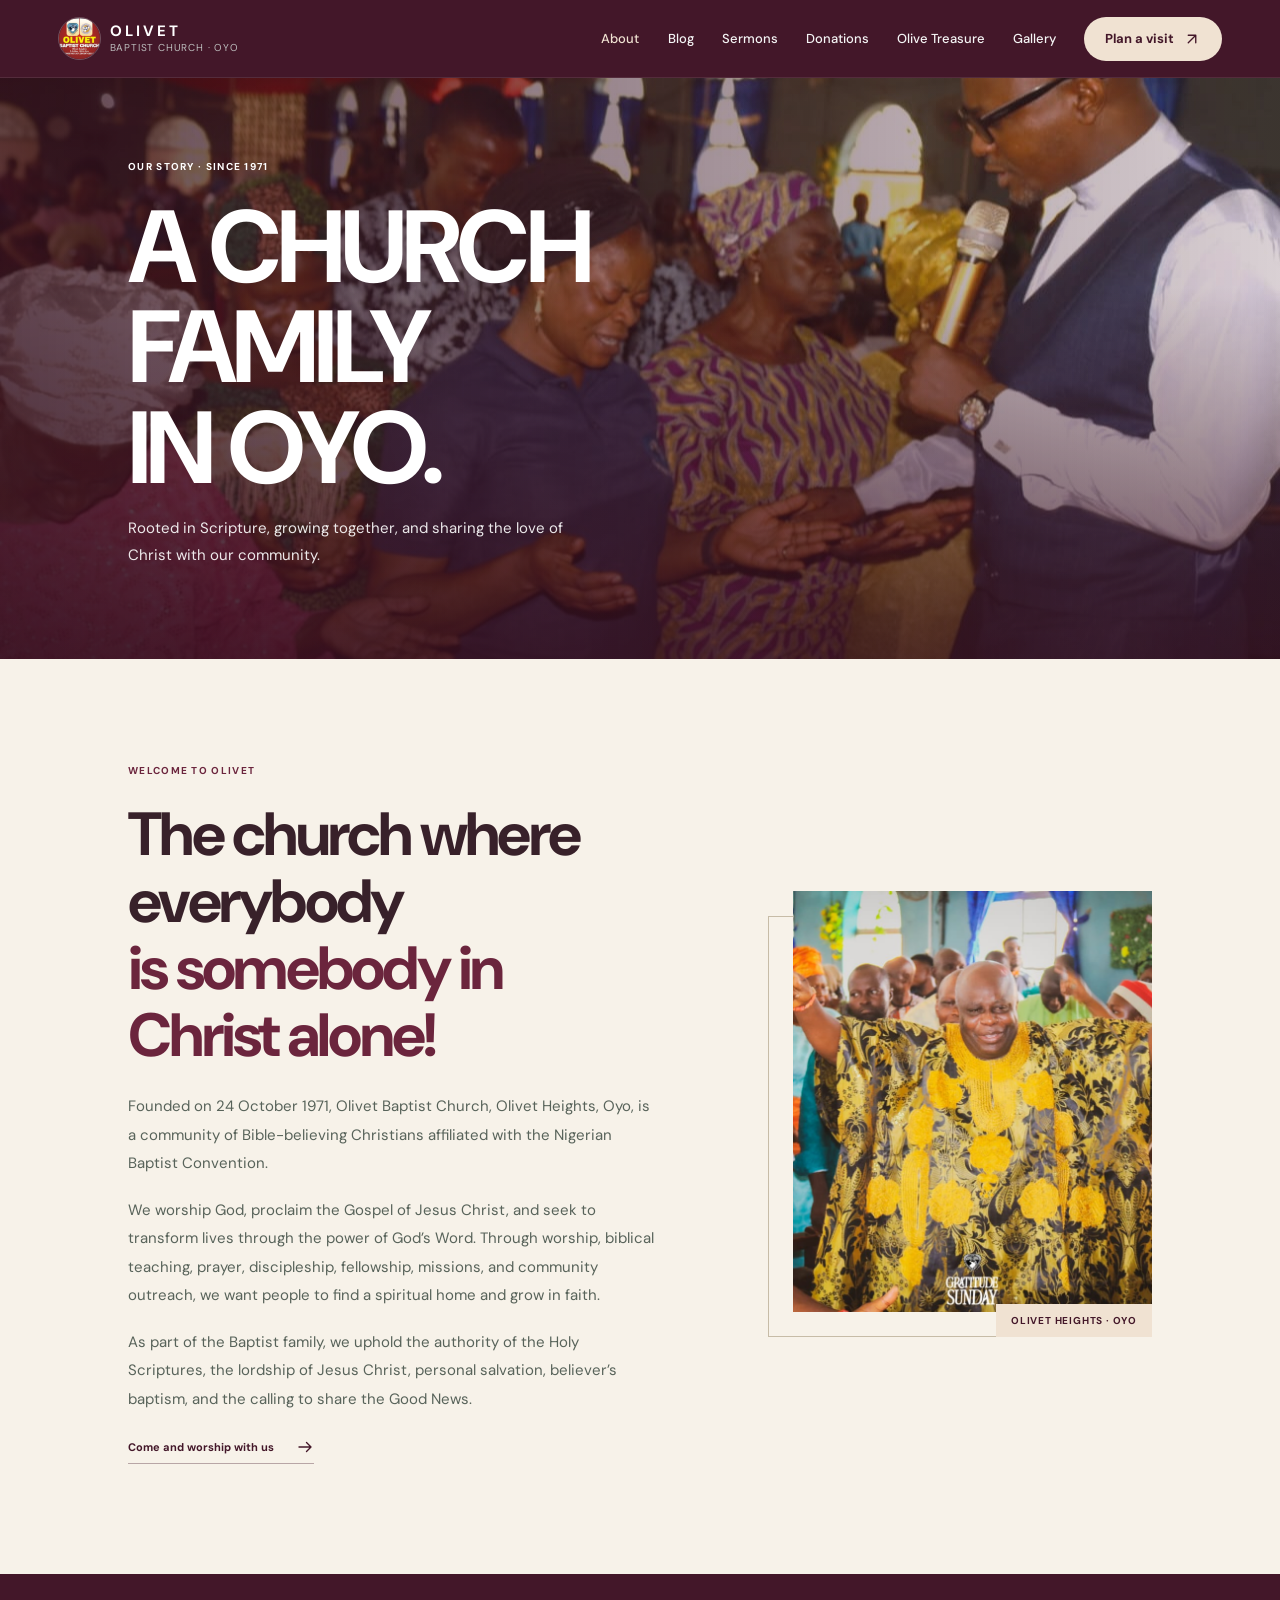
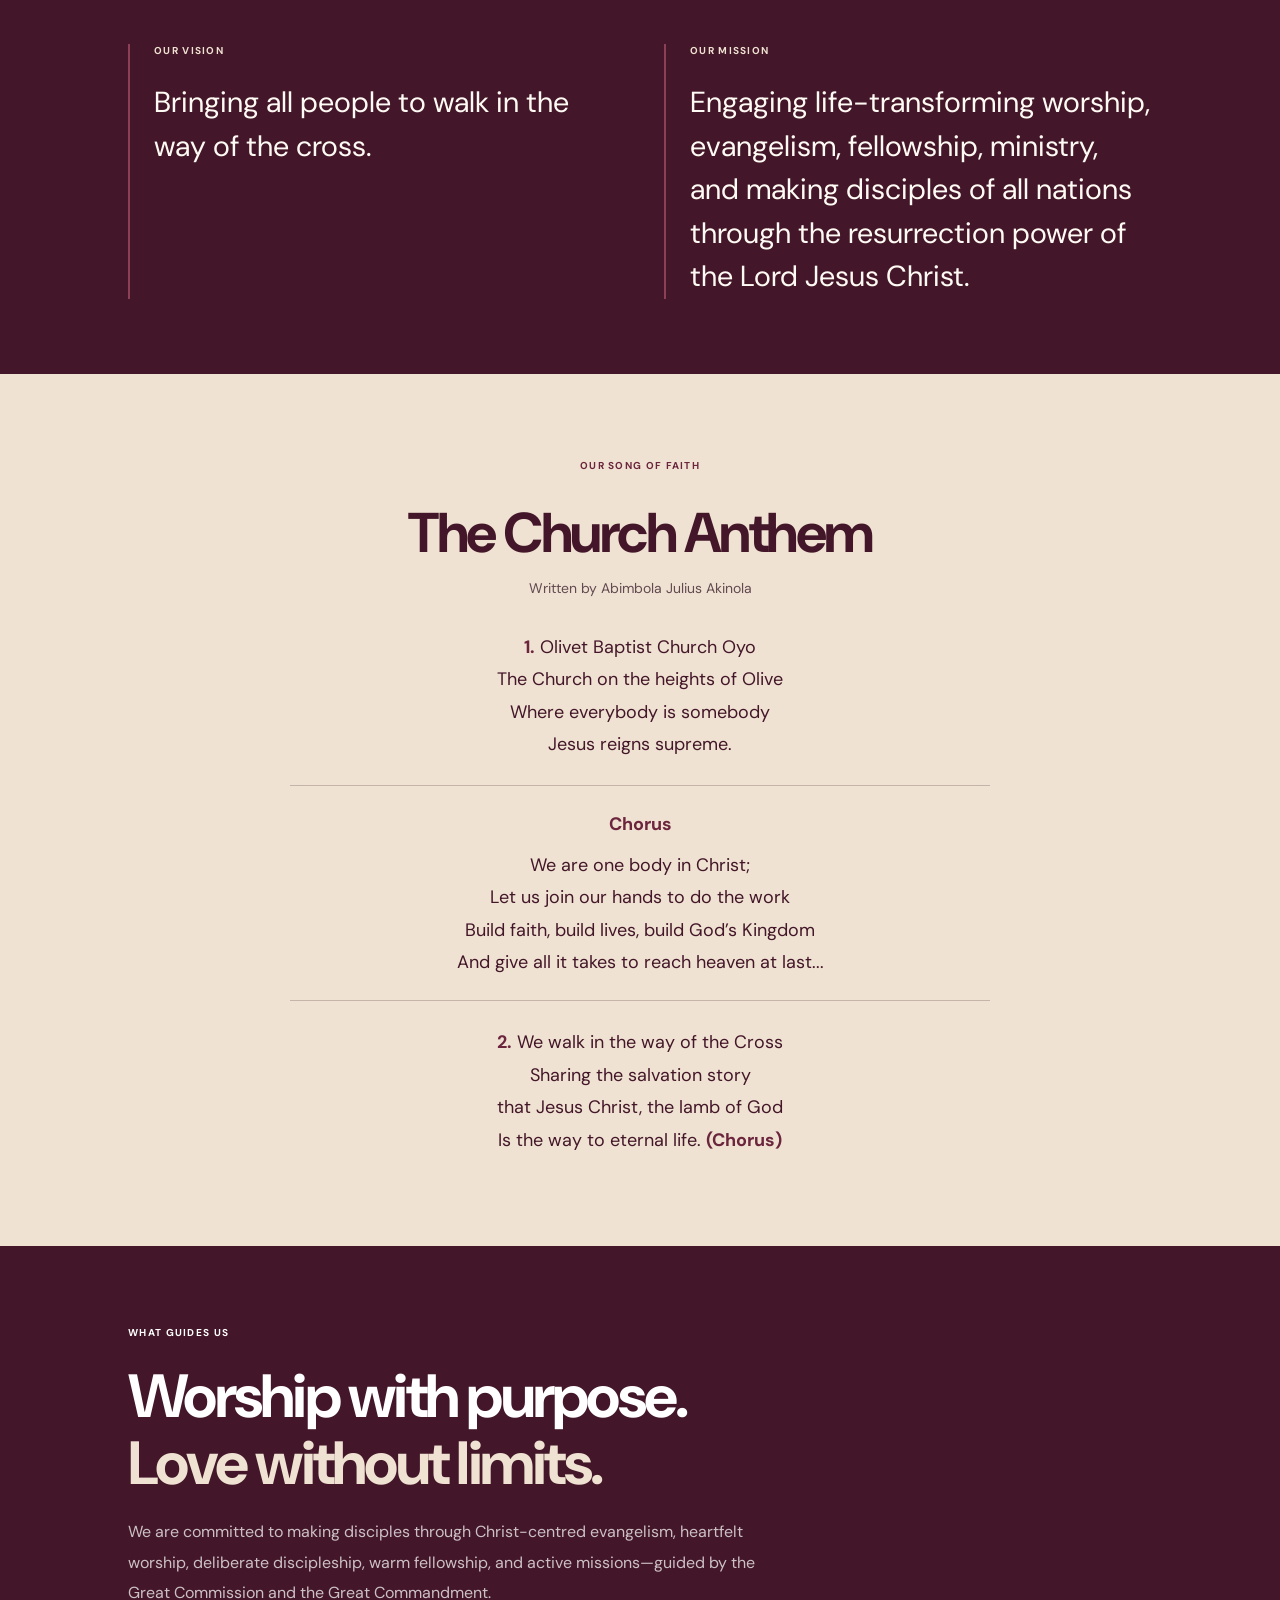
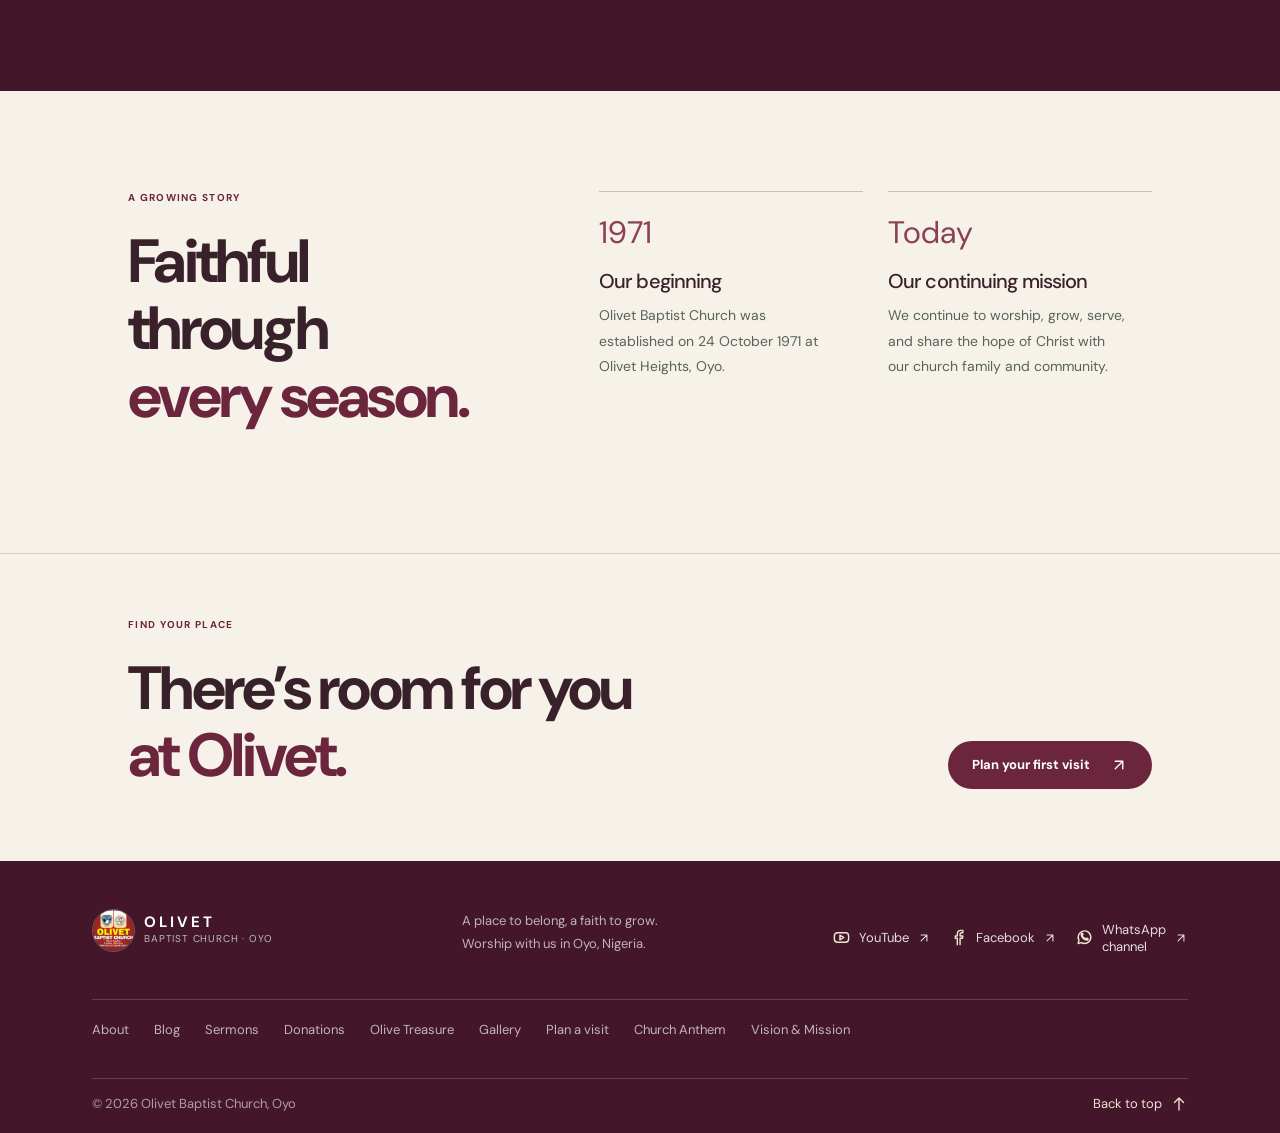
==== commit 96cf1853: "Use consistent sans font and remove eyebrow dashes Co-authored-by: Copilot <223556219+Copilot@users." ====
--- a/about.html
+++ b/about.html
@@ -8,7 +8,7 @@
     <title>About Olivet | Olivet Baptist Church</title>
     <link rel="preconnect" href="https://fonts.googleapis.com">
     <link rel="preconnect" href="https://fonts.gstatic.com" crossorigin>
-    <link href="https://fonts.googleapis.com/css2?family=DM+Sans:wght@400;500;600;700&family=Playfair+Display:wght@500;600;700&display=swap" rel="stylesheet">
+    <link href="https://fonts.googleapis.com/css2?family=DM+Sans:wght@400;500;600;700&display=swap" rel="stylesheet">
     <link rel="stylesheet" href="styles.css">
     <script src="script.js" defer></script>
   </head>
--- a/styles.css
+++ b/styles.css
@@ -9,7 +9,7 @@
   --lime: #f0e2d2;
   --clay: #8c4056;
   --white: #fffaf3;
-  --serif: "Playfair Display", Georgia, serif;
+  --serif: var(--sans);
   --sans: "DM Sans", Arial, sans-serif;
 }
 
@@ -210,6 +210,8 @@
 .schedule-highlight { color: white; font-weight: 700; }
 .button-outline { border: 1px solid rgba(255,255,255,.48); color: white; }
 .button-outline:hover { border-color: var(--lime); background: var(--lime); color: var(--ink); }
+.about .button-outline, .story-section .button-outline { border-color: var(--green); color: var(--green); }
+.about .button-outline:hover, .story-section .button-outline:hover { background: var(--green); color: white; }
 
 .about { display: grid; grid-template-columns: 1fr .85fr; gap: 11%; align-items: center; padding-top: 125px; padding-bottom: 125px; }
 .about-copy { max-width: 500px; }
@@ -227,7 +229,7 @@
 .ministries-heading { display: flex; align-items: end; justify-content: space-between; gap: 10%; margin-bottom: 45px; }
 .ministries-heading h2 { font-size: clamp(42px, 4.8vw, 62px); }
 .ministries-heading > p { max-width: 340px; margin-bottom: 5px; color: #58635a; font-size: 13px; line-height: 1.8; }
-.ministry-grid { display: grid; grid-template-columns: repeat(3, 1fr); border-top: 1px solid #c8c0b1; border-bottom: 1px solid #c8c0b1; }
+.ministry-grid { display: grid; grid-template-columns: repeat(4, 1fr); border-top: 1px solid #c8c0b1; border-bottom: 1px solid #c8c0b1; }
 .ministry-card { position: relative; min-height: 230px; padding: 26px 23px 24px 0; }
 .ministry-card + .ministry-card { padding-left: 23px; border-left: 1px solid #c8c0b1; }
 .card-number { color: #878875; font-size: 9px; letter-spacing: .1em; }
@@ -286,7 +288,7 @@
   color: white;
 }
 
-.page-hero::before { position: absolute; inset: 0; background: linear-gradient(90deg, rgba(17,40,29,.9), rgba(17,40,29,.38)), linear-gradient(0deg, rgba(17,40,29,.35), transparent 55%); content: ""; }
+.page-hero::before { position: absolute; inset: 0; background: linear-gradient(90deg, rgba(51,15,30,.9), rgba(67,23,41,.38)), linear-gradient(0deg, rgba(51,15,30,.35), transparent 55%); content: ""; }
 .page-hero-about { background-image: url("assets/IMG-20260530-WA0030.jpg"); }
 .page-hero-blog { background-image: url("assets/IMG-20260530-WA0041.jpg"); }
 .page-hero-sermons { background-image: url("assets/IMG-20260530-WA0029.jpg"); }
@@ -319,7 +321,7 @@
 .anthem-inner { max-width: 860px; margin: 0 auto; text-align: center; }
 .anthem-section .eyebrow { justify-content: center; color: var(--green); }
 .anthem-section h2 { margin-bottom: 10px; font-size: clamp(36px, 5vw, 56px); text-transform: capitalize; }
-.anthem-author { margin-bottom: 34px; color: #614a50; font-size: 14px; }
+.anthem-author { margin-bottom: 34px; color: var(--ink-soft); font-size: 14px; }
 .anthem-lyrics { display: grid; gap: 25px; justify-items: center; font-size: clamp(15px, 2vw, 18px); line-height: 1.8; }
 .anthem-verse, .anthem-chorus p { margin: 0; }
 .anthem-verse strong, .anthem-chorus > strong { color: var(--green); }
@@ -385,20 +387,18 @@
 
 .gallery-section { padding-bottom: 65px; }
 .gallery-controls { display: flex; align-items: center; gap: 16px; margin-bottom: 16px; }
-.gallery-scroll-toggle { border-color: rgba(255,255,255,.35); }
-.gallery-scroll-status { color: #bdbdbd; font-size: 12px; }
+.gallery-scroll-toggle { min-height: 40px; padding: 0 13px; border: 1px solid rgba(67,23,41,.35); border-radius: 999px; background: transparent; color: var(--green-deep); font: inherit; font-size: 12px; cursor: pointer; }
+.gallery-scroll-toggle:hover { background: var(--green); color: white; }
+.gallery-scroll-toggle:focus-visible { outline: 3px solid var(--clay); outline-offset: 3px; }
+.gallery-scroll-status { color: #667068; font-size: 12px; }
 .gallery-grid { display: flex; gap: 12px; overflow-x: auto; padding: 4px 2px 14px; scroll-snap-type: x mandatory; scrollbar-color: var(--clay) var(--paper-deep); }
 .gallery-grid a { display: block; flex: 0 0 calc((100% - 36px) / 4); overflow: hidden; background: var(--paper-deep); scroll-snap-align: start; }
 .gallery-grid img { width: 100%; height: 100%; min-height: 175px; aspect-ratio: 1.08 / 1; object-fit: cover; transition: transform .35s ease; }
 .gallery-grid a:hover img { transform: scale(1.05); }
-@media (max-width: 680px) {
-  .gallery-grid a { flex-basis: 78%; }
-  .gallery-controls { align-items: flex-start; flex-direction: column; gap: 8px; }
-}
 .video-section { padding-top: 50px; }
 .video-grid { display: grid; grid-template-columns: repeat(3, minmax(0, 1fr)); gap: 22px; }
 .video-grid figure { margin: 0; }
-.video-grid video { display: block; width: 100%; aspect-ratio: 16 / 10; background: #192f25; object-fit: cover; }
+.video-grid video { display: block; width: 100%; aspect-ratio: 16 / 10; background: var(--green-deep); object-fit: cover; }
 .video-grid figcaption { padding-top: 10px; color: #657067; font-size: 10px; }
 
 .visit-welcome { display: grid; grid-template-columns: 1fr 1fr; gap: 10%; align-items: start; padding-top: 94px; padding-bottom: 95px; }
@@ -447,7 +447,7 @@
   .menu-icon i { display: block; height: 1px; background: currentColor; transition: transform .2s ease; }
   .menu-toggle[aria-expanded="true"] .menu-icon i:first-child { transform: translateY(3px) rotate(45deg); }
   .menu-toggle[aria-expanded="true"] .menu-icon i:last-child { transform: translateY(-3px) rotate(-45deg); }
-  .navigation { position: absolute; top: 82px; right: 0; left: 0; display: none; height: auto; align-items: stretch; gap: 0; padding: 8px 5% 18px; border-top: 1px solid #e4dfd3; background: var(--paper); box-shadow: 0 12px 18px rgba(28,48,40,.08); }
+  .navigation { position: absolute; top: 82px; right: 0; left: 0; display: none; height: auto; align-items: stretch; gap: 0; padding: 8px 5% 18px; border-top: 1px solid #e4dfd3; background: var(--paper); box-shadow: 0 12px 18px rgba(67,23,41,.08); }
   .navigation.is-open { display: flex; flex-direction: column; }
   .navigation a { padding: 13px 0; border-bottom: 1px solid #e4dfd3; font-size: 13px; }
   .navigation .nav-visit { margin-top: 12px; padding: 13px; border: 1px solid #c9c8b9; text-align: center; }
@@ -456,7 +456,7 @@
   .gather-panel { padding-right: 9%; padding-left: 9%; }
   .visit-content { padding-right: 9%; padding-left: 15%; }
   .about { gap: 7%; }
-  .gallery-grid { grid-template-columns: repeat(3, minmax(0, 1fr)); }
+  .gallery-grid a { flex-basis: calc((100% - 24px) / 3); }
   .video-grid { grid-template-columns: repeat(2, minmax(0, 1fr)); }
   .footer-main { grid-template-columns: 1fr 1fr; }
   .footer-socials { grid-column: 1 / -1; justify-content: flex-start; padding-top: 0; }
@@ -474,14 +474,14 @@
   .menu-icon i { display: block; height: 1px; background: currentColor; transition: transform .2s ease; }
   .menu-toggle[aria-expanded="true"] .menu-icon i:first-child { transform: translateY(3px) rotate(45deg); }
   .menu-toggle[aria-expanded="true"] .menu-icon i:last-child { transform: translateY(-3px) rotate(-45deg); }
-  .navigation { position: absolute; top: 70px; right: 0; left: 0; display: none; height: auto; align-items: stretch; gap: 0; padding: 8px 5% 18px; border-top: 1px solid #e4dfd3; background: var(--paper); box-shadow: 0 12px 18px rgba(28,48,40,.08); }
+  .navigation { position: absolute; top: 70px; right: 0; left: 0; display: none; height: auto; align-items: stretch; gap: 0; padding: 8px 5% 18px; border-top: 1px solid #e4dfd3; background: var(--paper); box-shadow: 0 12px 18px rgba(67,23,41,.08); }
   .navigation.is-open { display: flex; flex-direction: column; }
   .navigation a { padding: 13px 0; border-bottom: 1px solid #e4dfd3; font-size: 13px; }
   .navigation .nav-visit { margin-top: 12px; padding: 13px; border: 1px solid #c9c8b9; text-align: center; }
   .brand-logo { width: 38px; height: 38px; }
   .hero { min-height: 670px; min-height: min(720px, calc(100svh - 102px)); align-items: end; }
   .hero-image { object-position: 58% center; }
-  .hero-shade { background: linear-gradient(0deg, rgba(17, 40, 29, .93) 0%, rgba(22, 43, 32, .76) 47%, rgba(17, 35, 27, .1) 100%); }
+  .hero-shade { background: linear-gradient(0deg, rgba(51, 15, 30, .93) 0%, rgba(67, 23, 41, .76) 47%, rgba(67, 23, 41, .1) 100%); }
   .hero-content { width: 100%; padding: 70px 7% 84px; }
   .eyebrow { margin-bottom: 18px; font-size: 9px; }
   .hero h1 { font-size: clamp(48px, 13vw, 72px); }
@@ -543,8 +543,9 @@
   .giving-grid { grid-template-columns: 1fr; gap: 16px; }
   .treasure-viewer { padding-bottom: 65px; }
   .treasure-viewer iframe { height: 70vh; min-height: 420px; }
-  .gallery-grid { grid-template-columns: repeat(2, minmax(0, 1fr)); gap: 8px; }
+  .gallery-grid a { flex-basis: 78%; }
   .gallery-grid img { min-height: 130px; }
+  .gallery-controls { align-items: flex-start; flex-direction: column; gap: 8px; }
   .video-section { padding-top: 30px; }
   .video-grid { grid-template-columns: 1fr; gap: 18px; }
   .visit-welcome, .other-gatherings { padding-top: 68px; padding-bottom: 70px; }
@@ -562,19 +563,19 @@
   *, *::before, *::after { scroll-behavior: auto !important; transition-duration: .01ms !important; }
 }
 
-/* A bold, cinematic visual direction inspired by the reference, using Olivet's own identity and media. */
+/* Keep the refreshed layout grounded in Olivet's maroon-and-milk identity. */
 :root {
-  color-scheme: dark;
-  --paper: #2b111b;
-  --paper-deep: #421b2a;
-  --ink: #f7f2e9;
-  --ink-soft: #e2d5ce;
+  color-scheme: light;
+  --paper: #f7f2e9;
+  --paper-deep: #eee4d8;
+  --ink: #38212a;
+  --ink-soft: #614a50;
   --green: #6b253d;
-  --green-deep: #2c101d;
+  --green-deep: #431729;
   --lime: #f0e2d2;
-  --clay: #b26680;
+  --clay: #8c4056;
   --white: #fffaf3;
-  --serif: "DM Sans", Arial, sans-serif;
+  --serif: var(--sans);
 }
 
 html { scroll-padding-top: 78px; }
@@ -589,20 +590,20 @@
 .navigation { gap: clamp(17px, 2.2vw, 34px); }
 .navigation a { color: #f5f5f5; font-size: 12px; font-weight: 500; }
 .navigation a:hover, .navigation a[aria-current="page"] { color: var(--lime); }
-.navigation .nav-visit { padding: 12px 21px; border: 0; border-radius: 999px; background: var(--lime); color: #111; font-weight: 700; }
-.navigation .nav-visit:hover { background: white; color: #111; }
+.navigation .nav-visit { padding: 12px 21px; border: 0; border-radius: 999px; background: var(--lime); color: var(--green-deep); font-weight: 700; }
+.navigation .nav-visit:hover { background: white; color: var(--green-deep); }
 .nav-visit span { color: inherit; }
 .menu-toggle { color: white; }
 
 h1, h2, h3 { font-family: var(--sans); letter-spacing: -.045em; font-weight: 700; }
 h1 em, h2 em { color: var(--lime); font-style: normal; font-weight: 700; }
-.eyebrow { color: var(--lime); letter-spacing: .13em; }
+.eyebrow { color: var(--green); letter-spacing: .13em; }
 .eyebrow-light { color: white; }
 
 .hero { min-height: min(690px, calc(100svh - 78px)); justify-content: center; text-align: center; }
 .hero-image { object-position: center 38%; opacity: 0; transition: opacity 1s ease; }
 .hero-image.is-active { opacity: 1; }
-.hero-shade { background: linear-gradient(180deg, rgba(0,0,0,.2) 0%, rgba(0,0,0,.18) 30%, rgba(0,0,0,.82) 100%), linear-gradient(90deg, rgba(0,0,0,.18), rgba(0,0,0,.08), rgba(0,0,0,.18)); }
+.hero-shade { background: linear-gradient(180deg, rgba(67,23,41,.12) 0%, rgba(67,23,41,.18) 30%, rgba(51,15,30,.82) 100%), linear-gradient(90deg, rgba(51,15,30,.18), rgba(51,15,30,.08), rgba(51,15,30,.18)); }
 .hero-content { width: min(1400px, 100%); padding: 90px 7% 140px; }
 .hero-content .eyebrow { justify-content: center; }
 .hero h1 { max-width: 1300px; margin: 0 auto 24px; font-size: clamp(58px, 6.4vw, 94px); line-height: .96; letter-spacing: -.065em; text-transform: uppercase; }
@@ -610,12 +611,11 @@
 .hero-copy { max-width: 560px; margin: 0 auto 28px; color: rgba(255,255,255,.9); font-size: clamp(14px, 1.4vw, 18px); line-height: 1.65; }
 .hero-carousel-controls { display: flex; align-items: center; justify-content: center; gap: 10px; }
 .hero-slide-button { width: 10px; height: 10px; padding: 0; border: 1px solid white; border-radius: 50%; background: transparent; cursor: pointer; }
-.hero-slide-button:focus-visible, .gallery-scroll-toggle:focus-visible { outline: 3px solid var(--lime); outline-offset: 3px; }
-.hero-slide-button[aria-pressed="true"] { background: var(--lime); border-color: var(--lime); }
-.gallery-scroll-toggle { min-height: 40px; padding: 0 13px; border: 1px solid rgba(255,255,255,.55); border-radius: 999px; background: transparent; color: white; font: inherit; font-size: 12px; cursor: pointer; }
+.hero-slide-button:focus-visible { outline: 3px solid var(--lime); outline-offset: 3px; }
+.hero-slide-button[aria-pressed="true"] { border-color: var(--lime); background: var(--lime); }
 .hero-actions { justify-content: center; gap: 12px; }
 .button { min-height: 51px; padding: 0 25px; border-radius: 999px; font-size: 12px; }
-.button-light { background: white; color: #111; }
+.button-light { background: white; color: var(--green-deep); }
 .button-light:hover { background: var(--lime); }
 .hero-caption { right: 50%; bottom: 24px; transform: translateX(50%); color: white; }
 .caption-rule { background: var(--lime); }
@@ -624,15 +624,15 @@
 .welcome { display: block; padding-top: 86px; padding-bottom: 90px; text-align: center; }
 .welcome-intro .eyebrow { justify-content: center; }
 .welcome h2 { font-size: clamp(38px, 5vw, 66px); }
-.welcome h2 em, .about h2 em, .ministries-heading h2 em, .contact-strip h2 em { color: var(--lime); }
+.welcome h2 em, .about h2 em, .ministries-heading h2 em, .contact-strip h2 em { color: var(--green); }
 .welcome-copy { max-width: 650px; margin: 19px auto 0; }
-.welcome-copy p, .about-copy > p:not(.eyebrow) { color: #c7c7c7; font-size: 14px; }
-.underlined-link { border-color: rgba(255,255,255,.45); color: white; }
-.underlined-link span { color: var(--lime); }
-
-.gather-section { min-height: 570px; grid-template-columns: 1.05fr .95fr; background: var(--green); }
+.welcome-copy p, .about-copy > p:not(.eyebrow) { color: #58635a; font-size: 14px; }
+.underlined-link { border-color: rgba(67,23,41,.35); color: var(--green-deep); }
+.underlined-link span { color: var(--clay); }
+
+.gather-section { min-height: 570px; grid-template-columns: 1.05fr .95fr; background: var(--green-deep); }
 .gather-photo { min-height: 570px; }
-.gather-photo::after { background: linear-gradient(0deg, rgba(0,0,0,.64), transparent 60%); }
+.gather-photo::after { background: linear-gradient(0deg, rgba(51,15,30,.64), transparent 60%); }
 .gather-panel { padding: 70px 10%; }
 .gather-panel h2 { font-size: clamp(40px, 5vw, 70px); }
 .gather-description, .visit-content > p:not(.eyebrow) { color: #c7c7c7; }
@@ -643,21 +643,21 @@
 .button-outline:hover { background: var(--lime); border-color: var(--lime); }
 
 .about { padding-top: 110px; padding-bottom: 110px; }
-.about-copy strong { color: white; }
+.about-copy strong { color: var(--green); }
 .about-image-wrap::before { border-color: rgba(255,255,255,.45); }
-.since-badge { background: var(--lime); color: #111; }
+.since-badge { background: var(--lime); color: var(--green-deep); }
 
 .ministries-section { background: var(--paper-deep); color: var(--ink); }
 .ministries-inner { padding-top: 95px; padding-bottom: 90px; }
-.ministries-heading > p { color: #555; }
-.ministries-heading h2 em { color: var(--clay); }
+.ministries-heading > p { color: #58635a; }
+.ministries-heading h2 em { color: var(--green); }
 .ministry-grid { grid-template-columns: repeat(4, minmax(0, 1fr)); gap: 14px; border: 0; }
 .ministry-card, .ministry-card + .ministry-card { min-height: 285px; padding: 22px; border: 0; background: var(--white); }
 .card-number { color: #777; }
 .card-symbol { color: var(--clay); }
 .ministry-card h3 { font-size: 23px; }
 .ministry-card p { color: #595959; font-size: 12px; }
-.ministry-footnote { color: #555; }
+.ministry-footnote { color: #58635a; }
 
 .visit-section { background: var(--green-deep); }
 .visit-content { padding-right: 10%; }
@@ -666,17 +666,18 @@
 .detail-label { color: var(--lime); }
 .map-label { border-radius: 999px; }
 .contact-strip { padding-top: 90px; padding-bottom: 95px; }
-.contact-options { border-color: rgba(255,255,255,.24); }
-.contact-options a { border-color: rgba(255,255,255,.24); }
-.contact-label { color: #b7b7b7; }
-.contact-arrow { color: var(--lime); }
+.contact-options { border-color: #d5cebf; }
+.contact-options a { border-color: #d5cebf; }
+.contact-label { color: #777a6e; }
+.contact-arrow { color: var(--clay); }
 .site-footer { background: var(--green-deep); }
 .brand-footer .brand-name small { color: #bcbcbc; }
 .footer-bottom, .footer-pages { border-color: rgba(255,255,255,.18); }
 .footer-pages a:hover, .footer-bottom a { color: var(--lime); }
+.next-steps .eyebrow { color: var(--lime); }
 
 .page-hero { min-height: 450px; }
-.page-hero::before { background: linear-gradient(90deg, rgba(0,0,0,.65), rgba(0,0,0,.16)), linear-gradient(0deg, rgba(0,0,0,.72), transparent 64%); }
+.page-hero::before { background: linear-gradient(90deg, rgba(51,15,30,.78), rgba(67,23,41,.2)), linear-gradient(0deg, rgba(51,15,30,.72), transparent 64%); }
 .page-hero-content { padding-left: 10%; }
 .page-hero h1 { max-width: 950px; font-size: clamp(58px, 8vw, 104px); line-height: .98; text-transform: uppercase; }
 .page-hero h1 em { color: white; }
@@ -691,42 +692,45 @@
 .story-copy > p:not(.eyebrow), .history-details p, .section-heading-row > p, .story-card-copy > p:not(.story-date),
 .media-page-intro > p:not(.eyebrow), .giving-intro > div:last-child > p, .treasure-intro > div:last-child > p,
 .visit-welcome > div:first-child > p:not(.eyebrow), .other-gatherings > div:first-child > p:not(.eyebrow) {
-  color: #c4c4c4;
+  color: #58635a;
 }
 .story-copy h2 em, .history-section h2 em, .ministry-cta h2 em, .section-heading-row h2 em,
-.media-page-intro h2 em, .giving-intro h2 em, .treasure-intro h2 em, .visit-welcome h2 em,
+.media-page-intro h2 em, .giving-intro h2 em, .treasure-intro h2 em, .visit-welcome h2 em { color: var(--green); }
 .other-gatherings h2 em { color: var(--lime); }
-.story-photo::before { border-color: rgba(255,255,255,.45); }
-.story-photo-caption { background: var(--lime); color: #111; font-weight: 700; }
+.story-photo::before { border-color: #c7bca7; }
+.story-photo-caption { background: var(--lime); color: var(--green-deep); font-weight: 700; }
 .belief-band, .visit-contact-band { background: var(--green-deep); }
 .belief-inner h2 em, .visit-contact-inner h2 em { color: var(--lime); }
-.history-details article { border-color: rgba(255,255,255,.25); }
-.history-details h3 { color: white; }
-.history-year { color: var(--lime); }
-.ministry-cta { border-color: rgba(255,255,255,.22); }
-.button-dark { background: var(--lime); color: #111; }
-.button-dark:hover { background: white; color: #111; }
-.story-card { overflow: hidden; border-radius: 14px; background: #4a1b2e; }
+.history-details article { border-color: #c8c0b1; }
+.history-details h3 { color: var(--ink); }
+.history-year { color: var(--clay); }
+.ministry-cta { border-color: #d5cebf; }
+.button-dark { background: var(--green); color: white; }
+.button-dark:hover { background: var(--green-deep); color: white; }
+.story-card { overflow: hidden; border-radius: 14px; background: var(--white); }
 .story-card-image img { aspect-ratio: 1.72 / 1; }
 .story-card-image > span { border-radius: 999px; background: var(--lime); }
-.story-card h3 a { color: white; }
-.story-date { color: #bdbdbd; }
-.giving-card { border-radius: 12px; background: #4a1b2e; }
-.giving-card figcaption { color: white; }
-.giving-note, .viewer-fallback { color: #c7c7c7; }
+.story-card h3 a { color: var(--ink); }
+.story-date { color: #777a6e; }
+.giving-card { border-radius: 12px; background: var(--white); }
+.giving-card figcaption { color: var(--ink); }
+.giving-note, .viewer-fallback { color: #58635a; }
 .treasure-viewer iframe { border: 0; border-radius: 10px; }
-.visit-schedule { border-radius: 14px; background: #4a1b2e; }
+.visit-schedule { border-radius: 14px; background: var(--green-deep); }
 .schedule-list-light .schedule-row { border-color: rgba(255,255,255,.2); }
-.other-gatherings { background: #4a1b2e; }
+.other-gatherings { background: var(--green-deep); color: white; }
+.other-gatherings .eyebrow { color: var(--lime); }
+.other-gatherings > div:first-child > p:not(.eyebrow) { color: rgba(255,255,255,.76); }
 .meeting-list, .meeting-list > div { border-color: rgba(255,255,255,.22); }
+.meeting-list > div { color: rgba(255,255,255,.84); }
 .meeting-list time { color: var(--lime); }
-.visit-contact-inner > div:first-child > p:not(.eyebrow) { color: #c7c7c7; }
+.visit-contact-inner > div:first-child > p:not(.eyebrow) { color: rgba(255,255,255,.76); }
 .visit-contact-details, .visit-contact-details a { border-color: rgba(255,255,255,.22); }
 .visit-contact-details a span { color: var(--lime); }
-.article-heading h1 em { color: var(--lime); }
-.article-deck, .article-body p { color: #c7c7c7; }
-.article-body h2 { color: white; }
-.back-link { color: var(--lime); }
+.article-heading h1 em { color: var(--green); }
+.article-deck, .article-body p { color: #58635a; }
+.article-body h2 { color: var(--ink); }
+.back-link { color: var(--green); }
 
 @media (max-width: 900px) {
   .site-header { height: 72px; }
@@ -768,7 +772,7 @@
 }
 
 /* Refined homepage and shared interaction styling */
-.skip-link { position: fixed; color: #111; }
+.skip-link { position: fixed; color: var(--green-deep); }
 .site-header { border-bottom: 1px solid rgba(255,255,255,.09); }
 .navigation a { font-size: 13px; }
 .navigation .nav-visit { min-height: 44px; display: inline-flex; align-items: center; justify-content: center; }
@@ -782,9 +786,9 @@
 }
 .button:hover { transform: translateY(-2px); }
 .button-glass { background: rgba(255,255,255,.18); color: white; }
-.button-glass:hover { background: white; color: #111; }
+.button-glass:hover { background: white; color: var(--green-deep); }
 .button:focus-visible, .step-card:focus-visible, .navigation a:focus-visible, .menu-toggle:focus-visible {
-  outline: 3px solid var(--lime);
+  outline: 3px solid var(--clay);
   outline-offset: 4px;
 }
 
@@ -793,7 +797,9 @@
   align-items: center;
 }
 .hero-image { object-position: center 46%; }
-.hero-shade { background: linear-gradient(180deg, rgba(44,16,29,.08) 0%, rgba(44,16,29,.14) 25%, rgba(44,16,29,.55) 60%, rgba(20,7,13,.9) 100%); }
+.hero-shade {
+  background: linear-gradient(180deg, rgba(67,23,41,.16) 0%, rgba(67,23,41,.24) 38%, rgba(51,15,30,.76) 78%, #33101e 100%);
+}
 .hero-content { width: 100%; padding: 60px 7% 150px; }
 .hero-kicker {
   margin: 0 0 24px;
@@ -811,9 +817,8 @@
   letter-spacing: -.055em;
   text-transform: none;
   text-wrap: balance;
-  text-shadow: 0 2px 24px rgba(20,7,13,.65);
-}
-.hero-copy { max-width: 520px; margin-bottom: 0; font-size: 17px; text-shadow: 0 1px 12px rgba(20,7,13,.8); }
+}
+.hero-copy { max-width: 520px; margin-bottom: 0; font-size: 17px; }
 .hero-bottom {
   position: absolute;
   z-index: 1;
@@ -832,7 +837,7 @@
 .hero-actions { flex-wrap: wrap; }
 .hero-actions .button { min-width: 165px; }
 
-.next-steps { padding-top: 85px; padding-bottom: 100px; background: var(--green-deep); }
+.next-steps { padding-top: 85px; padding-bottom: 100px; background: var(--green-deep); color: white; }
 .next-steps-heading, .discover-heading { margin: 0 auto 38px; text-align: center; }
 .next-steps-heading .eyebrow, .discover-heading .eyebrow { justify-content: center; }
 .next-steps-heading h2, .discover-heading h2 {
@@ -843,7 +848,7 @@
 }
 .next-steps-heading > p:not(.eyebrow), .discover-heading > p:not(.eyebrow) {
   margin: 0 auto;
-  color: #bdbdbd;
+  color: rgba(255,255,255,.74);
   font-size: 15px;
   line-height: 1.7;
 }
@@ -855,34 +860,35 @@
   align-items: flex-start;
   gap: 20px;
   padding: 24px;
-  border: 1px solid rgba(255,255,255,.18);
+  border: 1px solid rgba(255,255,255,.16);
   border-radius: 16px;
-  background: #421b2a;
+  background: rgba(255,250,243,.08);
   transition: border-color .2s ease, background-color .2s ease, transform .2s ease;
 }
-.step-card:hover { transform: translateY(-4px); border-color: var(--lime); background: #542337; }
+.step-card:hover { transform: translateY(-4px); border-color: var(--lime); background: rgba(255,250,243,.13); }
 .step-icon {
   display: grid;
   width: 42px;
   height: 42px;
   place-items: center;
   border-radius: 50%;
-  background: #653047;
+  background: rgba(240,226,210,.14);
   color: var(--lime);
   font-size: 18px;
 }
 .step-card strong, .step-card small { display: block; }
 .step-card strong { margin-bottom: 6px; font-size: 16px; }
-.step-card small { color: #bcbcbc; font-size: 13px; line-height: 1.45; }
+.step-card small { color: rgba(255,255,255,.74); font-size: 13px; line-height: 1.45; }
 .step-arrow { margin-top: auto; color: var(--lime); font-size: 20px; line-height: 1; }
 
-.welcome { padding-top: 100px; padding-bottom: 105px; background: var(--paper); }
+.welcome { padding-top: 100px; padding-bottom: 105px; background: var(--paper); color: var(--ink); }
 .welcome h2 { font-size: clamp(42px, 5vw, 62px); }
 .welcome-copy { max-width: 640px; }
 .welcome-copy p, .about-copy > p:not(.eyebrow), .gather-description {
   font-size: 16px;
   line-height: 1.75;
 }
+.welcome-copy p { color: #58635a; }
 .welcome-copy .button { margin-top: 4px; }
 .gather-section { min-height: 600px; }
 .gather-photo { min-height: 600px; }
@@ -899,7 +905,7 @@
 .since-badge span { font-size: 10px; }
 .about-copy .button { margin-top: 5px; }
 
-.discover { padding-top: 96px; padding-bottom: 105px; background: var(--green-deep); }
+.discover { padding-top: 96px; padding-bottom: 105px; background: var(--green-deep); color: white; }
 .discover-grid { display: grid; grid-template-columns: repeat(3, minmax(0, 1fr)); gap: 18px; }
 .discover-card {
   position: relative;
@@ -908,7 +914,7 @@
   align-items: end;
   overflow: hidden;
   border-radius: 16px;
-  background: #4a1b2e;
+  background: var(--green);
 }
 .discover-card::after {
   position: absolute;
@@ -923,23 +929,17 @@
 .discover-card h3 { margin: 10px 0 20px; font-size: clamp(22px, 2.2vw, 29px); line-height: 1.15; }
 .discover-card .button { min-height: 44px; font-size: 12px; }
 
-.ministries-section { background: var(--lime); color: #38212a; }
-.ministries-section .eyebrow { color: var(--green); }
-.ministries-section .ministries-heading h2 em { color: var(--green); }
-.ministry-grid { gap: 16px; }
+.ministries-section { background: var(--paper-deep); }
+.ministry-grid { gap: 16px; grid-auto-rows: 1fr; }
+.ministry-card, .ministry-card + .ministry-card { min-height: 285px; border-radius: 14px; }
+.ministry-card p { font-size: 13px; line-height: 1.6; }
 .ministry-card h3 { font-size: 20px; }
-.ministry-card, .ministry-card + .ministry-card { min-height: 235px; border-radius: 14px; }
-.ministry-card p { font-size: 13px; line-height: 1.6; }
 .contact-options strong, .visit-details > div { font-size: 13px; }
 .footer-pages a, .footer-socials a, .footer-main > p { font-size: 12px; }
 .footer-bottom { font-size: 11px; }
 .story-card-copy > p:not(.story-date), .history-details p, .article-body p { font-size: 14px; }
 .section-heading-row > p, .story-copy > p:not(.eyebrow), .page-hero-content > p:not(.eyebrow) { font-size: 15px; }
 
-@media (max-width: 1100px) {
-  .ministry-grid { grid-template-columns: repeat(2, minmax(0, 1fr)); }
-}
-
 @media (max-width: 900px) {
   .navigation { max-height: calc(100svh - 72px); overflow-y: auto; }
   .next-steps-grid { grid-template-columns: repeat(2, minmax(0, 1fr)); }
@@ -951,6 +951,7 @@
   .navigation { max-height: calc(100svh - 66px); }
   .hero { min-height: max(660px, calc(100svh - 66px)); align-items: center; }
   .hero-image { object-position: 55% center; }
+  .hero-shade { background: linear-gradient(180deg, rgba(67,23,41,.2), rgba(67,23,41,.28) 40%, rgba(51,15,30,.92) 100%); }
   .hero-content { padding: 30px 6% 220px; }
   .hero-kicker { margin-bottom: 18px; font-size: 10px; }
   .hero h1 { font-size: clamp(48px, 12vw, 68px); }
@@ -977,11 +978,15 @@
   .discover-grid { grid-template-columns: 1fr; gap: 14px; }
   .discover-card, .discover-card:last-child { grid-column: auto; min-height: 355px; }
   .discover-card-content { padding: 24px; }
-  .ministry-card, .ministry-card + .ministry-card { min-height: 220px; }
+  .ministry-card, .ministry-card + .ministry-card { min-height: 285px; padding: 14px; }
+  .card-symbol { margin: 13px 0 9px; }
+  .ministry-card h3 { font-size: 18px; line-height: 1.15; }
+  .ministry-card:nth-child(4) h3 { font-size: 16px; }
+  .ministry-card p { font-size: 12px; line-height: 1.45; }
 }
 
 @media (prefers-reduced-motion: reduce) {
-  .button, .step-card, .discover-card > img, .hero-image { transition: none; }
+  .button, .step-card, .discover-card > img { transition: none; }
   .button:hover, .step-card:hover, .discover-card:hover > img { transform: none; }
 }
 
@@ -998,7 +1003,7 @@
 .community-feature::after {
   position: absolute;
   inset: 0;
-  background: linear-gradient(90deg, rgba(0,0,0,.78) 0%, rgba(0,0,0,.34) 65%, rgba(0,0,0,.14) 100%), linear-gradient(0deg, rgba(0,0,0,.75), transparent 70%);
+  background: linear-gradient(90deg, rgba(51,15,30,.82) 0%, rgba(51,15,30,.38) 65%, rgba(51,15,30,.14) 100%), linear-gradient(0deg, rgba(51,15,30,.8), transparent 70%);
   content: "";
 }
 .community-feature-content { position: relative; z-index: 1; width: min(820px, 100%); padding: 100px 10%; }
@@ -1009,16 +1014,18 @@
 
 .visit-faq { display: grid; grid-template-columns: .8fr 1.2fr; gap: 10%; padding-top: 110px; padding-bottom: 110px; }
 .visit-faq h2 { margin-bottom: 20px; font-size: clamp(40px, 4.5vw, 60px); line-height: 1.1; }
-.visit-faq h2 em { color: var(--lime); }
-.visit-faq-intro > p:not(.eyebrow) { max-width: 400px; margin-bottom: 25px; color: #c4c4c4; font-size: 15px; line-height: 1.75; }
-.faq-list { border-top: 1px solid #444; }
-.faq-list details { border-bottom: 1px solid #444; }
+.visit-faq h2 em { color: var(--green); }
+.visit-faq-intro > p:not(.eyebrow) { max-width: 400px; margin-bottom: 25px; color: var(--ink-soft); font-size: 15px; line-height: 1.75; }
+.visit-faq .button-outline { border-color: var(--green); color: var(--green); }
+.visit-faq .button-outline:hover { background: var(--green); color: white; }
+.faq-list { border-top: 1px solid #c8c0b1; }
+.faq-list details { border-bottom: 1px solid #c8c0b1; }
 .faq-list summary { display: flex; min-height: 72px; align-items: center; justify-content: space-between; gap: 20px; cursor: pointer; list-style: none; font-size: 16px; font-weight: 700; }
 .faq-list summary::-webkit-details-marker { display: none; }
-.faq-list summary span { color: var(--lime); font-size: 24px; font-weight: 400; transition: transform .2s ease; }
+.faq-list summary span { color: var(--green); font-size: 24px; font-weight: 400; transition: transform .2s ease; }
 .faq-list details[open] summary span { transform: rotate(45deg); }
-.faq-list details p { max-width: 600px; margin: 0; padding: 0 42px 24px 0; color: #c4c4c4; font-size: 14px; line-height: 1.75; }
-.faq-list details p a { color: var(--lime); text-decoration: underline; text-underline-offset: 3px; }
+.faq-list details p { max-width: 600px; margin: 0; padding: 0 42px 24px 0; color: var(--ink-soft); font-size: 14px; line-height: 1.75; }
+.faq-list details p a { color: var(--green); text-decoration: underline; text-underline-offset: 3px; }
 
 @media (prefers-reduced-motion: no-preference) {
   .hero-content, .page-hero-content { animation: hero-enter .8s cubic-bezier(.2,.7,.2,1) both; }
@@ -1040,7 +1047,7 @@
 @media (max-width: 680px) {
   .community-feature { min-height: 580px; }
   .community-feature-image img { object-position: 45% center; }
-  .community-feature::after { background: linear-gradient(0deg, rgba(0,0,0,.9), rgba(0,0,0,.12) 85%); }
+  .community-feature::after { background: linear-gradient(0deg, rgba(51,15,30,.9), rgba(51,15,30,.12) 85%); }
   .community-feature-content { padding: 65px 7%; }
   .community-feature-content h2 { font-size: 45px; }
   .community-feature-content > p:not(.eyebrow) { font-size: 14px; }
@@ -1049,6 +1056,11 @@
   .faq-list summary { min-height: 68px; font-size: 14px; }
 }
 
+@media (max-width: 360px) {
+  .meeting-list > div { align-items: flex-start; flex-direction: column; gap: 6px; }
+  .meeting-list time { white-space: normal; }
+}
+
 @media (prefers-reduced-motion: reduce) {
   .faq-list summary span { transition: none; }
 }
@@ -1056,18 +1068,17 @@
 /* Practical pathways and readable supporting text */
 .brand-name small { font-size: 10px; letter-spacing: .08em; }
 .menu-toggle { min-height: 44px; }
-.ministry-inquiry { position: relative; z-index: 1; display: flex; flex-wrap: wrap; align-items: center; gap: 18px; margin-top: 24px; padding-top: 18px; border-top: 1px solid rgba(56,33,42,.2); }
+.ministry-inquiry { display: flex; flex-wrap: wrap; align-items: center; gap: 18px; margin-top: 24px; }
 .ministry-inquiry .ministry-footnote { margin: 0; color: #444; font-size: 15px; }
-.ministry-inquiry .button { min-height: 52px; margin-left: auto; background: var(--green); color: var(--white); }
-.ministry-inquiry .button:hover { background: var(--green-deep); }
+.ministry-inquiry .button { margin-left: auto; }
 .visit-hero-actions, .publication-actions { display: flex; flex-wrap: wrap; align-items: center; gap: 14px; margin-top: 22px; }
 .page-hero-content .visit-hero-actions .button, .publication-actions .button { margin-top: 0; }
 .page-hero-visit { min-height: 370px; }
 .giving-options { display: grid; grid-template-columns: repeat(3, minmax(0, 1fr)); gap: 16px; }
-.giving-options article { display: flex; flex-direction: column; align-items: flex-start; padding: 28px; border: 1px solid rgba(255,255,255,.2); border-radius: 16px; background: #4a1b2e; }
-.giving-options article > span { color: var(--lime); font-size: 13px; font-weight: 700; }
+.giving-options article { display: flex; flex-direction: column; align-items: flex-start; padding: 28px; border: 1px solid #d5cebf; border-radius: 16px; background: var(--white); }
+.giving-options article > span { color: var(--clay); font-size: 13px; font-weight: 700; }
 .giving-options h3 { margin: 24px 0 12px; font-size: 23px; }
-.giving-options p { flex: 1; margin-bottom: 24px; color: #d3d3d3; font-size: 15px; line-height: 1.7; }
+.giving-options p { flex: 1; margin-bottom: 24px; color: #58635a; font-size: 15px; line-height: 1.7; }
 .giving-options .underlined-link { font-size: 14px; }
 .schedule-list-light .schedule-row, .meeting-list > div, .visit-contact-details a { font-size: 14px; }
 .giving-intro > div:last-child > p, .treasure-intro > div:last-child > p,
@@ -1077,14 +1088,14 @@
 .footer-pages a, .footer-socials a, .footer-main > p, .footer-bottom,
 .contact-label, .story-date, .video-grid figcaption, .viewer-fallback { font-size: 13px; }
 .faq-list summary:focus-visible, .gallery-grid a:focus-visible, .underlined-link:focus-visible {
-  outline: 3px solid var(--lime);
+  outline: 3px solid var(--clay);
   outline-offset: 4px;
 }
-.gallery-viewer { width: min(94vw, 1100px); max-width: none; max-height: 94vh; padding: 18px; border: 1px solid #555; border-radius: 16px; background: #141414; color: white; }
+.gallery-viewer { width: min(94vw, 1100px); max-width: none; max-height: 94vh; padding: 18px; border: 1px solid rgba(255,255,255,.24); border-radius: 16px; background: var(--green-deep); color: white; }
 .gallery-viewer::backdrop { background: rgba(0,0,0,.88); }
 .gallery-viewer-bar, .gallery-viewer-actions { display: flex; align-items: center; justify-content: space-between; gap: 12px; }
-.gallery-viewer button { min-height: 44px; padding: 8px 14px; border: 1px solid #666; border-radius: 999px; background: #242424; color: white; font: inherit; font-size: 14px; cursor: pointer; }
-.gallery-viewer button:hover { background: #424242; }
+.gallery-viewer button { min-height: 44px; padding: 8px 14px; border: 1px solid rgba(255,255,255,.28); border-radius: 999px; background: var(--green); color: white; font: inherit; font-size: 14px; cursor: pointer; }
+.gallery-viewer button:hover { background: var(--clay); }
 .gallery-viewer button:focus-visible { outline: 3px solid var(--lime); outline-offset: 3px; }
 .gallery-viewer-count, .gallery-viewer figcaption { color: #ddd; font-size: 14px; }
 .gallery-viewer figure { margin: 14px 0; }
@@ -1116,8 +1127,7 @@
   .welcome-copy p, .about-copy > p:not(.eyebrow), .gather-description,
   .community-feature-content > p:not(.eyebrow) { font-size: 15px; }
   .hero-actions .button { font-size: 13px; }
-  .ministry-inquiry { align-items: stretch; flex-direction: column; }
-  .ministry-inquiry .button { width: 100%; margin-left: 0; }
+  .ministry-inquiry .button { margin-left: 0; }
   .giving-options { grid-template-columns: 1fr; }
   .giving-options article { padding: 24px; }
   .visit-hero-actions { gap: 10px; }
@@ -1143,7 +1153,7 @@
 .visit-contact-details strong .icon { width: 16px; height: 16px; }
 .gallery-viewer button { display: inline-flex; align-items: center; justify-content: center; gap: 7px; }
 .gallery-viewer button .icon { width: 17px; height: 17px; }
-.faq-list summary .icon { width: 22px; height: 22px; color: var(--lime); transition: transform .2s ease; }
+.faq-list summary .icon { width: 22px; height: 22px; color: var(--green); transition: transform .2s ease; }
 .faq-list details[open] summary .icon { transform: rotate(45deg); }
 .menu-icon { position: relative; display: inline-flex; width: 24px; height: 24px; align-items: center; justify-content: center; }
 .menu-icon .icon { width: 24px; height: 24px; }
